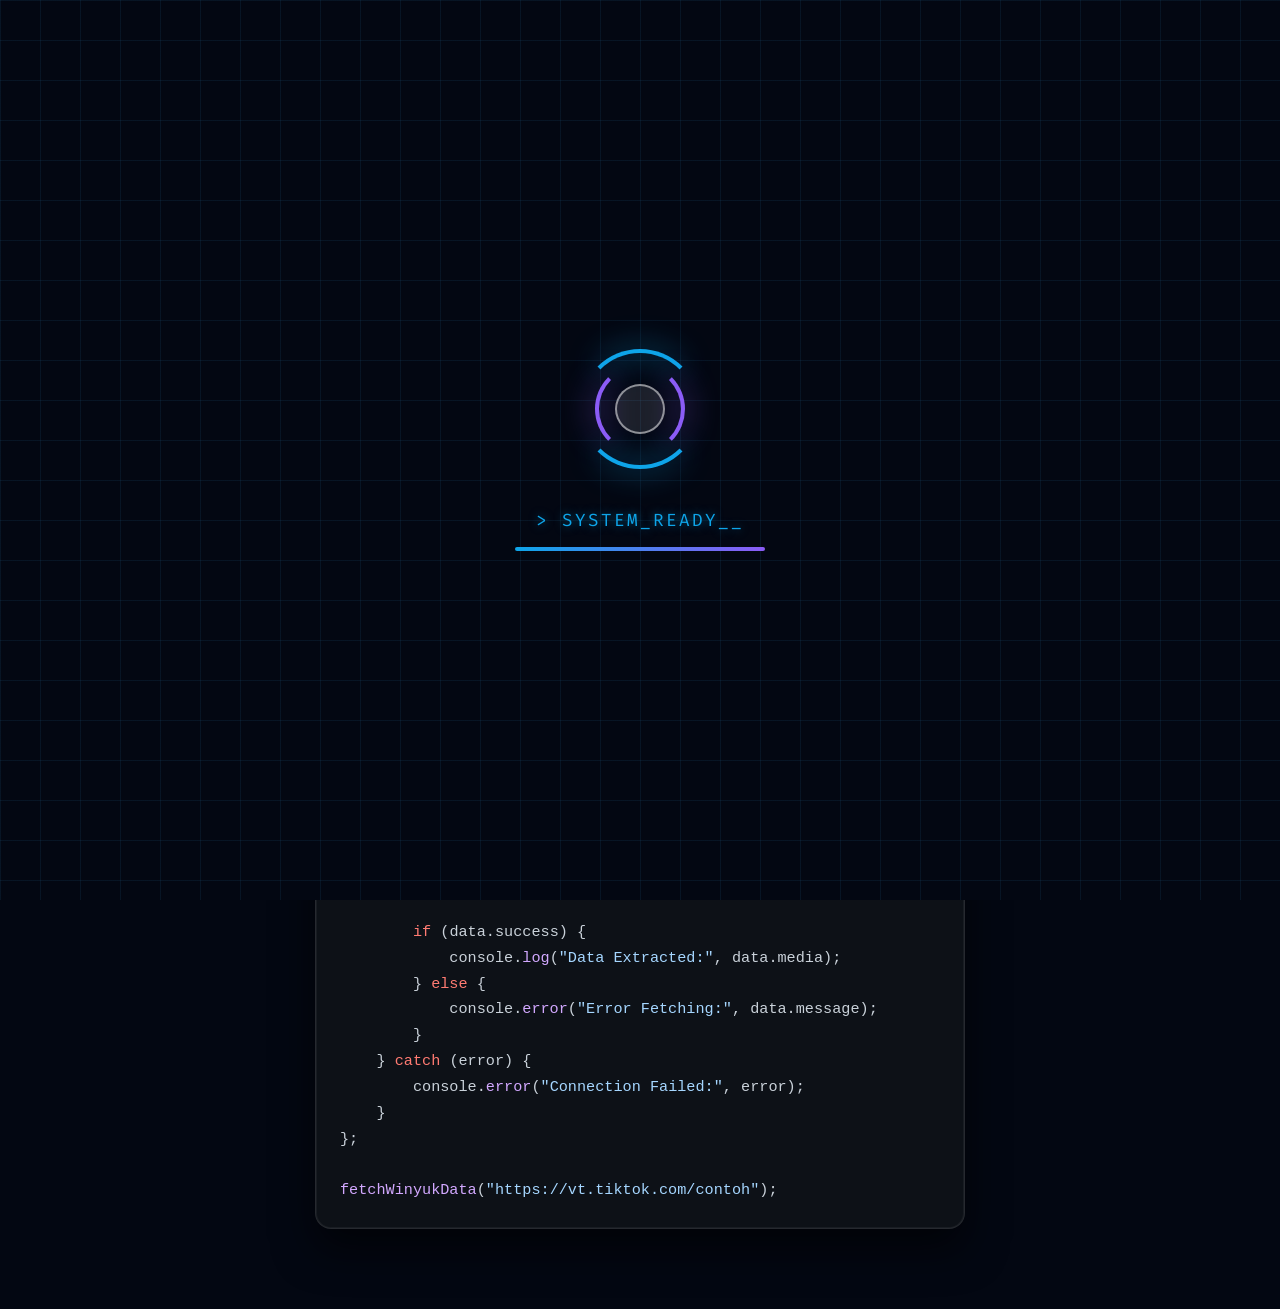
==== index.html @ 42b08f0a "Update index.html" ====
<!DOCTYPE html>
<html lang="id">
<head>
    <meta charset="UTF-8">
    <meta name="viewport" content="width=device-width, initial-scale=1.0">
    <title>WINYUK | Ultimate API Explorer</title>
    <link href="https://fonts.googleapis.com/css2?family=Fira+Code:wght@400;600&family=Plus+Jakarta+Sans:wght@300;400;600;800&display=swap" rel="stylesheet">
    <style>
        :root {
            --bg-base: #030712;
            --grid-color: rgba(56, 189, 248, 0.08);
            --card-bg: rgba(17, 24, 39, 0.7);
            --card-border: rgba(255, 255, 255, 0.1);
            --primary: #0ea5e9;
            --secondary: #8b5cf6;
            --tiktok: #ff0050;
            --discord: #5865F2;
            --text-main: #f8fafc;
            --text-muted: #94a3b8;
        }

        * { 
            margin: 0; 
            padding: 0; 
            box-sizing: border-box; 
        }

        body {
            background-color: var(--bg-base);
            color: var(--text-main);
            font-family: 'Plus Jakarta Sans', sans-serif;
            min-height: 100vh;
            display: flex;
            flex-direction: column;
            align-items: center;
            overflow-x: hidden;
            position: relative;
        }

        /* --- PRELOADER ANIMATION --- */
        #preloader {
            position: fixed;
            top: 0; left: 0; width: 100vw; height: 100vh;
            background-color: var(--bg-base);
            background-image: 
                linear-gradient(var(--grid-color) 1px, transparent 1px),
                linear-gradient(90deg, var(--grid-color) 1px, transparent 1px);
            background-size: 40px 40px;
            z-index: 9999;
            display: flex;
            flex-direction: column;
            justify-content: center;
            align-items: center;
            transition: opacity 0.6s cubic-bezier(0.16, 1, 0.3, 1), visibility 0.6s;
        }

        #preloader.fade-out { opacity: 0; visibility: hidden; }

        .loader-rings { position: relative; width: 120px; height: 120px; margin-bottom: 40px; }
        .loader-ring { position: absolute; border-radius: 50%; border: 4px solid transparent; }
        
        .loader-ring:nth-child(1) {
            inset: 0; border-top-color: var(--primary); border-bottom-color: var(--primary);
            animation: spinCore 2s linear infinite; filter: drop-shadow(0 0 15px var(--primary));
        }
        .loader-ring:nth-child(2) {
            inset: 15px; border-left-color: var(--secondary); border-right-color: var(--secondary);
            animation: spinCore 1.5s linear infinite reverse; filter: drop-shadow(0 0 15px var(--secondary));
        }
        .loader-ring:nth-child(3) {
            inset: 35px; background: rgba(255, 255, 255, 0.1); border: 2px solid rgba(255, 255, 255, 0.5);
            animation: pulseGlow 2s ease-in-out infinite alternate;
        }

        .loader-text-container { display: flex; flex-direction: column; align-items: center; gap: 15px; }
        .loader-text {
            font-family: 'Fira Code', monospace; color: var(--primary); font-size: 1.1rem;
            letter-spacing: 2px; text-transform: uppercase; text-shadow: 0 0 10px rgba(14, 165, 233, 0.6);
        }
        .loader-text::after { content: '_'; animation: blinkCursor 0.8s infinite; }

        .loading-bar-container {
            width: 250px; height: 4px; background: rgba(255,255,255,0.05); border-radius: 2px;
            overflow: hidden; position: relative;
        }
        .loading-bar {
            height: 100%; width: 0%; background: linear-gradient(90deg, var(--primary), var(--secondary));
            box-shadow: 0 0 15px var(--primary); animation: loadProgress 2.5s cubic-bezier(0.4, 0, 0.2, 1) forwards;
        }

        @keyframes spinCore { 100% { transform: rotate(360deg); } }
        @keyframes blinkCursor { 0%, 100% { opacity: 1; } 50% { opacity: 0; } }
        @keyframes loadProgress { 0% { width: 0%; } 30% { width: 40%; } 60% { width: 70%; } 100% { width: 100%; } }

        /* --- BACKGROUND & HEADER --- */
        body::before {
            content: ''; position: fixed; top: 0; left: 0; width: 100vw; height: 100vh;
            background-image: linear-gradient(var(--grid-color) 1px, transparent 1px), linear-gradient(90deg, var(--grid-color) 1px, transparent 1px);
            background-size: 40px 40px; animation: gridMove 20s linear infinite; z-index: -2;
        }
        body::after {
            content: ''; position: fixed; top: 50%; left: 50%; width: 80vw; height: 80vh;
            transform: translate(-50%, -50%); background: radial-gradient(circle, rgba(14,165,233,0.15) 0%, rgba(139,92,246,0.05) 40%, transparent 70%);
            z-index: -1; pointer-events: none; animation: pulseGlow 8s ease-in-out infinite alternate;
        }

        header { 
            text-align: center; padding: 4rem 2rem 2rem; 
            animation: slideDownFade 1s cubic-bezier(0.16, 1, 0.3, 1) forwards; 
            animation-delay: 2.5s; opacity: 0; transform: translateY(-40px);
        }
        
        h1 {
            font-size: 3.5rem; font-weight: 800; text-transform: uppercase; letter-spacing: 2px;
            background: linear-gradient(45deg, #38bdf8, #818cf8, #c084fc); background-size: 200% auto;
            -webkit-background-clip: text; -webkit-text-fill-color: transparent; margin-bottom: 0.5rem;
            animation: shineText 5s linear infinite;
        }

        .subtitle { font-family: 'Fira Code', monospace; color: var(--primary); font-size: 0.9rem; letter-spacing: 1px; opacity: 0.8; }

        /* --- MAIN FORM CONTAINER --- */
        .wrapper {
            position: relative; width: 100%; max-width: 650px; margin-bottom: 4rem; opacity: 0;
            animation: revealElement 1s cubic-bezier(0.16, 1, 0.3, 1) forwards 2.7s, floatContainer 6s ease-in-out infinite 3.7s;
        }
        .wrapper::before {
            content: ''; position: absolute; inset: -2px;
            background: linear-gradient(45deg, var(--primary), var(--secondary), transparent, var(--primary));
            border-radius: 26px; z-index: -1; filter: blur(12px); opacity: 0.4; animation: borderSpin 6s linear infinite;
        }
        .container {
            background: var(--card-bg); border: 1px solid var(--card-border); border-radius: 24px; padding: 2.5rem;
            backdrop-filter: blur(20px); -webkit-backdrop-filter: blur(20px); box-shadow: inset 0 0 20px rgba(255,255,255,0.02);
        }

        /* --- TABS & INPUTS --- */
        .tabs { display: flex; gap: 1rem; margin-bottom: 2rem; background: rgba(0,0,0,0.4); padding: 0.5rem; border-radius: 16px; border: 1px solid rgba(255,255,255,0.05); }
        .tab-btn {
            flex: 1; padding: 0.8rem; border: none; background: transparent; color: var(--text-muted); font-weight: 600;
            border-radius: 12px; cursor: pointer; transition: all 0.4s cubic-bezier(0.16, 1, 0.3, 1); position: relative; overflow: hidden;
        }
        .tab-btn::before { content: ''; position: absolute; top: 0; left: 0; width: 100%; height: 100%; background: rgba(255,255,255,0.1); transform: translateY(100%); transition: transform 0.3s ease; z-index: 0; }
        .tab-btn:hover::before { transform: translateY(0); }
        .tab-btn span { position: relative; z-index: 1; }
        .tab-btn.active[data-target="tiktok"] { background: var(--tiktok); color: white; box-shadow: 0 0 20px rgba(255, 0, 80, 0.4); transform: scale(1.02); }
        .tab-btn.active[data-target="discord"] { background: var(--discord); color: white; box-shadow: 0 0 20px rgba(88, 101, 242, 0.4); transform: scale(1.02); }

        .input-group { position: relative; margin-bottom: 1.5rem; }
        input {
            width: 100%; padding: 1.2rem 1.5rem; background: rgba(0,0,0,0.5); border: 2px solid rgba(255,255,255,0.08);
            border-radius: 16px; color: white; font-size: 1rem; font-family: 'Fira Code', monospace; outline: none;
            transition: all 0.3s ease; box-shadow: inset 0 2px 5px rgba(0,0,0,0.5);
        }
        input:focus { border-color: var(--primary); background: rgba(0,0,0,0.7); box-shadow: 0 0 25px rgba(14, 165, 233, 0.2), inset 0 2px 5px rgba(0,0,0,0.5); }

        .btn-process {
            width: 100%; padding: 1.2rem; background: linear-gradient(135deg, var(--primary), var(--secondary)); color: white;
            border: none; border-radius: 16px; font-size: 1.1rem; font-weight: 800; text-transform: uppercase; letter-spacing: 1px;
            cursor: pointer; transition: all 0.4s ease; position: relative; overflow: hidden;
        }
        .btn-process::after {
            content: ''; position: absolute; top: -50%; left: -50%; width: 200%; height: 200%;
            background: linear-gradient(transparent, rgba(255,255,255,0.3), transparent); transform: rotate(45deg) translateY(-100%); transition: all 0.6s ease;
        }
        .btn-process:hover { transform: translateY(-3px); box-shadow: 0 15px 30px rgba(139, 92, 246, 0.4); }
        .btn-process:hover::after { transform: rotate(45deg) translateY(100%); }

        /* --- RESULTS --- */
        .result-box { margin-top: 2rem; padding: 1.5rem; border-radius: 16px; background: rgba(0,0,0,0.6); border: 1px solid var(--card-border); display: none; word-break: break-word; animation: scaleIn 0.5s cubic-bezier(0.16, 1, 0.3, 1); }
        .loader { display: none; width: 24px; height: 24px; border: 3px solid rgba(255,255,255,0.1); border-bottom-color: white; border-radius: 50%; margin: 0 auto; animation: rotation 0.8s linear infinite; }
        .media-grid { display: grid; grid-template-columns: repeat(auto-fit, minmax(130px, 1fr)); gap: 1rem; margin-top: 1.5rem; }
        .media-item { background: rgba(255,255,255,0.03); padding: 0.8rem; border-radius: 16px; text-align: center; border: 1px solid rgba(255,255,255,0.05); transition: transform 0.3s ease; animation: popIn 0.5s cubic-bezier(0.16, 1, 0.3, 1) backwards; }
        .media-item:hover { transform: scale(1.05); border-color: var(--primary); background: rgba(14, 165, 233, 0.05); }
        .media-item img, .media-item video { width: 100%; border-radius: 10px; margin-bottom: 1rem; aspect-ratio: 9/16; object-fit: cover; background: #000; box-shadow: 0 5px 15px rgba(0,0,0,0.5); }
        .btn-download { display: inline-block; width: 100%; padding: 0.7rem; background: rgba(255,255,255,0.1); color: var(--text-main); text-decoration: none; font-weight: 600; border-radius: 10px; font-size: 0.85rem; transition: all 0.3s; border: 1px solid transparent; }
        .btn-download:hover { background: var(--primary); color: #fff; box-shadow: 0 0 20px rgba(14, 165, 233, 0.4); border-color: var(--primary); }

        /* --- API INTEGRATION SHOWCASE SECTION --- */
        .integration-section {
            width: 100%; max-width: 650px; margin: 0 auto 5rem; opacity: 0; transform: translateY(40px);
            animation: slideUpFade 1s cubic-bezier(0.16, 1, 0.3, 1) forwards 3.2s; /* Muncul setelah form utama */
        }
        .integration-title {
            text-align: center; font-family: 'Fira Code', monospace; color: var(--text-muted); margin-bottom: 1.5rem;
            font-size: 1.1rem; text-transform: uppercase; letter-spacing: 2px;
        }
        .code-window {
            background: #0d1117; border: 1px solid var(--card-border); border-radius: 16px; overflow: hidden;
            box-shadow: 0 20px 40px rgba(0,0,0,0.6), inset 0 0 0 1px rgba(255,255,255,0.05); position: relative;
            transition: transform 0.4s, box-shadow 0.4s;
        }
        .code-window:hover {
            transform: translateY(-8px); box-shadow: 0 30px 60px rgba(14, 165, 233, 0.2), inset 0 0 0 1px var(--primary);
        }
        .code-header {
            background: #161b22; padding: 1rem 1.2rem; display: flex; align-items: center; justify-content: space-between; border-bottom: 1px solid var(--card-border);
        }
        .mac-dots { display: flex; gap: 8px; }
        .mac-dot { width: 12px; height: 12px; border-radius: 50%; }
        .dot-red { background: #ff5f56; box-shadow: 0 0 10px rgba(255, 95, 86, 0.5); }
        .dot-yellow { background: #ffbd2e; box-shadow: 0 0 10px rgba(255, 189, 46, 0.5); }
        .dot-green { background: #27c93f; box-shadow: 0 0 10px rgba(39, 201, 63, 0.5); }
        .code-title { font-family: 'Fira Code', monospace; color: var(--text-muted); font-size: 0.9rem; }
        
        .btn-copy {
            background: rgba(255,255,255,0.05); border: 1px solid rgba(255,255,255,0.1); color: var(--text-main);
            padding: 0.4rem 1rem; border-radius: 8px; cursor: pointer; font-family: 'Fira Code', monospace; font-size: 0.8rem;
            transition: all 0.3s;
        }
        .btn-copy:hover { background: var(--primary); border-color: var(--primary); box-shadow: 0 0 15px var(--primary); color: white; }
        
        .code-content {
            padding: 1.5rem; overflow-x: auto; font-family: 'Fira Code', monospace; font-size: 0.95rem; line-height: 1.7; color: #c9d1d9;
        }
        
        /* Custom Syntax Highlighting */
        .sy-kw { color: #ff7b72; } /* Keyword: const, await, try, catch */
        .sy-fn { color: #d2a8ff; } /* Function: fetch, json, log */
        .sy-st { color: #a5d6ff; } /* String */
        .sy-cm { color: #8b949e; font-style: italic; } /* Comment */

        /* Animations */
        @keyframes gridMove { 0% { transform: translateY(0); } 100% { transform: translateY(40px); } }
        @keyframes pulseGlow { 0% { opacity: 0.6; transform: translate(-50%, -50%) scale(1); } 100% { opacity: 1; transform: translate(-50%, -50%) scale(1.1); } }
        @keyframes slideDownFade { to { opacity: 1; transform: translateY(0); } }
        @keyframes revealElement { to { opacity: 1; transform: translateY(0); } }
        @keyframes slideUpFade { to { opacity: 1; transform: translateY(0); } }
        @keyframes shineText { to { background-position: 200% center; } }
        @keyframes floatContainer { 0%, 100% { transform: translateY(0); } 50% { transform: translateY(-10px); } }
        @keyframes borderSpin { 100% { filter: hue-rotate(360deg) blur(12px); } }
        @keyframes scaleIn { from { opacity: 0; transform: scale(0.95) translateY(10px); } to { opacity: 1; transform: scale(1) translateY(0); } }
        @keyframes popIn { from { opacity: 0; transform: scale(0.8); } to { opacity: 1; transform: scale(1); } }
        @keyframes rotation { 0% { transform: rotate(0deg); } 100% { transform: rotate(360deg); } }

    </style>
</head>
<body>

    <div id="preloader">
        <div class="loader-rings">
            <div class="loader-ring"></div>
            <div class="loader-ring"></div>
            <div class="loader-ring"></div>
        </div>
        <div class="loader-text-container">
            <div class="loader-text" id="loader-text-val">> INITIALIZING_SYSTEM</div>
            <div class="loading-bar-container">
                <div class="loading-bar"></div>
            </div>
        </div>
    </div>

    <header>
        <h1>WINYUK API</h1>
        <p class="subtitle">&lt; SYSTEM_ONLINE / PREMIUM_EXTRACTOR &gt;</p>
    </header>

    <div class="wrapper">
        <div class="container">
            <div class="tabs">
                <button class="tab-btn active" data-target="tiktok" onclick="switchTab('tiktok')"><span>TikTok</span></button>
                <button class="tab-btn" data-target="discord" onclick="switchTab('discord')"><span>Discord</span></button>
            </div>

            <div class="input-group">
                <input type="text" id="urlInput" placeholder="> Input TikTok URL here_" autocomplete="off">
            </div>

            <button class="btn-process" id="processBtn" onclick="processDownload()">
                <span id="btnText">Execute Payload</span>
                <div class="loader" id="loader"></div>
            </button>

            <div class="result-box" id="resultBox"></div>
        </div>
    </div>

    <div class="integration-section">
        <h2 class="integration-title">&gt; API_INTEGRATION_DOCS</h2>
        <div class="code-window">
            <div class="code-header">
                <div class="mac-dots">
                    <div class="mac-dot dot-red"></div>
                    <div class="mac-dot dot-yellow"></div>
                    <div class="mac-dot dot-green"></div>
                </div>
                <div class="code-title">integrate.js</div>
                <button class="btn-copy" onclick="copyCode(this)">COPY_CODE</button>
            </div>
            <div class="code-content">
<pre><code id="apiCode"><span class="sy-cm">// Menghubungkan WINYUK API dengan Fetch</span>
<span class="sy-kw">const</span> <span class="sy-fn">fetchWinyukData</span> = <span class="sy-kw">async</span> (targetUrl) => {
    <span class="sy-kw">try</span> {
        <span class="sy-kw">const</span> apiUrl = <span class="sy-st">`https://winapi-red.vercel.app/api/tiktok?url=${encodeURIComponent(targetUrl)}`</span>;
        
        <span class="sy-kw">const</span> response = <span class="sy-kw">await</span> <span class="sy-fn">fetch</span>(apiUrl);
        <span class="sy-kw">const</span> data = <span class="sy-kw">await</span> response.<span class="sy-fn">json</span>();

        <span class="sy-kw">if</span> (data.success) {
            console.<span class="sy-fn">log</span>(<span class="sy-st">"Data Extracted:"</span>, data.media);
        } <span class="sy-kw">else</span> {
            console.<span class="sy-fn">error</span>(<span class="sy-st">"Error Fetching:"</span>, data.message);
        }
    } <span class="sy-kw">catch</span> (error) {
        console.<span class="sy-fn">error</span>(<span class="sy-st">"Connection Failed:"</span>, error);
    }
};

<span class="sy-fn">fetchWinyukData</span>(<span class="sy-st">"https://vt.tiktok.com/contoh"</span>);</code></pre>
            </div>
        </div>
    </div>

    <script>
        // Logika Preloader Coder
        window.addEventListener('DOMContentLoaded', () => {
            const preloader = document.getElementById('preloader');
            const loaderText = document.getElementById('loader-text-val');
            
            const messages = [
                "> INITIALIZING_SYSTEM...",
                "> BYPASSING_SECURITY...",
                "> ESTABLISHING_CONNECTION...",
                "> API_ENDPOINT_REACHED...",
                "> SYSTEM_READY_"
            ];

            let msgIndex = 0;
            const msgInterval = setInterval(() => {
                msgIndex++;
                if(msgIndex < messages.length) {
                    loaderText.innerText = messages[msgIndex];
                }
            }, 500);

            setTimeout(() => {
                clearInterval(msgInterval);
                preloader.classList.add('fade-out');
                setTimeout(() => { preloader.style.display = 'none'; }, 600);
            }, 2800); 
        });

        // Logika Copy Code
        function copyCode(btn) {
            const rawCode = `// Menghubungkan WINYUK API dengan Fetch
const fetchWinyukData = async (targetUrl) => {
    try {
        // Ganti dengan domain Vercel Anda
        const apiUrl = \`/api/tiktok?url=\${encodeURIComponent(targetUrl)}\`;
        
        const response = await fetch(apiUrl);
        const data = await response.json();

        if (data.success) {
            console.log("Data Extracted:", data.media);
        } else {
            console.error("Error Fetching:", data.message);
        }
    } catch (error) {
        console.error("Connection Failed:", error);
    }
};

fetchWinyukData("https://vt.tiktok.com/contoh");`;
            
            navigator.clipboard.writeText(rawCode).then(() => {
                const originalText = btn.innerText;
                btn.innerText = "COPIED!";
                btn.style.background = "#27c93f";
                btn.style.color = "#000";
                btn.style.borderColor = "#27c93f";
                btn.style.boxShadow = "0 0 15px rgba(39, 201, 63, 0.6)";
                
                setTimeout(() => {
                    btn.innerText = originalText;
                    btn.style.background = "rgba(255,255,255,0.05)";
                    btn.style.color = "var(--text-main)";
                    btn.style.borderColor = "rgba(255,255,255,0.1)";
                    btn.style.boxShadow = "none";
                }, 2000);
            });
        }

        // Logika Tab dan Fetch Data
        let currentMode = 'tiktok';

        function switchTab(mode) {
            currentMode = mode;
            document.querySelectorAll('.tab-btn').forEach(btn => btn.classList.remove('active'));
            document.querySelector(`.tab-btn[data-target="${mode}"]`).classList.add('active');
            
            const input = document.getElementById('urlInput');
            input.placeholder = mode === 'tiktok' ? '> Input TikTok URL here_' : '> Input Discord Attachment URL_';
            input.value = '';
            
            document.getElementById('resultBox').style.display = 'none';
            document.getElementById('resultBox').innerHTML = '';
        }

        async function processDownload() {
            const urlInput = document.getElementById('urlInput').value;
            const btnText = document.getElementById('btnText');
            const loader = document.getElementById('loader');
            const resultBox = document.getElementById('resultBox');

            if (!urlInput) {
                alert('Tautan tidak boleh kosong. Harap masukkan URL yang valid.');
                return;
            }

            btnText.style.display = 'none';
            loader.style.display = 'block';
            resultBox.style.display = 'none';

            try {
                const response = await fetch(`/api/${currentMode}?url=${encodeURIComponent(urlInput)}`);
                const data = await response.json();

                resultBox.style.display = 'block';
                
                if (data.success) {
                    let mediaHTML = '';
                    
                    if (data.type === 'image' || data.type === 'video') {
                        mediaHTML = `<div class="media-grid">`;
                        data.media.forEach((link, index) => {
                            const animDelay = index * 0.1; 
                            mediaHTML += `
                                <div class="media-item" style="animation-delay: ${animDelay}s">
                                    ${data.type === 'image' 
                                        ? `<img src="${link}" alt="Extracted Media">` 
                                        : `<video src="${link}" controls></video>`}
                                    <a href="${link}" target="_blank" class="btn-download">Download</a>
                                </div>
                            `;
                        });
                        mediaHTML += `</div>`;
                    } 
                    else if (data.type === 'file') {
                        mediaHTML = `
                            <div class="media-item" style="margin-top: 1rem; padding: 2rem;">
                                <a href="${data.media[0]}" target="_blank" class="btn-download" style="padding: 1rem; font-size: 1.1rem;">[ ACCES FILE ]</a>
                            </div>
                        `;
                    }

                    resultBox.innerHTML = `
                        <div style="border-bottom: 1px solid var(--card-border); padding-bottom: 1rem; margin-bottom: 1rem;">
                            <h3 style="color: #38bdf8; font-family: 'Fira Code', monospace; margin-bottom: 8px;">STATUS: 200 OK</h3>
                            ${data.author ? `<p style="color: var(--text-muted); font-size: 0.95rem;"><strong>User:</strong> @${data.author}</p>` : ''}
                            ${data.title ? `<p style="color: var(--text-muted); font-size: 0.85rem; margin-top: 5px; line-height: 1.5;">${data.title}</p>` : ''}
                        </div>
                        ${mediaHTML}
                    `;
                } else {
                    resultBox.innerHTML = `
                        <p style="color: #ff0050; font-family: 'Fira Code', monospace; font-weight: 600;">
                            > ERROR: ${data.message}
                        </p>`;
                }
            } catch (error) {
                resultBox.style.display = 'block';
                resultBox.innerHTML = `
                    <p style="color: #ff0050; font-family: 'Fira Code', monospace; font-weight: 600;">
                        > SYSTEM_FAILURE: Tidak dapat terhubung ke Vercel API.
                    </p>`;
            } finally {
                btnText.style.display = 'block';
                loader.style.display = 'none';
            }
        }
    </script>
</body>
</html>
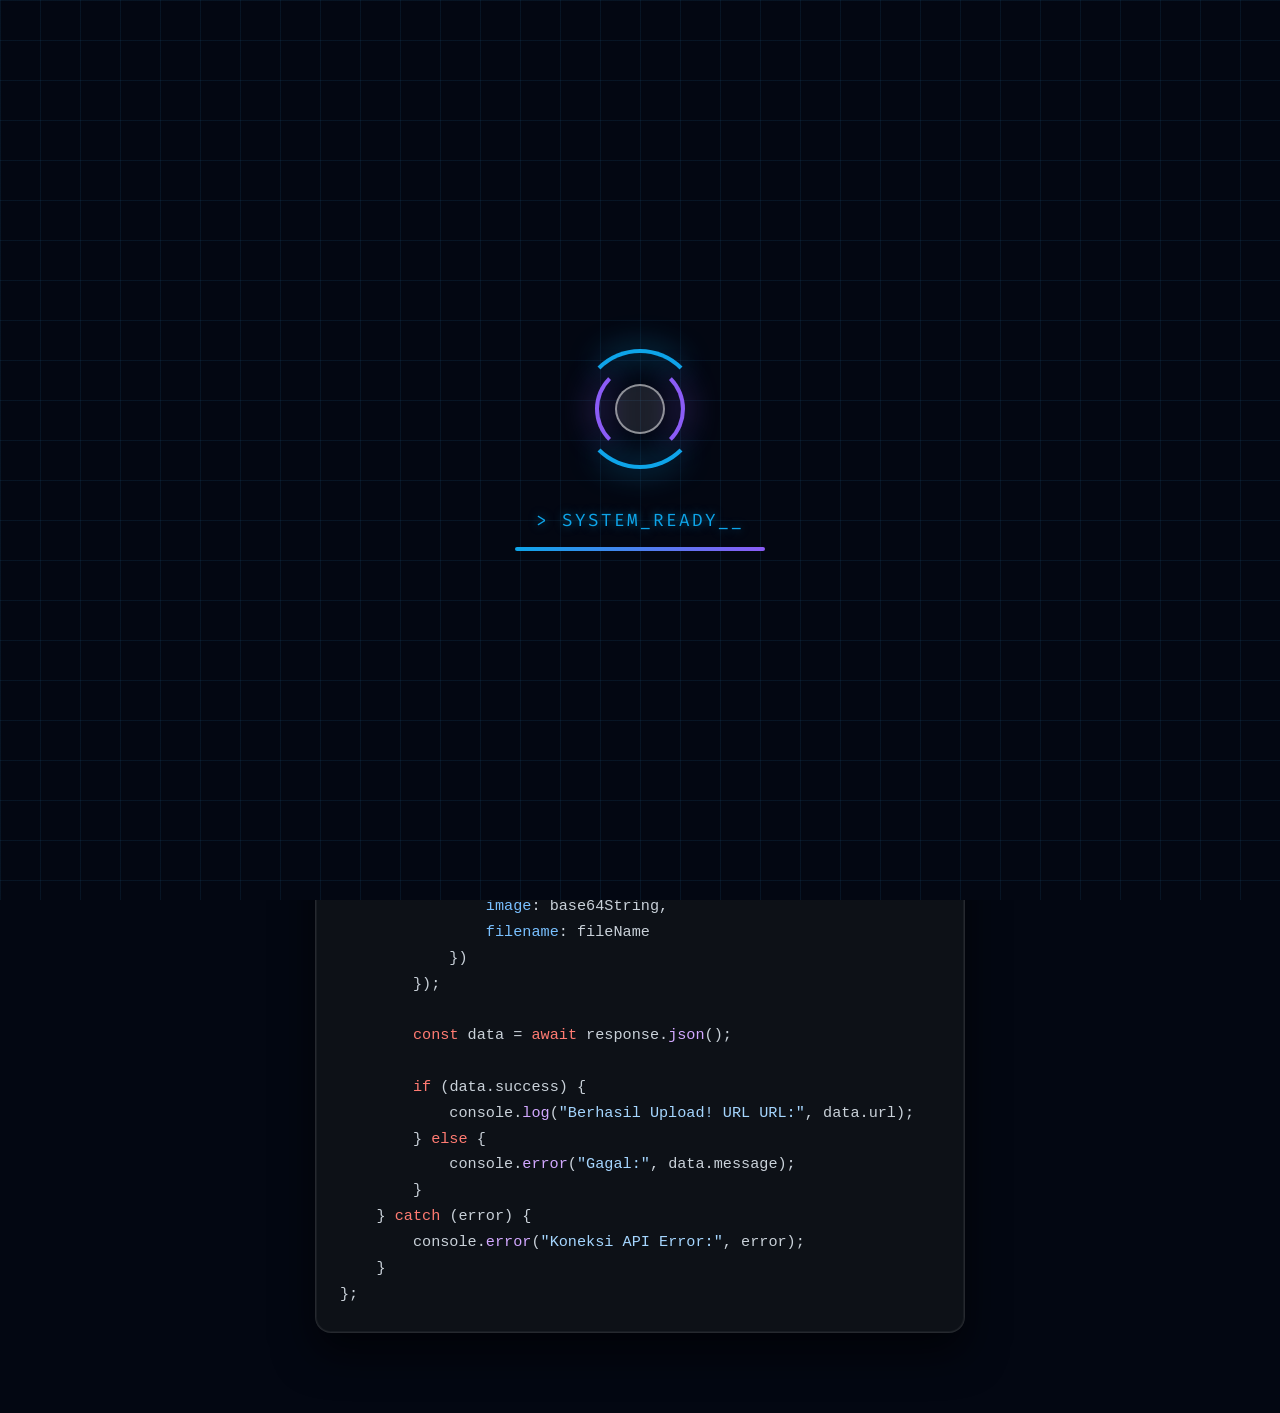
==== commit 11e396a2: "Update index.html" ====
--- a/index.html
+++ b/index.html
@@ -15,154 +15,76 @@
             --secondary: #8b5cf6;
             --tiktok: #ff0050;
             --discord: #5865F2;
+            --upload: #10b981; /* Hijau Neon */
             --text-main: #f8fafc;
             --text-muted: #94a3b8;
         }
 
-        * { 
-            margin: 0; 
-            padding: 0; 
-            box-sizing: border-box; 
-        }
+        * { margin: 0; padding: 0; box-sizing: border-box; }
 
         body {
-            background-color: var(--bg-base);
-            color: var(--text-main);
-            font-family: 'Plus Jakarta Sans', sans-serif;
-            min-height: 100vh;
-            display: flex;
-            flex-direction: column;
-            align-items: center;
-            overflow-x: hidden;
-            position: relative;
-        }
-
-        /* --- PRELOADER ANIMATION --- */
+            background-color: var(--bg-base); color: var(--text-main); font-family: 'Plus Jakarta Sans', sans-serif;
+            min-height: 100vh; display: flex; flex-direction: column; align-items: center; overflow-x: hidden; position: relative;
+        }
+
+        /* --- PRELOADER --- */
         #preloader {
-            position: fixed;
-            top: 0; left: 0; width: 100vw; height: 100vh;
-            background-color: var(--bg-base);
-            background-image: 
-                linear-gradient(var(--grid-color) 1px, transparent 1px),
-                linear-gradient(90deg, var(--grid-color) 1px, transparent 1px);
-            background-size: 40px 40px;
-            z-index: 9999;
-            display: flex;
-            flex-direction: column;
-            justify-content: center;
-            align-items: center;
+            position: fixed; top: 0; left: 0; width: 100vw; height: 100vh; background-color: var(--bg-base);
+            background-image: linear-gradient(var(--grid-color) 1px, transparent 1px), linear-gradient(90deg, var(--grid-color) 1px, transparent 1px);
+            background-size: 40px 40px; z-index: 9999; display: flex; flex-direction: column; justify-content: center; align-items: center;
             transition: opacity 0.6s cubic-bezier(0.16, 1, 0.3, 1), visibility 0.6s;
         }
-
         #preloader.fade-out { opacity: 0; visibility: hidden; }
 
         .loader-rings { position: relative; width: 120px; height: 120px; margin-bottom: 40px; }
         .loader-ring { position: absolute; border-radius: 50%; border: 4px solid transparent; }
-        
-        .loader-ring:nth-child(1) {
-            inset: 0; border-top-color: var(--primary); border-bottom-color: var(--primary);
-            animation: spinCore 2s linear infinite; filter: drop-shadow(0 0 15px var(--primary));
-        }
-        .loader-ring:nth-child(2) {
-            inset: 15px; border-left-color: var(--secondary); border-right-color: var(--secondary);
-            animation: spinCore 1.5s linear infinite reverse; filter: drop-shadow(0 0 15px var(--secondary));
-        }
-        .loader-ring:nth-child(3) {
-            inset: 35px; background: rgba(255, 255, 255, 0.1); border: 2px solid rgba(255, 255, 255, 0.5);
-            animation: pulseGlow 2s ease-in-out infinite alternate;
-        }
+        .loader-ring:nth-child(1) { inset: 0; border-top-color: var(--primary); border-bottom-color: var(--primary); animation: spinCore 2s linear infinite; filter: drop-shadow(0 0 15px var(--primary)); }
+        .loader-ring:nth-child(2) { inset: 15px; border-left-color: var(--secondary); border-right-color: var(--secondary); animation: spinCore 1.5s linear infinite reverse; filter: drop-shadow(0 0 15px var(--secondary)); }
+        .loader-ring:nth-child(3) { inset: 35px; background: rgba(255, 255, 255, 0.1); border: 2px solid rgba(255, 255, 255, 0.5); animation: pulseGlow 2s ease-in-out infinite alternate; }
 
         .loader-text-container { display: flex; flex-direction: column; align-items: center; gap: 15px; }
-        .loader-text {
-            font-family: 'Fira Code', monospace; color: var(--primary); font-size: 1.1rem;
-            letter-spacing: 2px; text-transform: uppercase; text-shadow: 0 0 10px rgba(14, 165, 233, 0.6);
-        }
+        .loader-text { font-family: 'Fira Code', monospace; color: var(--primary); font-size: 1.1rem; letter-spacing: 2px; text-transform: uppercase; text-shadow: 0 0 10px rgba(14, 165, 233, 0.6); }
         .loader-text::after { content: '_'; animation: blinkCursor 0.8s infinite; }
-
-        .loading-bar-container {
-            width: 250px; height: 4px; background: rgba(255,255,255,0.05); border-radius: 2px;
-            overflow: hidden; position: relative;
-        }
-        .loading-bar {
-            height: 100%; width: 0%; background: linear-gradient(90deg, var(--primary), var(--secondary));
-            box-shadow: 0 0 15px var(--primary); animation: loadProgress 2.5s cubic-bezier(0.4, 0, 0.2, 1) forwards;
-        }
-
-        @keyframes spinCore { 100% { transform: rotate(360deg); } }
-        @keyframes blinkCursor { 0%, 100% { opacity: 1; } 50% { opacity: 0; } }
-        @keyframes loadProgress { 0% { width: 0%; } 30% { width: 40%; } 60% { width: 70%; } 100% { width: 100%; } }
+        .loading-bar-container { width: 250px; height: 4px; background: rgba(255,255,255,0.05); border-radius: 2px; overflow: hidden; position: relative; }
+        .loading-bar { height: 100%; width: 0%; background: linear-gradient(90deg, var(--primary), var(--secondary)); box-shadow: 0 0 15px var(--primary); animation: loadProgress 2.5s cubic-bezier(0.4, 0, 0.2, 1) forwards; }
 
         /* --- BACKGROUND & HEADER --- */
-        body::before {
-            content: ''; position: fixed; top: 0; left: 0; width: 100vw; height: 100vh;
-            background-image: linear-gradient(var(--grid-color) 1px, transparent 1px), linear-gradient(90deg, var(--grid-color) 1px, transparent 1px);
-            background-size: 40px 40px; animation: gridMove 20s linear infinite; z-index: -2;
-        }
-        body::after {
-            content: ''; position: fixed; top: 50%; left: 50%; width: 80vw; height: 80vh;
-            transform: translate(-50%, -50%); background: radial-gradient(circle, rgba(14,165,233,0.15) 0%, rgba(139,92,246,0.05) 40%, transparent 70%);
-            z-index: -1; pointer-events: none; animation: pulseGlow 8s ease-in-out infinite alternate;
-        }
-
-        header { 
-            text-align: center; padding: 4rem 2rem 2rem; 
-            animation: slideDownFade 1s cubic-bezier(0.16, 1, 0.3, 1) forwards; 
-            animation-delay: 2.5s; opacity: 0; transform: translateY(-40px);
-        }
-        
-        h1 {
-            font-size: 3.5rem; font-weight: 800; text-transform: uppercase; letter-spacing: 2px;
-            background: linear-gradient(45deg, #38bdf8, #818cf8, #c084fc); background-size: 200% auto;
-            -webkit-background-clip: text; -webkit-text-fill-color: transparent; margin-bottom: 0.5rem;
-            animation: shineText 5s linear infinite;
-        }
-
+        body::before { content: ''; position: fixed; top: 0; left: 0; width: 100vw; height: 100vh; background-image: linear-gradient(var(--grid-color) 1px, transparent 1px), linear-gradient(90deg, var(--grid-color) 1px, transparent 1px); background-size: 40px 40px; animation: gridMove 20s linear infinite; z-index: -2; }
+        body::after { content: ''; position: fixed; top: 50%; left: 50%; width: 80vw; height: 80vh; transform: translate(-50%, -50%); background: radial-gradient(circle, rgba(14,165,233,0.15) 0%, rgba(139,92,246,0.05) 40%, transparent 70%); z-index: -1; pointer-events: none; animation: pulseGlow 8s ease-in-out infinite alternate; }
+
+        header { text-align: center; padding: 4rem 2rem 2rem; animation: slideDownFade 1s cubic-bezier(0.16, 1, 0.3, 1) forwards; animation-delay: 2.5s; opacity: 0; transform: translateY(-40px); }
+        h1 { font-size: 3.5rem; font-weight: 800; text-transform: uppercase; letter-spacing: 2px; background: linear-gradient(45deg, #38bdf8, #818cf8, #c084fc); background-size: 200% auto; -webkit-background-clip: text; -webkit-text-fill-color: transparent; margin-bottom: 0.5rem; animation: shineText 5s linear infinite; }
         .subtitle { font-family: 'Fira Code', monospace; color: var(--primary); font-size: 0.9rem; letter-spacing: 1px; opacity: 0.8; }
 
         /* --- MAIN FORM CONTAINER --- */
-        .wrapper {
-            position: relative; width: 100%; max-width: 650px; margin-bottom: 4rem; opacity: 0;
-            animation: revealElement 1s cubic-bezier(0.16, 1, 0.3, 1) forwards 2.7s, floatContainer 6s ease-in-out infinite 3.7s;
-        }
-        .wrapper::before {
-            content: ''; position: absolute; inset: -2px;
-            background: linear-gradient(45deg, var(--primary), var(--secondary), transparent, var(--primary));
-            border-radius: 26px; z-index: -1; filter: blur(12px); opacity: 0.4; animation: borderSpin 6s linear infinite;
-        }
-        .container {
-            background: var(--card-bg); border: 1px solid var(--card-border); border-radius: 24px; padding: 2.5rem;
-            backdrop-filter: blur(20px); -webkit-backdrop-filter: blur(20px); box-shadow: inset 0 0 20px rgba(255,255,255,0.02);
-        }
-
-        /* --- TABS & INPUTS --- */
-        .tabs { display: flex; gap: 1rem; margin-bottom: 2rem; background: rgba(0,0,0,0.4); padding: 0.5rem; border-radius: 16px; border: 1px solid rgba(255,255,255,0.05); }
-        .tab-btn {
-            flex: 1; padding: 0.8rem; border: none; background: transparent; color: var(--text-muted); font-weight: 600;
-            border-radius: 12px; cursor: pointer; transition: all 0.4s cubic-bezier(0.16, 1, 0.3, 1); position: relative; overflow: hidden;
-        }
+        .wrapper { position: relative; width: 100%; max-width: 650px; margin-bottom: 4rem; opacity: 0; animation: revealElement 1s cubic-bezier(0.16, 1, 0.3, 1) forwards 2.7s, floatContainer 6s ease-in-out infinite 3.7s; }
+        .wrapper::before { content: ''; position: absolute; inset: -2px; background: linear-gradient(45deg, var(--primary), var(--secondary), transparent, var(--primary)); border-radius: 26px; z-index: -1; filter: blur(12px); opacity: 0.4; animation: borderSpin 6s linear infinite; }
+        .container { background: var(--card-bg); border: 1px solid var(--card-border); border-radius: 24px; padding: 2.5rem; backdrop-filter: blur(20px); -webkit-backdrop-filter: blur(20px); box-shadow: inset 0 0 20px rgba(255,255,255,0.02); }
+
+        /* --- TABS --- */
+        .tabs { display: flex; gap: 0.8rem; margin-bottom: 2rem; background: rgba(0,0,0,0.4); padding: 0.5rem; border-radius: 16px; border: 1px solid rgba(255,255,255,0.05); }
+        .tab-btn { flex: 1; padding: 0.8rem; border: none; background: transparent; color: var(--text-muted); font-weight: 600; border-radius: 12px; cursor: pointer; transition: all 0.4s cubic-bezier(0.16, 1, 0.3, 1); position: relative; overflow: hidden; }
         .tab-btn::before { content: ''; position: absolute; top: 0; left: 0; width: 100%; height: 100%; background: rgba(255,255,255,0.1); transform: translateY(100%); transition: transform 0.3s ease; z-index: 0; }
         .tab-btn:hover::before { transform: translateY(0); }
         .tab-btn span { position: relative; z-index: 1; }
         .tab-btn.active[data-target="tiktok"] { background: var(--tiktok); color: white; box-shadow: 0 0 20px rgba(255, 0, 80, 0.4); transform: scale(1.02); }
         .tab-btn.active[data-target="discord"] { background: var(--discord); color: white; box-shadow: 0 0 20px rgba(88, 101, 242, 0.4); transform: scale(1.02); }
-
-        .input-group { position: relative; margin-bottom: 1.5rem; }
-        input {
-            width: 100%; padding: 1.2rem 1.5rem; background: rgba(0,0,0,0.5); border: 2px solid rgba(255,255,255,0.08);
-            border-radius: 16px; color: white; font-size: 1rem; font-family: 'Fira Code', monospace; outline: none;
-            transition: all 0.3s ease; box-shadow: inset 0 2px 5px rgba(0,0,0,0.5);
-        }
-        input:focus { border-color: var(--primary); background: rgba(0,0,0,0.7); box-shadow: 0 0 25px rgba(14, 165, 233, 0.2), inset 0 2px 5px rgba(0,0,0,0.5); }
-
-        .btn-process {
-            width: 100%; padding: 1.2rem; background: linear-gradient(135deg, var(--primary), var(--secondary)); color: white;
-            border: none; border-radius: 16px; font-size: 1.1rem; font-weight: 800; text-transform: uppercase; letter-spacing: 1px;
-            cursor: pointer; transition: all 0.4s ease; position: relative; overflow: hidden;
-        }
-        .btn-process::after {
-            content: ''; position: absolute; top: -50%; left: -50%; width: 200%; height: 200%;
-            background: linear-gradient(transparent, rgba(255,255,255,0.3), transparent); transform: rotate(45deg) translateY(-100%); transition: all 0.6s ease;
-        }
+        .tab-btn.active[data-target="upload"] { background: var(--upload); color: white; box-shadow: 0 0 20px rgba(16, 185, 129, 0.4); transform: scale(1.02); }
+
+        /* --- INPUTS & FILE UPLOAD --- */
+        .input-group { position: relative; margin-bottom: 1.5rem; transition: all 0.3s ease; }
+        input[type="text"] { width: 100%; padding: 1.2rem 1.5rem; background: rgba(0,0,0,0.5); border: 2px solid rgba(255,255,255,0.08); border-radius: 16px; color: white; font-size: 1rem; font-family: 'Fira Code', monospace; outline: none; transition: all 0.3s ease; box-shadow: inset 0 2px 5px rgba(0,0,0,0.5); }
+        input[type="text"]:focus { border-color: var(--primary); background: rgba(0,0,0,0.7); box-shadow: 0 0 25px rgba(14, 165, 233, 0.2), inset 0 2px 5px rgba(0,0,0,0.5); }
+
+        .file-upload-wrapper { width: 100%; padding: 2.5rem 2rem; border: 2px dashed rgba(255,255,255,0.2); border-radius: 16px; text-align: center; cursor: pointer; transition: all 0.3s ease; background: rgba(0,0,0,0.3); position: relative; overflow: hidden; display: none; margin-bottom: 1.5rem; }
+        .file-upload-wrapper:hover { border-color: var(--upload); background: rgba(16, 185, 129, 0.1); box-shadow: 0 0 25px rgba(16, 185, 129, 0.2); }
+        .file-upload-wrapper input[type="file"] { position: absolute; top: 0; left: 0; width: 100%; height: 100%; opacity: 0; cursor: pointer; z-index: 2; }
+        .file-icon { font-size: 2.5rem; margin-bottom: 10px; color: var(--upload); }
+        .file-text { font-family: 'Fira Code', monospace; color: var(--text-muted); font-size: 0.95rem; }
+        .file-text span { color: var(--upload); font-weight: 600; text-decoration: underline; }
+
+        .btn-process { width: 100%; padding: 1.2rem; background: linear-gradient(135deg, var(--primary), var(--secondary)); color: white; border: none; border-radius: 16px; font-size: 1.1rem; font-weight: 800; text-transform: uppercase; letter-spacing: 1px; cursor: pointer; transition: all 0.4s ease; position: relative; overflow: hidden; }
+        .btn-process::after { content: ''; position: absolute; top: -50%; left: -50%; width: 200%; height: 200%; background: linear-gradient(transparent, rgba(255,255,255,0.3), transparent); transform: rotate(45deg) translateY(-100%); transition: all 0.6s ease; }
         .btn-process:hover { transform: translateY(-3px); box-shadow: 0 15px 30px rgba(139, 92, 246, 0.4); }
         .btn-process:hover::after { transform: rotate(45deg) translateY(100%); }
 
@@ -175,27 +97,19 @@
         .media-item img, .media-item video { width: 100%; border-radius: 10px; margin-bottom: 1rem; aspect-ratio: 9/16; object-fit: cover; background: #000; box-shadow: 0 5px 15px rgba(0,0,0,0.5); }
         .btn-download { display: inline-block; width: 100%; padding: 0.7rem; background: rgba(255,255,255,0.1); color: var(--text-main); text-decoration: none; font-weight: 600; border-radius: 10px; font-size: 0.85rem; transition: all 0.3s; border: 1px solid transparent; }
         .btn-download:hover { background: var(--primary); color: #fff; box-shadow: 0 0 20px rgba(14, 165, 233, 0.4); border-color: var(--primary); }
-
-        /* --- API INTEGRATION SHOWCASE SECTION --- */
-        .integration-section {
-            width: 100%; max-width: 650px; margin: 0 auto 5rem; opacity: 0; transform: translateY(40px);
-            animation: slideUpFade 1s cubic-bezier(0.16, 1, 0.3, 1) forwards 3.2s; /* Muncul setelah form utama */
-        }
-        .integration-title {
-            text-align: center; font-family: 'Fira Code', monospace; color: var(--text-muted); margin-bottom: 1.5rem;
-            font-size: 1.1rem; text-transform: uppercase; letter-spacing: 2px;
-        }
-        .code-window {
-            background: #0d1117; border: 1px solid var(--card-border); border-radius: 16px; overflow: hidden;
-            box-shadow: 0 20px 40px rgba(0,0,0,0.6), inset 0 0 0 1px rgba(255,255,255,0.05); position: relative;
-            transition: transform 0.4s, box-shadow 0.4s;
-        }
-        .code-window:hover {
-            transform: translateY(-8px); box-shadow: 0 30px 60px rgba(14, 165, 233, 0.2), inset 0 0 0 1px var(--primary);
-        }
-        .code-header {
-            background: #161b22; padding: 1rem 1.2rem; display: flex; align-items: center; justify-content: space-between; border-bottom: 1px solid var(--card-border);
-        }
+        
+        /* URL Result (For Uploads) */
+        .url-result { display: flex; align-items: center; justify-content: space-between; background: rgba(0,0,0,0.5); padding: 1rem; border-radius: 12px; border: 1px solid rgba(255,255,255,0.1); margin-top: 1rem; }
+        .url-text { font-family: 'Fira Code', monospace; color: var(--upload); overflow: hidden; text-overflow: ellipsis; white-space: nowrap; margin-right: 10px; }
+        .btn-copy-url { background: var(--upload); color: #000; border: none; padding: 0.5rem 1rem; border-radius: 8px; font-weight: 700; cursor: pointer; font-family: 'Fira Code', monospace; transition: 0.3s; }
+        .btn-copy-url:hover { box-shadow: 0 0 15px var(--upload); }
+
+        /* --- API INTEGRATION SHOWCASE --- */
+        .integration-section { width: 100%; max-width: 650px; margin: 0 auto 5rem; opacity: 0; transform: translateY(40px); animation: slideUpFade 1s cubic-bezier(0.16, 1, 0.3, 1) forwards 3.2s; }
+        .integration-title { text-align: center; font-family: 'Fira Code', monospace; color: var(--text-muted); margin-bottom: 1.5rem; font-size: 1.1rem; text-transform: uppercase; letter-spacing: 2px; }
+        .code-window { background: #0d1117; border: 1px solid var(--card-border); border-radius: 16px; overflow: hidden; box-shadow: 0 20px 40px rgba(0,0,0,0.6), inset 0 0 0 1px rgba(255,255,255,0.05); transition: transform 0.4s, box-shadow 0.4s; }
+        .code-window:hover { transform: translateY(-8px); box-shadow: 0 30px 60px rgba(16, 185, 129, 0.2), inset 0 0 0 1px var(--upload); }
+        .code-header { background: #161b22; padding: 1rem 1.2rem; display: flex; align-items: center; justify-content: space-between; border-bottom: 1px solid var(--card-border); }
         .mac-dots { display: flex; gap: 8px; }
         .mac-dot { width: 12px; height: 12px; border-radius: 50%; }
         .dot-red { background: #ff5f56; box-shadow: 0 0 10px rgba(255, 95, 86, 0.5); }
@@ -203,24 +117,17 @@
         .dot-green { background: #27c93f; box-shadow: 0 0 10px rgba(39, 201, 63, 0.5); }
         .code-title { font-family: 'Fira Code', monospace; color: var(--text-muted); font-size: 0.9rem; }
         
-        .btn-copy {
-            background: rgba(255,255,255,0.05); border: 1px solid rgba(255,255,255,0.1); color: var(--text-main);
-            padding: 0.4rem 1rem; border-radius: 8px; cursor: pointer; font-family: 'Fira Code', monospace; font-size: 0.8rem;
-            transition: all 0.3s;
-        }
-        .btn-copy:hover { background: var(--primary); border-color: var(--primary); box-shadow: 0 0 15px var(--primary); color: white; }
+        .btn-copy { background: rgba(255,255,255,0.05); border: 1px solid rgba(255,255,255,0.1); color: var(--text-main); padding: 0.4rem 1rem; border-radius: 8px; cursor: pointer; font-family: 'Fira Code', monospace; font-size: 0.8rem; transition: all 0.3s; }
+        .btn-copy:hover { background: var(--upload); border-color: var(--upload); box-shadow: 0 0 15px var(--upload); color: #000; font-weight: 700; }
         
-        .code-content {
-            padding: 1.5rem; overflow-x: auto; font-family: 'Fira Code', monospace; font-size: 0.95rem; line-height: 1.7; color: #c9d1d9;
-        }
+        .code-content { padding: 1.5rem; overflow-x: auto; font-family: 'Fira Code', monospace; font-size: 0.95rem; line-height: 1.7; color: #c9d1d9; }
         
-        /* Custom Syntax Highlighting */
-        .sy-kw { color: #ff7b72; } /* Keyword: const, await, try, catch */
-        .sy-fn { color: #d2a8ff; } /* Function: fetch, json, log */
-        .sy-st { color: #a5d6ff; } /* String */
-        .sy-cm { color: #8b949e; font-style: italic; } /* Comment */
-
-        /* Animations */
+        .sy-kw { color: #ff7b72; } .sy-fn { color: #d2a8ff; } .sy-st { color: #a5d6ff; } .sy-cm { color: #8b949e; font-style: italic; } .sy-obj { color: #79c0ff; }
+
+        /* Animations Keyframes */
+        @keyframes spinCore { 100% { transform: rotate(360deg); } }
+        @keyframes blinkCursor { 0%, 100% { opacity: 1; } 50% { opacity: 0; } }
+        @keyframes loadProgress { 0% { width: 0%; } 30% { width: 40%; } 60% { width: 70%; } 100% { width: 100%; } }
         @keyframes gridMove { 0% { transform: translateY(0); } 100% { transform: translateY(40px); } }
         @keyframes pulseGlow { 0% { opacity: 0.6; transform: translate(-50%, -50%) scale(1); } 100% { opacity: 1; transform: translate(-50%, -50%) scale(1.1); } }
         @keyframes slideDownFade { to { opacity: 1; transform: translateY(0); } }
@@ -261,13 +168,20 @@
             <div class="tabs">
                 <button class="tab-btn active" data-target="tiktok" onclick="switchTab('tiktok')"><span>TikTok</span></button>
                 <button class="tab-btn" data-target="discord" onclick="switchTab('discord')"><span>Discord</span></button>
-            </div>
-
-            <div class="input-group">
+                <button class="tab-btn" data-target="upload" onclick="switchTab('upload')"><span>Upload Foto</span></button>
+            </div>
+
+            <div class="input-group" id="urlInputContainer">
                 <input type="text" id="urlInput" placeholder="> Input TikTok URL here_" autocomplete="off">
             </div>
 
-            <button class="btn-process" id="processBtn" onclick="processDownload()">
+            <div class="file-upload-wrapper" id="fileUploadContainer">
+                <input type="file" id="fileInput" accept="image/png, image/jpeg, image/jpg, image/gif" onchange="displayFileName()">
+                <div class="file-icon">📸</div>
+                <div class="file-text" id="fileText">> DROP_IMAGE_HERE OR <span>BROWSE</span>_</div>
+            </div>
+
+            <button class="btn-process" id="processBtn" onclick="processData()">
                 <span id="btnText">Execute Payload</span>
                 <div class="loader" id="loader"></div>
             </button>
@@ -277,7 +191,7 @@
     </div>
 
     <div class="integration-section">
-        <h2 class="integration-title">&gt; API_INTEGRATION_DOCS</h2>
+        <h2 class="integration-title">&gt; API_INTEGRATION_DOCS (UPLOAD)</h2>
         <div class="code-window">
             <div class="code-header">
                 <div class="mac-dots">
@@ -285,104 +199,55 @@
                     <div class="mac-dot dot-yellow"></div>
                     <div class="mac-dot dot-green"></div>
                 </div>
-                <div class="code-title">integrate.js</div>
+                <div class="code-title">uploadToWinyuk.js</div>
                 <button class="btn-copy" onclick="copyCode(this)">COPY_CODE</button>
             </div>
             <div class="code-content">
-<pre><code id="apiCode"><span class="sy-cm">// Menghubungkan WINYUK API dengan Fetch</span>
-<span class="sy-kw">const</span> <span class="sy-fn">fetchWinyukData</span> = <span class="sy-kw">async</span> (targetUrl) => {
+<pre><code id="apiCode"><span class="sy-cm">// Contoh menghubungkan proyek e-commerce Anda ke WINYUK Upload API</span>
+<span class="sy-kw">const</span> <span class="sy-fn">uploadFoto</span> = <span class="sy-kw">async</span> (base64String, fileName) => {
     <span class="sy-kw">try</span> {
-        <span class="sy-kw">const</span> apiUrl = <span class="sy-st">`https://winapi-red.vercel.app/api/tiktok?url=${encodeURIComponent(targetUrl)}`</span>;
-        
-        <span class="sy-kw">const</span> response = <span class="sy-kw">await</span> <span class="sy-fn">fetch</span>(apiUrl);
+        <span class="sy-kw">const</span> response = <span class="sy-kw">await</span> <span class="sy-fn">fetch</span>(<span class="sy-st">'https://your-vercel-domain.com/api/upload'</span>, {
+            <span class="sy-obj">method</span>: <span class="sy-st">'POST'</span>,
+            <span class="sy-obj">headers</span>: { <span class="sy-st">'Content-Type'</span>: <span class="sy-st">'application/json'</span> },
+            <span class="sy-obj">body</span>: JSON.<span class="sy-fn">stringify</span>({
+                <span class="sy-obj">image</span>: base64String,
+                <span class="sy-obj">filename</span>: fileName
+            })
+        });
+
         <span class="sy-kw">const</span> data = <span class="sy-kw">await</span> response.<span class="sy-fn">json</span>();
 
         <span class="sy-kw">if</span> (data.success) {
-            console.<span class="sy-fn">log</span>(<span class="sy-st">"Data Extracted:"</span>, data.media);
+            console.<span class="sy-fn">log</span>(<span class="sy-st">"Berhasil Upload! URL URL:"</span>, data.url);
         } <span class="sy-kw">else</span> {
-            console.<span class="sy-fn">error</span>(<span class="sy-st">"Error Fetching:"</span>, data.message);
+            console.<span class="sy-fn">error</span>(<span class="sy-st">"Gagal:"</span>, data.message);
         }
     } <span class="sy-kw">catch</span> (error) {
-        console.<span class="sy-fn">error</span>(<span class="sy-st">"Connection Failed:"</span>, error);
+        console.<span class="sy-fn">error</span>(<span class="sy-st">"Koneksi API Error:"</span>, error);
     }
-};
-
-<span class="sy-fn">fetchWinyukData</span>(<span class="sy-st">"https://vt.tiktok.com/contoh"</span>);</code></pre>
+};</code></pre>
             </div>
         </div>
     </div>
 
     <script>
-        // Logika Preloader Coder
+        // --- LOGIKA PRELOADER ---
         window.addEventListener('DOMContentLoaded', () => {
             const preloader = document.getElementById('preloader');
             const loaderText = document.getElementById('loader-text-val');
-            
-            const messages = [
-                "> INITIALIZING_SYSTEM...",
-                "> BYPASSING_SECURITY...",
-                "> ESTABLISHING_CONNECTION...",
-                "> API_ENDPOINT_REACHED...",
-                "> SYSTEM_READY_"
-            ];
-
+            const messages = [ "> INITIALIZING_SYSTEM...", "> BYPASSING_SECURITY...", "> ESTABLISHING_CONNECTION...", "> SYSTEM_READY_" ];
             let msgIndex = 0;
             const msgInterval = setInterval(() => {
                 msgIndex++;
-                if(msgIndex < messages.length) {
-                    loaderText.innerText = messages[msgIndex];
-                }
-            }, 500);
-
+                if(msgIndex < messages.length) loaderText.innerText = messages[msgIndex];
+            }, 600);
             setTimeout(() => {
-                clearInterval(msgInterval);
-                preloader.classList.add('fade-out');
+                clearInterval(msgInterval); preloader.classList.add('fade-out');
                 setTimeout(() => { preloader.style.display = 'none'; }, 600);
-            }, 2800); 
+            }, 2600); 
         });
 
-        // Logika Copy Code
-        function copyCode(btn) {
-            const rawCode = `// Menghubungkan WINYUK API dengan Fetch
-const fetchWinyukData = async (targetUrl) => {
-    try {
-        // Ganti dengan domain Vercel Anda
-        const apiUrl = \`/api/tiktok?url=\${encodeURIComponent(targetUrl)}\`;
-        
-        const response = await fetch(apiUrl);
-        const data = await response.json();
-
-        if (data.success) {
-            console.log("Data Extracted:", data.media);
-        } else {
-            console.error("Error Fetching:", data.message);
-        }
-    } catch (error) {
-        console.error("Connection Failed:", error);
-    }
-};
-
-fetchWinyukData("https://vt.tiktok.com/contoh");`;
-            
-            navigator.clipboard.writeText(rawCode).then(() => {
-                const originalText = btn.innerText;
-                btn.innerText = "COPIED!";
-                btn.style.background = "#27c93f";
-                btn.style.color = "#000";
-                btn.style.borderColor = "#27c93f";
-                btn.style.boxShadow = "0 0 15px rgba(39, 201, 63, 0.6)";
-                
-                setTimeout(() => {
-                    btn.innerText = originalText;
-                    btn.style.background = "rgba(255,255,255,0.05)";
-                    btn.style.color = "var(--text-main)";
-                    btn.style.borderColor = "rgba(255,255,255,0.1)";
-                    btn.style.boxShadow = "none";
-                }, 2000);
-            });
-        }
-
-        // Logika Tab dan Fetch Data
+        // --- LOGIKA TAB UI ---
         let currentMode = 'tiktok';
 
         function switchTab(mode) {
@@ -390,28 +255,58 @@
             document.querySelectorAll('.tab-btn').forEach(btn => btn.classList.remove('active'));
             document.querySelector(`.tab-btn[data-target="${mode}"]`).classList.add('active');
             
-            const input = document.getElementById('urlInput');
-            input.placeholder = mode === 'tiktok' ? '> Input TikTok URL here_' : '> Input Discord Attachment URL_';
-            input.value = '';
+            const urlContainer = document.getElementById('urlInputContainer');
+            const fileContainer = document.getElementById('fileUploadContainer');
+            const urlInput = document.getElementById('urlInput');
+            const processBtn = document.getElementById('processBtn');
             
             document.getElementById('resultBox').style.display = 'none';
-            document.getElementById('resultBox').innerHTML = '';
-        }
-
+
+            if (mode === 'upload') {
+                urlContainer.style.display = 'none';
+                fileContainer.style.display = 'block';
+                processBtn.style.background = 'linear-gradient(135deg, #10b981, #047857)'; // Hijau Neon
+                document.getElementById('btnText').innerText = 'GENERATE URL';
+            } else {
+                urlContainer.style.display = 'block';
+                fileContainer.style.display = 'none';
+                urlInput.placeholder = mode === 'tiktok' ? '> Input TikTok URL here_' : '> Input Discord Attachment URL_';
+                urlInput.value = '';
+                processBtn.style.background = 'linear-gradient(135deg, var(--primary), var(--secondary))';
+                document.getElementById('btnText').innerText = 'EXECUTE PAYLOAD';
+                
+                document.getElementById('fileInput').value = '';
+                document.getElementById('fileText').innerHTML = '> DROP_IMAGE_HERE OR <span>BROWSE</span>_';
+            }
+        }
+
+        function displayFileName() {
+            const fileInput = document.getElementById('fileInput');
+            const fileText = document.getElementById('fileText');
+            if (fileInput.files.length > 0) {
+                fileText.innerHTML = `<span style="color:var(--upload);">> FILE_SELECTED:</span> ${fileInput.files[0].name}`;
+            }
+        }
+
+        // --- ROUTER PROSES DATA ---
+        async function processData() {
+            if (currentMode === 'upload') {
+                await processImageUpload();
+            } else {
+                await processDownload();
+            }
+        }
+
+        // --- LOGIKA TIKTOK & DISCORD ---
         async function processDownload() {
             const urlInput = document.getElementById('urlInput').value;
             const btnText = document.getElementById('btnText');
             const loader = document.getElementById('loader');
             const resultBox = document.getElementById('resultBox');
 
-            if (!urlInput) {
-                alert('Tautan tidak boleh kosong. Harap masukkan URL yang valid.');
-                return;
-            }
-
-            btnText.style.display = 'none';
-            loader.style.display = 'block';
-            resultBox.style.display = 'none';
+            if (!urlInput) return alert('Tautan tidak boleh kosong. Harap masukkan URL yang valid.');
+
+            btnText.style.display = 'none'; loader.style.display = 'block'; resultBox.style.display = 'none';
 
             try {
                 const response = await fetch(`/api/${currentMode}?url=${encodeURIComponent(urlInput)}`);
@@ -421,28 +316,18 @@
                 
                 if (data.success) {
                     let mediaHTML = '';
-                    
                     if (data.type === 'image' || data.type === 'video') {
                         mediaHTML = `<div class="media-grid">`;
                         data.media.forEach((link, index) => {
-                            const animDelay = index * 0.1; 
                             mediaHTML += `
-                                <div class="media-item" style="animation-delay: ${animDelay}s">
-                                    ${data.type === 'image' 
-                                        ? `<img src="${link}" alt="Extracted Media">` 
-                                        : `<video src="${link}" controls></video>`}
+                                <div class="media-item" style="animation-delay: ${index * 0.1}s">
+                                    ${data.type === 'image' ? `<img src="${link}">` : `<video src="${link}" controls></video>`}
                                     <a href="${link}" target="_blank" class="btn-download">Download</a>
-                                </div>
-                            `;
+                                </div>`;
                         });
                         mediaHTML += `</div>`;
-                    } 
-                    else if (data.type === 'file') {
-                        mediaHTML = `
-                            <div class="media-item" style="margin-top: 1rem; padding: 2rem;">
-                                <a href="${data.media[0]}" target="_blank" class="btn-download" style="padding: 1rem; font-size: 1.1rem;">[ ACCES FILE ]</a>
-                            </div>
-                        `;
+                    } else if (data.type === 'file') {
+                        mediaHTML = `<div class="media-item" style="margin-top: 1rem; padding: 2rem;"><a href="${data.media[0]}" target="_blank" class="btn-download" style="padding: 1rem; font-size: 1.1rem;">[ ACCES FILE ]</a></div>`;
                     }
 
                     resultBox.innerHTML = `
@@ -450,25 +335,107 @@
                             <h3 style="color: #38bdf8; font-family: 'Fira Code', monospace; margin-bottom: 8px;">STATUS: 200 OK</h3>
                             ${data.author ? `<p style="color: var(--text-muted); font-size: 0.95rem;"><strong>User:</strong> @${data.author}</p>` : ''}
                             ${data.title ? `<p style="color: var(--text-muted); font-size: 0.85rem; margin-top: 5px; line-height: 1.5;">${data.title}</p>` : ''}
-                        </div>
-                        ${mediaHTML}
-                    `;
+                        </div>${mediaHTML}`;
                 } else {
-                    resultBox.innerHTML = `
-                        <p style="color: #ff0050; font-family: 'Fira Code', monospace; font-weight: 600;">
-                            > ERROR: ${data.message}
-                        </p>`;
+                    resultBox.innerHTML = `<p style="color: #ff0050; font-family: 'Fira Code', monospace; font-weight: 600;">> ERROR: ${data.message}</p>`;
                 }
             } catch (error) {
                 resultBox.style.display = 'block';
-                resultBox.innerHTML = `
-                    <p style="color: #ff0050; font-family: 'Fira Code', monospace; font-weight: 600;">
-                        > SYSTEM_FAILURE: Tidak dapat terhubung ke Vercel API.
-                    </p>`;
+                resultBox.innerHTML = `<p style="color: #ff0050; font-family: 'Fira Code', monospace; font-weight: 600;">> SYSTEM_FAILURE: Vercel API offline.</p>`;
             } finally {
-                btnText.style.display = 'block';
-                loader.style.display = 'none';
+                btnText.style.display = 'block'; loader.style.display = 'none';
             }
+        }
+
+        // --- LOGIKA UPLOAD FOTO KE API VERCEL (BASE64) ---
+        async function processImageUpload() {
+            const fileInput = document.getElementById('fileInput');
+            const btnText = document.getElementById('btnText');
+            const loader = document.getElementById('loader');
+            const resultBox = document.getElementById('resultBox');
+
+            if (fileInput.files.length === 0) return alert('Pilih gambar terlebih dahulu!');
+
+            const file = fileInput.files[0];
+            const reader = new FileReader();
+
+            reader.onloadend = async () => {
+                const base64Image = reader.result;
+                btnText.style.display = 'none'; loader.style.display = 'block'; resultBox.style.display = 'none';
+
+                try {
+                    const response = await fetch('/api/upload', {
+                        method: 'POST',
+                        headers: { 'Content-Type': 'application/json' },
+                        body: JSON.stringify({ image: base64Image, filename: file.name })
+                    });
+                    
+                    const data = await response.json();
+                    resultBox.style.display = 'block';
+
+                    if (data.success) {
+                        resultBox.innerHTML = `
+                            <div style="border-bottom: 1px solid var(--card-border); padding-bottom: 1rem;">
+                                <h3 style="color: var(--upload); font-family: 'Fira Code', monospace; margin-bottom: 8px;">STATUS: 200 API_SUCCESS</h3>
+                                <p style="color: var(--text-muted); font-size: 0.85rem; line-height: 1.5;">API berhasil menerjemahkan gambar menjadi URL permanen.</p>
+                            </div>
+                            <img src="${data.url}" style="width:100%; border-radius:12px; margin-top:1.5rem; max-height:250px; object-fit:cover; border:2px solid rgba(255,255,255,0.1);">
+                            <div class="url-result">
+                                <span class="url-text" id="generatedUrl">${data.url}</span>
+                                <button class="btn-copy-url" onclick="copyUrl()">COPY_URL</button>
+                            </div>`;
+                    } else {
+                        resultBox.innerHTML = `<p style="color: #ff0050; font-family: 'Fira Code', monospace;">> ERROR: ${data.message}</p>`;
+                    }
+                } catch (error) {
+                    resultBox.style.display = 'block';
+                    resultBox.innerHTML = `<p style="color: #ff0050; font-family: 'Fira Code', monospace;">> SYSTEM_FAILURE: API Endpoint offline.</p>`;
+                } finally {
+                    btnText.style.display = 'block'; loader.style.display = 'none';
+                }
+            };
+            reader.readAsDataURL(file);
+        }
+
+        // --- UTILITIES COPY ---
+        function copyUrl() {
+            const urlText = document.getElementById('generatedUrl').innerText;
+            navigator.clipboard.writeText(urlText).then(() => {
+                const btn = document.querySelector('.btn-copy-url');
+                btn.innerText = 'COPIED!'; btn.style.background = '#fff';
+                setTimeout(() => { btn.innerText = 'COPY_URL'; btn.style.background = 'var(--upload)'; }, 2000);
+            });
+        }
+
+        function copyCode(btn) {
+            const rawCode = `// Contoh menghubungkan proyek Anda ke WINYUK Upload API
+const uploadFoto = async (base64String, fileName) => {
+    try {
+        const response = await fetch('https://your-vercel-domain.com/api/upload', {
+            method: 'POST',
+            headers: { 'Content-Type': 'application/json' },
+            body: JSON.stringify({
+                image: base64String,
+                filename: fileName
+            })
+        });
+
+        const data = await response.json();
+
+        if (data.success) {
+            console.log("Berhasil Upload! URL:", data.url);
+        } else {
+            console.error("Gagal:", data.message);
+        }
+    } catch (error) {
+        console.error("Koneksi API Error:", error);
+    }
+};`;
+            navigator.clipboard.writeText(rawCode).then(() => {
+                const originalText = btn.innerText;
+                btn.innerText = "COPIED!"; btn.style.background = "var(--upload)"; btn.style.color = "#000"; btn.style.borderColor = "var(--upload)";
+                setTimeout(() => { btn.innerText = originalText; btn.style.background = "rgba(255,255,255,0.05)"; btn.style.color = "var(--text-main)"; btn.style.borderColor = "rgba(255,255,255,0.1)"; }, 2000);
+            });
         }
     </script>
 </body>
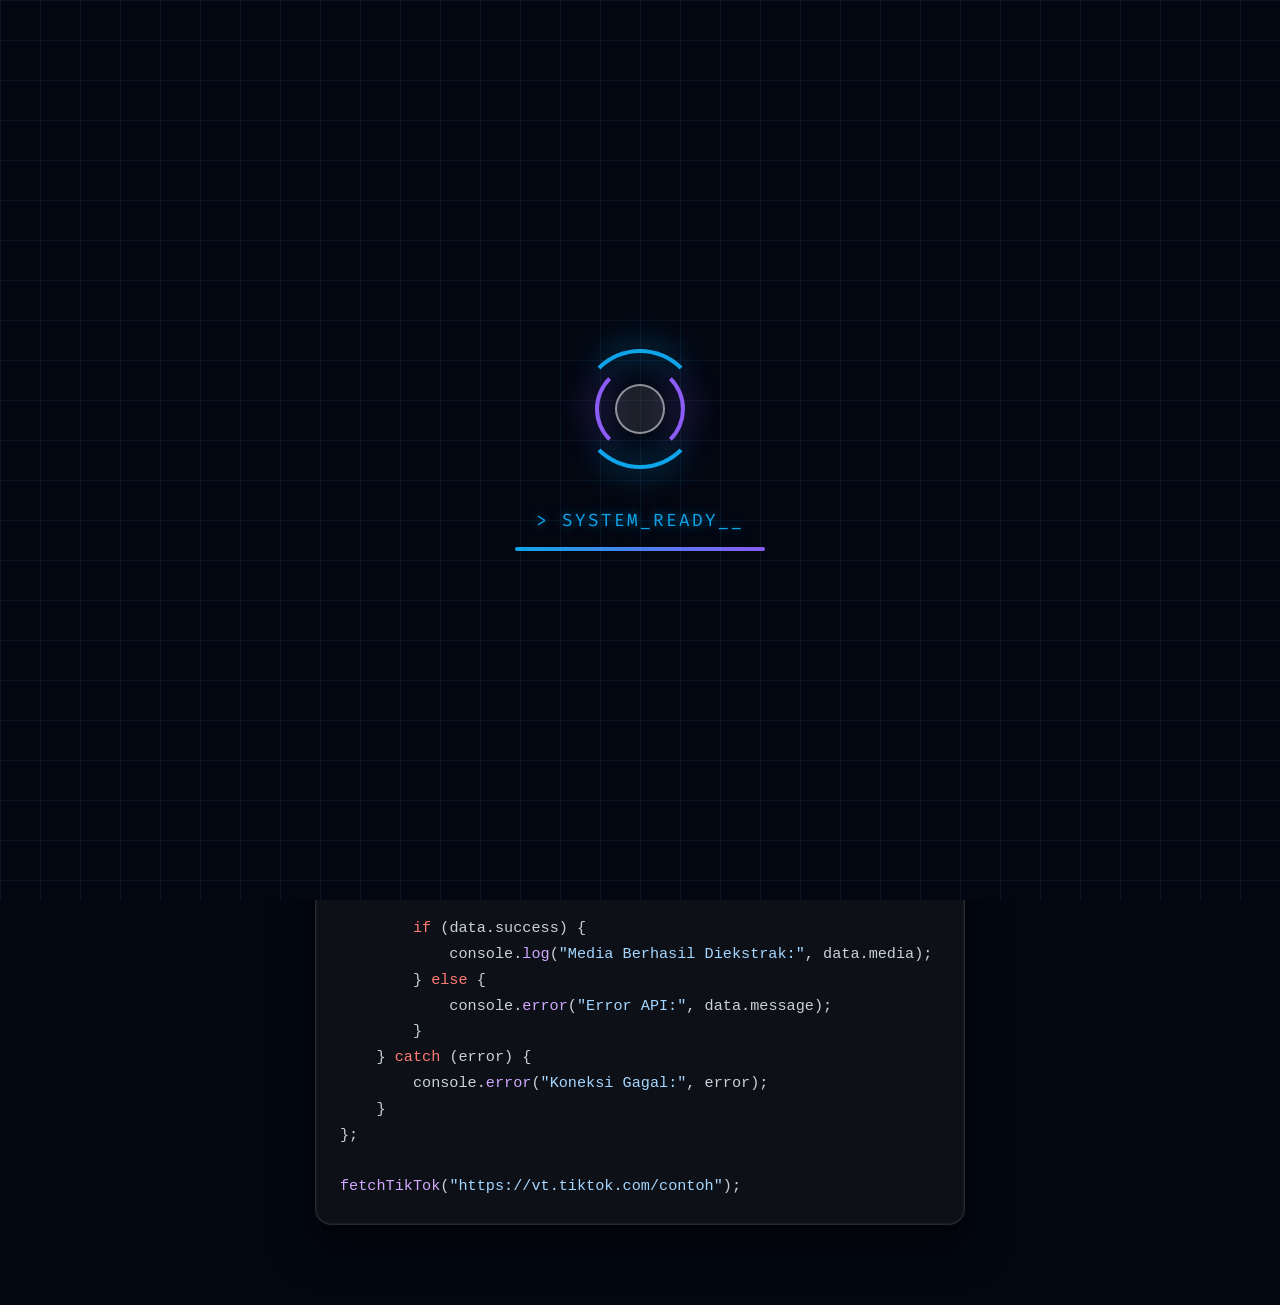
==== commit 0c833054: "Update index.html" ====
--- a/index.html
+++ b/index.html
@@ -15,7 +15,7 @@
             --secondary: #8b5cf6;
             --tiktok: #ff0050;
             --discord: #5865F2;
-            --upload: #10b981; /* Hijau Neon */
+            --upload: #10b981;
             --text-main: #f8fafc;
             --text-muted: #94a3b8;
         }
@@ -47,6 +47,10 @@
         .loader-text::after { content: '_'; animation: blinkCursor 0.8s infinite; }
         .loading-bar-container { width: 250px; height: 4px; background: rgba(255,255,255,0.05); border-radius: 2px; overflow: hidden; position: relative; }
         .loading-bar { height: 100%; width: 0%; background: linear-gradient(90deg, var(--primary), var(--secondary)); box-shadow: 0 0 15px var(--primary); animation: loadProgress 2.5s cubic-bezier(0.4, 0, 0.2, 1) forwards; }
+
+        @keyframes spinCore { 100% { transform: rotate(360deg); } }
+        @keyframes blinkCursor { 0%, 100% { opacity: 1; } 50% { opacity: 0; } }
+        @keyframes loadProgress { 0% { width: 0%; } 30% { width: 40%; } 60% { width: 70%; } 100% { width: 100%; } }
 
         /* --- BACKGROUND & HEADER --- */
         body::before { content: ''; position: fixed; top: 0; left: 0; width: 100vw; height: 100vh; background-image: linear-gradient(var(--grid-color) 1px, transparent 1px), linear-gradient(90deg, var(--grid-color) 1px, transparent 1px); background-size: 40px 40px; animation: gridMove 20s linear infinite; z-index: -2; }
@@ -98,7 +102,6 @@
         .btn-download { display: inline-block; width: 100%; padding: 0.7rem; background: rgba(255,255,255,0.1); color: var(--text-main); text-decoration: none; font-weight: 600; border-radius: 10px; font-size: 0.85rem; transition: all 0.3s; border: 1px solid transparent; }
         .btn-download:hover { background: var(--primary); color: #fff; box-shadow: 0 0 20px rgba(14, 165, 233, 0.4); border-color: var(--primary); }
         
-        /* URL Result (For Uploads) */
         .url-result { display: flex; align-items: center; justify-content: space-between; background: rgba(0,0,0,0.5); padding: 1rem; border-radius: 12px; border: 1px solid rgba(255,255,255,0.1); margin-top: 1rem; }
         .url-text { font-family: 'Fira Code', monospace; color: var(--upload); overflow: hidden; text-overflow: ellipsis; white-space: nowrap; margin-right: 10px; }
         .btn-copy-url { background: var(--upload); color: #000; border: none; padding: 0.5rem 1rem; border-radius: 8px; font-weight: 700; cursor: pointer; font-family: 'Fira Code', monospace; transition: 0.3s; }
@@ -106,25 +109,34 @@
 
         /* --- API INTEGRATION SHOWCASE --- */
         .integration-section { width: 100%; max-width: 650px; margin: 0 auto 5rem; opacity: 0; transform: translateY(40px); animation: slideUpFade 1s cubic-bezier(0.16, 1, 0.3, 1) forwards 3.2s; }
-        .integration-title { text-align: center; font-family: 'Fira Code', monospace; color: var(--text-muted); margin-bottom: 1.5rem; font-size: 1.1rem; text-transform: uppercase; letter-spacing: 2px; }
+        .integration-title { text-align: center; font-family: 'Fira Code', monospace; color: var(--text-muted); margin-bottom: 1rem; font-size: 1.1rem; text-transform: uppercase; letter-spacing: 2px; }
+        
+        /* Docs Tabs */
+        .docs-tabs { display: flex; justify-content: center; gap: 0.5rem; margin-bottom: 1.5rem; }
+        .doc-tab-btn { background: rgba(255,255,255,0.05); border: 1px solid rgba(255,255,255,0.1); color: var(--text-muted); padding: 0.4rem 1.2rem; border-radius: 8px; font-family: 'Fira Code', monospace; font-size: 0.85rem; cursor: pointer; transition: all 0.3s; }
+        .doc-tab-btn:hover { color: white; border-color: rgba(255,255,255,0.3); background: rgba(255,255,255,0.1); }
+        .doc-tab-btn.active { background: rgba(255,255,255,0.1); color: var(--primary); border-color: var(--primary); box-shadow: 0 0 10px rgba(14, 165, 233, 0.2); }
+        .doc-tab-btn.active[data-doc="tiktok"] { color: var(--tiktok); border-color: var(--tiktok); box-shadow: 0 0 10px rgba(255, 0, 80, 0.2); }
+        .doc-tab-btn.active[data-doc="upload"] { color: var(--upload); border-color: var(--upload); box-shadow: 0 0 10px rgba(16, 185, 129, 0.2); }
+
         .code-window { background: #0d1117; border: 1px solid var(--card-border); border-radius: 16px; overflow: hidden; box-shadow: 0 20px 40px rgba(0,0,0,0.6), inset 0 0 0 1px rgba(255,255,255,0.05); transition: transform 0.4s, box-shadow 0.4s; }
-        .code-window:hover { transform: translateY(-8px); box-shadow: 0 30px 60px rgba(16, 185, 129, 0.2), inset 0 0 0 1px var(--upload); }
+        .code-window:hover { transform: translateY(-8px); box-shadow: 0 30px 60px rgba(14, 165, 233, 0.2), inset 0 0 0 1px var(--primary); }
         .code-header { background: #161b22; padding: 1rem 1.2rem; display: flex; align-items: center; justify-content: space-between; border-bottom: 1px solid var(--card-border); }
         .mac-dots { display: flex; gap: 8px; }
         .mac-dot { width: 12px; height: 12px; border-radius: 50%; }
         .dot-red { background: #ff5f56; box-shadow: 0 0 10px rgba(255, 95, 86, 0.5); }
         .dot-yellow { background: #ffbd2e; box-shadow: 0 0 10px rgba(255, 189, 46, 0.5); }
         .dot-green { background: #27c93f; box-shadow: 0 0 10px rgba(39, 201, 63, 0.5); }
-        .code-title { font-family: 'Fira Code', monospace; color: var(--text-muted); font-size: 0.9rem; }
+        .code-title { font-family: 'Fira Code', monospace; color: var(--text-muted); font-size: 0.9rem; transition: color 0.3s; }
         
         .btn-copy { background: rgba(255,255,255,0.05); border: 1px solid rgba(255,255,255,0.1); color: var(--text-main); padding: 0.4rem 1rem; border-radius: 8px; cursor: pointer; font-family: 'Fira Code', monospace; font-size: 0.8rem; transition: all 0.3s; }
-        .btn-copy:hover { background: var(--upload); border-color: var(--upload); box-shadow: 0 0 15px var(--upload); color: #000; font-weight: 700; }
+        .btn-copy:hover { background: var(--primary); border-color: var(--primary); box-shadow: 0 0 15px var(--primary); color: #000; font-weight: 700; }
         
         .code-content { padding: 1.5rem; overflow-x: auto; font-family: 'Fira Code', monospace; font-size: 0.95rem; line-height: 1.7; color: #c9d1d9; }
         
         .sy-kw { color: #ff7b72; } .sy-fn { color: #d2a8ff; } .sy-st { color: #a5d6ff; } .sy-cm { color: #8b949e; font-style: italic; } .sy-obj { color: #79c0ff; }
 
-        /* Animations Keyframes */
+        /* Animations */
         @keyframes spinCore { 100% { transform: rotate(360deg); } }
         @keyframes blinkCursor { 0%, 100% { opacity: 1; } 50% { opacity: 0; } }
         @keyframes loadProgress { 0% { width: 0%; } 30% { width: 40%; } 60% { width: 70%; } 100% { width: 100%; } }
@@ -191,22 +203,115 @@
     </div>
 
     <div class="integration-section">
-        <h2 class="integration-title">&gt; API_INTEGRATION_DOCS (UPLOAD)</h2>
-        <div class="code-window">
+        <h2 class="integration-title">&gt; API_INTEGRATION_DOCS</h2>
+        
+        <div class="docs-tabs">
+            <button class="doc-tab-btn active" data-doc="tiktok" onclick="switchDoc('tiktok')">TikTok</button>
+            <button class="doc-tab-btn" data-doc="discord" onclick="switchDoc('discord')">Discord</button>
+            <button class="doc-tab-btn" data-doc="upload" onclick="switchDoc('upload')">Upload API</button>
+        </div>
+
+        <div class="code-window" id="codeWindowBox">
             <div class="code-header">
                 <div class="mac-dots">
                     <div class="mac-dot dot-red"></div>
                     <div class="mac-dot dot-yellow"></div>
                     <div class="mac-dot dot-green"></div>
                 </div>
-                <div class="code-title">uploadToWinyuk.js</div>
-                <button class="btn-copy" onclick="copyCode(this)">COPY_CODE</button>
+                <div class="code-title" id="docCodeTitle">fetchTikTok.js</div>
+                <button class="btn-copy" id="btnCopyCode" onclick="copyCode(this)">COPY_CODE</button>
             </div>
-            <div class="code-content">
-<pre><code id="apiCode"><span class="sy-cm">// Contoh menghubungkan proyek e-commerce Anda ke WINYUK Upload API</span>
-<span class="sy-kw">const</span> <span class="sy-fn">uploadFoto</span> = <span class="sy-kw">async</span> (base64String, fileName) => {
+            <div class="code-content" id="docCodeContent">
+                </div>
+        </div>
+    </div>
+
+    <script>
+        // --- DATA DOKUMENTASI API ---
+        const docsData = {
+            tiktok: {
+                title: "fetchTikTok.js",
+                color: "var(--tiktok)",
+                code: `<span class="sy-cm">// Fetch Data TikTok via WINYUK API</span>
+<span class="sy-kw">const</span> <span class="sy-fn">fetchTikTok</span> = <span class="sy-kw">async</span> (targetUrl) => {
     <span class="sy-kw">try</span> {
-        <span class="sy-kw">const</span> response = <span class="sy-kw">await</span> <span class="sy-fn">fetch</span>(<span class="sy-st">'https://your-vercel-domain.com/api/upload'</span>, {
+        <span class="sy-kw">const</span> response = <span class="sy-kw">await</span> <span class="sy-fn">fetch</span>(<span class="sy-st">\`https://winapi-red.vercel.app/api/tiktok?url=\${encodeURIComponent(targetUrl)}\`</span>);
+        <span class="sy-kw">const</span> data = <span class="sy-kw">await</span> response.<span class="sy-fn">json</span>();
+
+        <span class="sy-kw">if</span> (data.success) {
+            console.<span class="sy-fn">log</span>(<span class="sy-st">"Media Berhasil Diekstrak:"</span>, data.media);
+        } <span class="sy-kw">else</span> {
+            console.<span class="sy-fn">error</span>(<span class="sy-st">"Error API:"</span>, data.message);
+        }
+    } <span class="sy-kw">catch</span> (error) {
+        console.<span class="sy-fn">error</span>(<span class="sy-st">"Koneksi Gagal:"</span>, error);
+    }
+};
+
+<span class="sy-fn">fetchTikTok</span>(<span class="sy-st">"https://vt.tiktok.com/contoh"</span>);`,
+                rawCode: `// Fetch Data TikTok via WINYUK API
+const fetchTikTok = async (targetUrl) => {
+    try {
+        const response = await fetch(\`https://winapi-red.vercel.app/api/tiktok?url=\${encodeURIComponent(targetUrl)}\`);
+        const data = await response.json();
+
+        if (data.success) {
+            console.log("Media Berhasil Diekstrak:", data.media);
+        } else {
+            console.error("Error API:", data.message);
+        }
+    } catch (error) {
+        console.error("Koneksi Gagal:", error);
+    }
+};
+
+fetchTikTok("https://vt.tiktok.com/contoh");`
+            },
+            discord: {
+                title: "fetchDiscord.js",
+                color: "var(--primary)",
+                code: `<span class="sy-cm">// Fetch Lampiran Discord via WINYUK API</span>
+<span class="sy-kw">const</span> <span class="sy-fn">fetchDiscord</span> = <span class="sy-kw">async</span> (discordUrl) => {
+    <span class="sy-kw">try</span> {
+        <span class="sy-kw">const</span> response = <span class="sy-kw">await</span> <span class="sy-fn">fetch</span>(<span class="sy-st">\`https://winapi-red.vercel.app/api/discord?url=\${encodeURIComponent(discordUrl)}\`</span>);
+        <span class="sy-kw">const</span> data = <span class="sy-kw">await</span> response.<span class="sy-fn">json</span>();
+
+        <span class="sy-kw">if</span> (data.success) {
+            console.<span class="sy-fn">log</span>(<span class="sy-st">"Akses File Didapat:"</span>, data.media[0]);
+        } <span class="sy-kw">else</span> {
+            console.<span class="sy-fn">error</span>(<span class="sy-st">"Error Akses:"</span>, data.message);
+        }
+    } <span class="sy-kw">catch</span> (error) {
+        console.<span class="sy-fn">error</span>(<span class="sy-st">"Koneksi Gagal:"</span>, error);
+    }
+};
+
+<span class="sy-fn">fetchDiscord</span>(<span class="sy-st">"https://cdn.discordapp.com/attachments/..."</span>);`,
+                rawCode: `// Fetch Lampiran Discord via WINYUK API
+const fetchDiscord = async (discordUrl) => {
+    try {
+        const response = await fetch(\`https://winapi-red.vercel.app/api/discord?url=\${encodeURIComponent(discordUrl)}\`);
+        const data = await response.json();
+
+        if (data.success) {
+            console.log("Akses File Didapat:", data.media[0]);
+        } else {
+            console.error("Error Akses:", data.message);
+        }
+    } catch (error) {
+        console.error("Koneksi Gagal:", error);
+    }
+};
+
+fetchDiscord("https://cdn.discordapp.com/attachments/...");`
+            },
+            upload: {
+                title: "uploadImage.js",
+                color: "var(--upload)",
+                code: `<span class="sy-cm">// Upload Foto Base64 via WINYUK API</span>
+<span class="sy-kw">const</span> <span class="sy-fn">uploadToWinyuk</span> = <span class="sy-kw">async</span> (base64String, fileName) => {
+    <span class="sy-kw">try</span> {
+        <span class="sy-kw">const</span> response = <span class="sy-kw">await</span> <span class="sy-fn">fetch</span>(<span class="sy-st">'https://winapi-red.vercel.app/api/upload'</span>, {
             <span class="sy-obj">method</span>: <span class="sy-st">'POST'</span>,
             <span class="sy-obj">headers</span>: { <span class="sy-st">'Content-Type'</span>: <span class="sy-st">'application/json'</span> },
             <span class="sy-obj">body</span>: JSON.<span class="sy-fn">stringify</span>({
@@ -218,19 +323,99 @@
         <span class="sy-kw">const</span> data = <span class="sy-kw">await</span> response.<span class="sy-fn">json</span>();
 
         <span class="sy-kw">if</span> (data.success) {
-            console.<span class="sy-fn">log</span>(<span class="sy-st">"Berhasil Upload! URL URL:"</span>, data.url);
+            console.<span class="sy-fn">log</span>(<span class="sy-st">"URL Live Anda:"</span>, data.url);
         } <span class="sy-kw">else</span> {
             console.<span class="sy-fn">error</span>(<span class="sy-st">"Gagal:"</span>, data.message);
         }
     } <span class="sy-kw">catch</span> (error) {
-        console.<span class="sy-fn">error</span>(<span class="sy-st">"Koneksi API Error:"</span>, error);
+        console.<span class="sy-fn">error</span>(<span class="sy-st">"API Error:"</span>, error);
     }
-};</code></pre>
-            </div>
-        </div>
-    </div>
-
-    <script>
+};`,
+                rawCode: `// Upload Foto Base64 via WINYUK API
+const uploadToWinyuk = async (base64String, fileName) => {
+    try {
+        const response = await fetch('https://winapi-red.vercel.app/api/upload', {
+            method: 'POST',
+            headers: { 'Content-Type': 'application/json' },
+            body: JSON.stringify({
+                image: base64String,
+                filename: fileName
+            })
+        });
+
+        const data = await response.json();
+
+        if (data.success) {
+            console.log("URL Live Anda:", data.url);
+        } else {
+            console.error("Gagal:", data.message);
+        }
+    } catch (error) {
+        console.error("API Error:", error);
+    }
+};`
+            }
+        };
+
+        let currentDocMode = 'tiktok'; // Default docs
+
+        // --- INIT: Set Default Docs ---
+        document.getElementById('docCodeContent').innerHTML = `<pre><code>${docsData.tiktok.code}</code></pre>`;
+
+        // --- FUNGSI GANTI DOKUMENTASI ---
+        function switchDoc(mode) {
+            currentDocMode = mode;
+            
+            // Ubah class active di tombol tab docs
+            document.querySelectorAll('.doc-tab-btn').forEach(btn => btn.classList.remove('active'));
+            document.querySelector(`.doc-tab-btn[data-doc="${mode}"]`).classList.add('active');
+
+            // Update Window UI (Judul & Konten)
+            const docTitle = document.getElementById('docCodeTitle');
+            const docContent = document.getElementById('docCodeContent');
+            const codeBox = document.getElementById('codeWindowBox');
+            const copyBtn = document.getElementById('btnCopyCode');
+            
+            docTitle.innerText = docsData[mode].title;
+            docTitle.style.color = docsData[mode].color;
+            docContent.innerHTML = `<pre><code>${docsData[mode].code}</code></pre>`;
+            
+            // Animasi hover effect window berubah warna sesuai layanan
+            codeBox.style.boxShadow = `0 20px 40px rgba(0,0,0,0.6), inset 0 0 0 1px rgba(255,255,255,0.05)`;
+            codeBox.onmouseover = () => { codeBox.style.boxShadow = `0 30px 60px ${docsData[mode].color.replace(')', ', 0.2)').replace('var(--', 'rgba(')}, inset 0 0 0 1px ${docsData[mode].color}`; }
+            codeBox.onmouseout = () => { codeBox.style.boxShadow = `0 20px 40px rgba(0,0,0,0.6), inset 0 0 0 1px rgba(255,255,255,0.05)`; }
+            
+            // Reset Tombol Copy styling
+            copyBtn.style.background = "rgba(255,255,255,0.05)";
+            copyBtn.style.color = "var(--text-main)";
+            copyBtn.style.borderColor = "rgba(255,255,255,0.1)";
+            copyBtn.innerText = "COPY_CODE";
+        }
+
+        // --- FUNGSI COPY CODE DINAMIS ---
+        function copyCode(btn) {
+            const rawCode = docsData[currentDocMode].rawCode;
+            const themeColor = docsData[currentDocMode].color;
+
+            navigator.clipboard.writeText(rawCode).then(() => {
+                const originalText = "COPY_CODE";
+                btn.innerText = "COPIED!";
+                btn.style.background = themeColor;
+                btn.style.color = "#000";
+                btn.style.borderColor = themeColor;
+                btn.style.boxShadow = `0 0 15px ${themeColor}`;
+                
+                setTimeout(() => {
+                    btn.innerText = originalText;
+                    btn.style.background = "rgba(255,255,255,0.05)";
+                    btn.style.color = "var(--text-main)";
+                    btn.style.borderColor = "rgba(255,255,255,0.1)";
+                    btn.style.boxShadow = "none";
+                }, 2000);
+            });
+        }
+
+
         // --- LOGIKA PRELOADER ---
         window.addEventListener('DOMContentLoaded', () => {
             const preloader = document.getElementById('preloader');
@@ -247,13 +432,13 @@
             }, 2600); 
         });
 
-        // --- LOGIKA TAB UI ---
+        // --- LOGIKA TAB FORM UTAMA ---
         let currentMode = 'tiktok';
 
         function switchTab(mode) {
             currentMode = mode;
-            document.querySelectorAll('.tab-btn').forEach(btn => btn.classList.remove('active'));
-            document.querySelector(`.tab-btn[data-target="${mode}"]`).classList.add('active');
+            document.querySelectorAll('.tabs .tab-btn').forEach(btn => btn.classList.remove('active'));
+            document.querySelector(`.tabs .tab-btn[data-target="${mode}"]`).classList.add('active');
             
             const urlContainer = document.getElementById('urlInputContainer');
             const fileContainer = document.getElementById('fileUploadContainer');
@@ -263,13 +448,11 @@
             document.getElementById('resultBox').style.display = 'none';
 
             if (mode === 'upload') {
-                urlContainer.style.display = 'none';
-                fileContainer.style.display = 'block';
+                urlContainer.style.display = 'none'; fileContainer.style.display = 'block';
                 processBtn.style.background = 'linear-gradient(135deg, #10b981, #047857)'; // Hijau Neon
                 document.getElementById('btnText').innerText = 'GENERATE URL';
             } else {
-                urlContainer.style.display = 'block';
-                fileContainer.style.display = 'none';
+                urlContainer.style.display = 'block'; fileContainer.style.display = 'none';
                 urlInput.placeholder = mode === 'tiktok' ? '> Input TikTok URL here_' : '> Input Discord Attachment URL_';
                 urlInput.value = '';
                 processBtn.style.background = 'linear-gradient(135deg, var(--primary), var(--secondary))';
@@ -290,11 +473,8 @@
 
         // --- ROUTER PROSES DATA ---
         async function processData() {
-            if (currentMode === 'upload') {
-                await processImageUpload();
-            } else {
-                await processDownload();
-            }
+            if (currentMode === 'upload') await processImageUpload();
+            else await processDownload();
         }
 
         // --- LOGIKA TIKTOK & DISCORD ---
@@ -311,7 +491,6 @@
             try {
                 const response = await fetch(`/api/${currentMode}?url=${encodeURIComponent(urlInput)}`);
                 const data = await response.json();
-
                 resultBox.style.display = 'block';
                 
                 if (data.success) {
@@ -340,11 +519,8 @@
                     resultBox.innerHTML = `<p style="color: #ff0050; font-family: 'Fira Code', monospace; font-weight: 600;">> ERROR: ${data.message}</p>`;
                 }
             } catch (error) {
-                resultBox.style.display = 'block';
-                resultBox.innerHTML = `<p style="color: #ff0050; font-family: 'Fira Code', monospace; font-weight: 600;">> SYSTEM_FAILURE: Vercel API offline.</p>`;
-            } finally {
-                btnText.style.display = 'block'; loader.style.display = 'none';
-            }
+                resultBox.style.display = 'block'; resultBox.innerHTML = `<p style="color: #ff0050; font-family: 'Fira Code', monospace; font-weight: 600;">> SYSTEM_FAILURE: Vercel API offline.</p>`;
+            } finally { btnText.style.display = 'block'; loader.style.display = 'none'; }
         }
 
         // --- LOGIKA UPLOAD FOTO KE API VERCEL (BASE64) ---
@@ -388,16 +564,13 @@
                         resultBox.innerHTML = `<p style="color: #ff0050; font-family: 'Fira Code', monospace;">> ERROR: ${data.message}</p>`;
                     }
                 } catch (error) {
-                    resultBox.style.display = 'block';
-                    resultBox.innerHTML = `<p style="color: #ff0050; font-family: 'Fira Code', monospace;">> SYSTEM_FAILURE: API Endpoint offline.</p>`;
-                } finally {
-                    btnText.style.display = 'block'; loader.style.display = 'none';
-                }
+                    resultBox.style.display = 'block'; resultBox.innerHTML = `<p style="color: #ff0050; font-family: 'Fira Code', monospace;">> SYSTEM_FAILURE: API Endpoint offline.</p>`;
+                } finally { btnText.style.display = 'block'; loader.style.display = 'none'; }
             };
             reader.readAsDataURL(file);
         }
 
-        // --- UTILITIES COPY ---
+        // --- UTILITIES COPY URL HASIL UPLOAD ---
         function copyUrl() {
             const urlText = document.getElementById('generatedUrl').innerText;
             navigator.clipboard.writeText(urlText).then(() => {
@@ -406,37 +579,6 @@
                 setTimeout(() => { btn.innerText = 'COPY_URL'; btn.style.background = 'var(--upload)'; }, 2000);
             });
         }
-
-        function copyCode(btn) {
-            const rawCode = `// Contoh menghubungkan proyek Anda ke WINYUK Upload API
-const uploadFoto = async (base64String, fileName) => {
-    try {
-        const response = await fetch('https://your-vercel-domain.com/api/upload', {
-            method: 'POST',
-            headers: { 'Content-Type': 'application/json' },
-            body: JSON.stringify({
-                image: base64String,
-                filename: fileName
-            })
-        });
-
-        const data = await response.json();
-
-        if (data.success) {
-            console.log("Berhasil Upload! URL:", data.url);
-        } else {
-            console.error("Gagal:", data.message);
-        }
-    } catch (error) {
-        console.error("Koneksi API Error:", error);
-    }
-};`;
-            navigator.clipboard.writeText(rawCode).then(() => {
-                const originalText = btn.innerText;
-                btn.innerText = "COPIED!"; btn.style.background = "var(--upload)"; btn.style.color = "#000"; btn.style.borderColor = "var(--upload)";
-                setTimeout(() => { btn.innerText = originalText; btn.style.background = "rgba(255,255,255,0.05)"; btn.style.color = "var(--text-main)"; btn.style.borderColor = "rgba(255,255,255,0.1)"; }, 2000);
-            });
-        }
     </script>
 </body>
 </html>
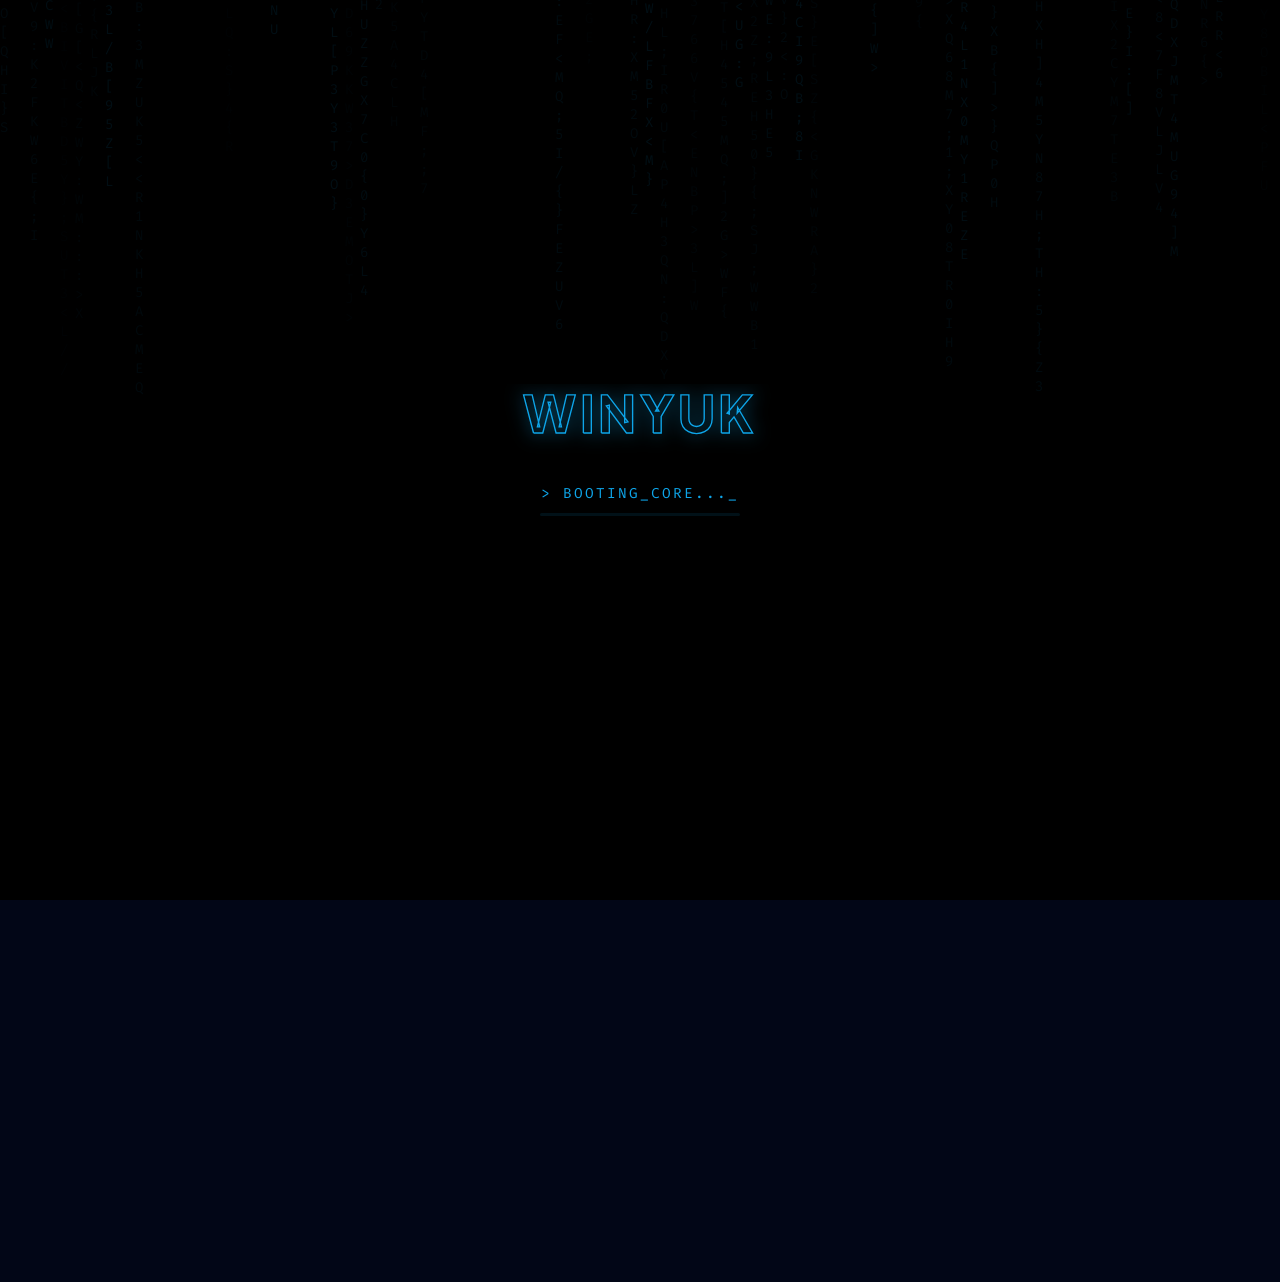
==== commit a4daf707: "Update index.html" ====
--- a/index.html
+++ b/index.html
@@ -7,16 +7,16 @@
     <link href="https://fonts.googleapis.com/css2?family=Fira+Code:wght@400;600&family=Plus+Jakarta+Sans:wght@300;400;600;800&display=swap" rel="stylesheet">
     <style>
         :root {
-            --bg-base: #030712;
-            --grid-color: rgba(56, 189, 248, 0.08);
-            --card-bg: rgba(17, 24, 39, 0.7);
-            --card-border: rgba(255, 255, 255, 0.1);
-            --primary: #0ea5e9;
-            --secondary: #8b5cf6;
+            --bg-base: #020617; /* Sedikit lebih gelap */
+            --grid-color: rgba(14, 165, 233, 0.05);
+            --card-bg: rgba(15, 23, 42, 0.7); /* Slate darker */
+            --card-border: rgba(255, 255, 255, 0.06);
+            --primary: #0ea5e9; /* Sky blue neon */
+            --secondary: #a855f7; /* Purple neon */
             --tiktok: #ff0050;
             --discord: #5865F2;
-            --upload: #10b981;
-            --text-main: #f8fafc;
+            --upload: #22c55e; /* Green neon */
+            --text-main: #f1f5f9;
             --text-muted: #94a3b8;
         }
 
@@ -27,61 +27,106 @@
             min-height: 100vh; display: flex; flex-direction: column; align-items: center; overflow-x: hidden; position: relative;
         }
 
-        /* --- PRELOADER --- */
+        /* =========================================
+           --- CYBER MATRIX PRELOADER (NEW & COOL) ---
+           ========================================= */
         #preloader {
-            position: fixed; top: 0; left: 0; width: 100vw; height: 100vh; background-color: var(--bg-base);
-            background-image: linear-gradient(var(--grid-color) 1px, transparent 1px), linear-gradient(90deg, var(--grid-color) 1px, transparent 1px);
-            background-size: 40px 40px; z-index: 9999; display: flex; flex-direction: column; justify-content: center; align-items: center;
-            transition: opacity 0.6s cubic-bezier(0.16, 1, 0.3, 1), visibility 0.6s;
+            position: fixed; top: 0; left: 0; width: 100vw; height: 100vh;
+            background-color: #000; /* Hitam pekat saat loading */
+            z-index: 9999; display: flex; flex-direction: column; justify-content: center; align-items: center;
+            transition: opacity 0.8s cubic-bezier(0.16, 1, 0.3, 1), visibility 0.8s;
+            overflow: hidden;
         }
         #preloader.fade-out { opacity: 0; visibility: hidden; }
 
-        .loader-rings { position: relative; width: 120px; height: 120px; margin-bottom: 40px; }
-        .loader-ring { position: absolute; border-radius: 50%; border: 4px solid transparent; }
-        .loader-ring:nth-child(1) { inset: 0; border-top-color: var(--primary); border-bottom-color: var(--primary); animation: spinCore 2s linear infinite; filter: drop-shadow(0 0 15px var(--primary)); }
-        .loader-ring:nth-child(2) { inset: 15px; border-left-color: var(--secondary); border-right-color: var(--secondary); animation: spinCore 1.5s linear infinite reverse; filter: drop-shadow(0 0 15px var(--secondary)); }
-        .loader-ring:nth-child(3) { inset: 35px; background: rgba(255, 255, 255, 0.1); border: 2px solid rgba(255, 255, 255, 0.5); animation: pulseGlow 2s ease-in-out infinite alternate; }
-
-        .loader-text-container { display: flex; flex-direction: column; align-items: center; gap: 15px; }
-        .loader-text { font-family: 'Fira Code', monospace; color: var(--primary); font-size: 1.1rem; letter-spacing: 2px; text-transform: uppercase; text-shadow: 0 0 10px rgba(14, 165, 233, 0.6); }
-        .loader-text::after { content: '_'; animation: blinkCursor 0.8s infinite; }
-        .loading-bar-container { width: 250px; height: 4px; background: rgba(255,255,255,0.05); border-radius: 2px; overflow: hidden; position: relative; }
-        .loading-bar { height: 100%; width: 0%; background: linear-gradient(90deg, var(--primary), var(--secondary)); box-shadow: 0 0 15px var(--primary); animation: loadProgress 2.5s cubic-bezier(0.4, 0, 0.2, 1) forwards; }
-
-        @keyframes spinCore { 100% { transform: rotate(360deg); } }
+        /* Hujan Kode Digital (Background) */
+        #matrix-rain {
+            position: absolute; top: 0; left: 0; width: 100%; height: 100%;
+            font-family: 'Fira Code', monospace; font-size: 14px;
+            color: var(--primary); opacity: 0.15;
+            overflow: hidden; pointer-events: none;
+        }
+
+        .preloader-content {
+            position: relative; z-index: 2; text-align: center;
+            display: flex; flex-direction: column; align-items: center; gap: 30px;
+        }
+
+        /* Efek Regen Teks WINYUK (SVG Path Animation) */
+        .svg-text-regen {
+            width: 320px; height: 70px;
+        }
+        
+        .svg-text-regen text {
+            font-family: 'Plus Jakarta Sans', sans-serif;
+            font-weight: 800; font-size: 56px; text-transform: uppercase;
+            letter-spacing: 4px;
+            fill: none; stroke: var(--primary);
+            stroke-width: 1.5;
+            stroke-dasharray: 600; stroke-dashoffset: 600;
+            animation: textRegenEffect 3s ease-in-out forwards, textGlowEffect 1.5s ease-in-out infinite alternate 2.5s;
+            filter: drop-shadow(0 0 10px var(--primary));
+        }
+
+        .loader-info {
+            font-family: 'Fira Code', monospace; font-size: 0.9rem;
+            color: var(--primary); text-transform: uppercase; letter-spacing: 2px;
+            display: flex; flex-direction: column; align-items: center; gap: 10px;
+        }
+
+        .loader-terminal::after { content: '_'; animation: blinkCursor 0.8s infinite; }
+
+        .loading-bar-scanner {
+            width: 200px; height: 3px; background: rgba(14, 165, 233, 0.1);
+            border-radius: 2px; overflow: hidden; position: relative;
+        }
+        .loading-bar-scanner::after {
+            content: ''; position: absolute; top: 0; left: -100%; width: 100%; height: 100%;
+            background: linear-gradient(90deg, transparent, var(--primary), transparent);
+            animation: barScan 1.2s cubic-bezier(0.4, 0, 0.2, 1) infinite;
+            filter: drop-shadow(0 0 5px var(--primary));
+        }
+
+        @keyframes textRegenEffect { to { stroke-dashoffset: 0; } }
+        @keyframes textGlowEffect {
+            0% { fill: rgba(14, 165, 233, 0); stroke: var(--primary); }
+            100% { fill: var(--primary); stroke: rgba(14, 165, 233, 0); filter: drop-shadow(0 0 20px var(--primary)); }
+        }
         @keyframes blinkCursor { 0%, 100% { opacity: 1; } 50% { opacity: 0; } }
-        @keyframes loadProgress { 0% { width: 0%; } 30% { width: 40%; } 60% { width: 70%; } 100% { width: 100%; } }
+        @keyframes barScan { to { left: 100%; } }
 
         /* --- BACKGROUND & HEADER --- */
-        body::before { content: ''; position: fixed; top: 0; left: 0; width: 100vw; height: 100vh; background-image: linear-gradient(var(--grid-color) 1px, transparent 1px), linear-gradient(90deg, var(--grid-color) 1px, transparent 1px); background-size: 40px 40px; animation: gridMove 20s linear infinite; z-index: -2; }
-        body::after { content: ''; position: fixed; top: 50%; left: 50%; width: 80vw; height: 80vh; transform: translate(-50%, -50%); background: radial-gradient(circle, rgba(14,165,233,0.15) 0%, rgba(139,92,246,0.05) 40%, transparent 70%); z-index: -1; pointer-events: none; animation: pulseGlow 8s ease-in-out infinite alternate; }
-
-        header { text-align: center; padding: 4rem 2rem 2rem; animation: slideDownFade 1s cubic-bezier(0.16, 1, 0.3, 1) forwards; animation-delay: 2.5s; opacity: 0; transform: translateY(-40px); }
+        body::before { content: ''; position: fixed; top: 0; left: 0; width: 100vw; height: 100vh; background-image: linear-gradient(var(--grid-color) 1px, transparent 1px), linear-gradient(90deg, var(--grid-color) 1px, transparent 1px); background-size: 50px 50px; animation: gridMove 30s linear infinite; z-index: -2; opacity: 0.5; }
+        body::after { content: ''; position: fixed; top: 50%; left: 50%; width: 90vw; height: 90vh; transform: translate(-50%, -50%); background: radial-gradient(circle, rgba(14,165,233,0.12) 0%, rgba(168,85,247,0.04) 40%, transparent 75%); z-index: -1; pointer-events: none; animation: pulseGlow 10s ease-in-out infinite alternate; }
+
+        header { text-align: center; padding: 4rem 2rem 2rem; animation: slideDownFade 1s cubic-bezier(0.16, 1, 0.3, 1) forwards; animation-delay: 3.5s; opacity: 0; transform: translateY(-40px); }
         h1 { font-size: 3.5rem; font-weight: 800; text-transform: uppercase; letter-spacing: 2px; background: linear-gradient(45deg, #38bdf8, #818cf8, #c084fc); background-size: 200% auto; -webkit-background-clip: text; -webkit-text-fill-color: transparent; margin-bottom: 0.5rem; animation: shineText 5s linear infinite; }
         .subtitle { font-family: 'Fira Code', monospace; color: var(--primary); font-size: 0.9rem; letter-spacing: 1px; opacity: 0.8; }
 
         /* --- MAIN FORM CONTAINER --- */
-        .wrapper { position: relative; width: 100%; max-width: 650px; margin-bottom: 4rem; opacity: 0; animation: revealElement 1s cubic-bezier(0.16, 1, 0.3, 1) forwards 2.7s, floatContainer 6s ease-in-out infinite 3.7s; }
+        .wrapper { position: relative; width: 100%; max-width: 650px; margin-bottom: 4rem; opacity: 0; animation: revealElement 1s cubic-bezier(0.16, 1, 0.3, 1) forwards 3.7s, floatContainer 6s ease-in-out infinite 4.7s; }
         .wrapper::before { content: ''; position: absolute; inset: -2px; background: linear-gradient(45deg, var(--primary), var(--secondary), transparent, var(--primary)); border-radius: 26px; z-index: -1; filter: blur(12px); opacity: 0.4; animation: borderSpin 6s linear infinite; }
-        .container { background: var(--card-bg); border: 1px solid var(--card-border); border-radius: 24px; padding: 2.5rem; backdrop-filter: blur(20px); -webkit-backdrop-filter: blur(20px); box-shadow: inset 0 0 20px rgba(255,255,255,0.02); }
+        .container { background: var(--card-bg); border: 1px solid var(--card-border); border-radius: 24px; padding: 2.5rem; backdrop-filter: blur(20px); -webkit-backdrop-filter: blur(20px); box-shadow: inset 0 0 20px rgba(255,255,255,0.01); }
 
         /* --- TABS --- */
-        .tabs { display: flex; gap: 0.8rem; margin-bottom: 2rem; background: rgba(0,0,0,0.4); padding: 0.5rem; border-radius: 16px; border: 1px solid rgba(255,255,255,0.05); }
+        .tabs { display: flex; gap: 0.8rem; margin-bottom: 2rem; background: rgba(0,0,0,0.4); padding: 0.5rem; border-radius: 16px; border: 1px solid rgba(255,255,255,0.04); }
         .tab-btn { flex: 1; padding: 0.8rem; border: none; background: transparent; color: var(--text-muted); font-weight: 600; border-radius: 12px; cursor: pointer; transition: all 0.4s cubic-bezier(0.16, 1, 0.3, 1); position: relative; overflow: hidden; }
         .tab-btn::before { content: ''; position: absolute; top: 0; left: 0; width: 100%; height: 100%; background: rgba(255,255,255,0.1); transform: translateY(100%); transition: transform 0.3s ease; z-index: 0; }
         .tab-btn:hover::before { transform: translateY(0); }
         .tab-btn span { position: relative; z-index: 1; }
+        
+        /* Removed HD Tab styling */
         .tab-btn.active[data-target="tiktok"] { background: var(--tiktok); color: white; box-shadow: 0 0 20px rgba(255, 0, 80, 0.4); transform: scale(1.02); }
         .tab-btn.active[data-target="discord"] { background: var(--discord); color: white; box-shadow: 0 0 20px rgba(88, 101, 242, 0.4); transform: scale(1.02); }
-        .tab-btn.active[data-target="upload"] { background: var(--upload); color: white; box-shadow: 0 0 20px rgba(16, 185, 129, 0.4); transform: scale(1.02); }
+        .tab-btn.active[data-target="upload"] { background: var(--upload); color: white; box-shadow: 0 0 20px rgba(34, 197, 94, 0.4); transform: scale(1.02); }
 
         /* --- INPUTS & FILE UPLOAD --- */
         .input-group { position: relative; margin-bottom: 1.5rem; transition: all 0.3s ease; }
         input[type="text"] { width: 100%; padding: 1.2rem 1.5rem; background: rgba(0,0,0,0.5); border: 2px solid rgba(255,255,255,0.08); border-radius: 16px; color: white; font-size: 1rem; font-family: 'Fira Code', monospace; outline: none; transition: all 0.3s ease; box-shadow: inset 0 2px 5px rgba(0,0,0,0.5); }
         input[type="text"]:focus { border-color: var(--primary); background: rgba(0,0,0,0.7); box-shadow: 0 0 25px rgba(14, 165, 233, 0.2), inset 0 2px 5px rgba(0,0,0,0.5); }
 
-        .file-upload-wrapper { width: 100%; padding: 2.5rem 2rem; border: 2px dashed rgba(255,255,255,0.2); border-radius: 16px; text-align: center; cursor: pointer; transition: all 0.3s ease; background: rgba(0,0,0,0.3); position: relative; overflow: hidden; display: none; margin-bottom: 1.5rem; }
-        .file-upload-wrapper:hover { border-color: var(--upload); background: rgba(16, 185, 129, 0.1); box-shadow: 0 0 25px rgba(16, 185, 129, 0.2); }
+        .file-upload-wrapper { width: 100%; padding: 2.5rem 2rem; border: 2px dashed rgba(255,255,255,0.15); border-radius: 16px; text-align: center; cursor: pointer; transition: all 0.3s ease; background: rgba(0,0,0,0.3); position: relative; overflow: hidden; display: none; margin-bottom: 1.5rem; }
+        .file-upload-wrapper:hover { border-color: var(--upload); background: rgba(34, 197, 94, 0.05); box-shadow: 0 0 20px rgba(34, 197, 94, 0.1); }
         .file-upload-wrapper input[type="file"] { position: absolute; top: 0; left: 0; width: 100%; height: 100%; opacity: 0; cursor: pointer; z-index: 2; }
         .file-icon { font-size: 2.5rem; margin-bottom: 10px; color: var(--upload); }
         .file-text { font-family: 'Fira Code', monospace; color: var(--text-muted); font-size: 0.95rem; }
@@ -89,63 +134,59 @@
 
         .btn-process { width: 100%; padding: 1.2rem; background: linear-gradient(135deg, var(--primary), var(--secondary)); color: white; border: none; border-radius: 16px; font-size: 1.1rem; font-weight: 800; text-transform: uppercase; letter-spacing: 1px; cursor: pointer; transition: all 0.4s ease; position: relative; overflow: hidden; }
         .btn-process::after { content: ''; position: absolute; top: -50%; left: -50%; width: 200%; height: 200%; background: linear-gradient(transparent, rgba(255,255,255,0.3), transparent); transform: rotate(45deg) translateY(-100%); transition: all 0.6s ease; }
-        .btn-process:hover { transform: translateY(-3px); box-shadow: 0 15px 30px rgba(139, 92, 246, 0.4); }
+        .btn-process:hover { transform: translateY(-3px); box-shadow: 0 15px 30px rgba(168, 85, 247, 0.3); }
         .btn-process:hover::after { transform: rotate(45deg) translateY(100%); }
 
         /* --- RESULTS --- */
         .result-box { margin-top: 2rem; padding: 1.5rem; border-radius: 16px; background: rgba(0,0,0,0.6); border: 1px solid var(--card-border); display: none; word-break: break-word; animation: scaleIn 0.5s cubic-bezier(0.16, 1, 0.3, 1); }
         .loader { display: none; width: 24px; height: 24px; border: 3px solid rgba(255,255,255,0.1); border-bottom-color: white; border-radius: 50%; margin: 0 auto; animation: rotation 0.8s linear infinite; }
         .media-grid { display: grid; grid-template-columns: repeat(auto-fit, minmax(130px, 1fr)); gap: 1rem; margin-top: 1.5rem; }
-        .media-item { background: rgba(255,255,255,0.03); padding: 0.8rem; border-radius: 16px; text-align: center; border: 1px solid rgba(255,255,255,0.05); transition: transform 0.3s ease; animation: popIn 0.5s cubic-bezier(0.16, 1, 0.3, 1) backwards; }
+        .media-item { background: rgba(255,255,255,0.02); padding: 0.8rem; border-radius: 16px; text-align: center; border: 1px solid rgba(255,255,255,0.05); transition: transform 0.3s ease; animation: popIn 0.5s cubic-bezier(0.16, 1, 0.3, 1) backwards; }
         .media-item:hover { transform: scale(1.05); border-color: var(--primary); background: rgba(14, 165, 233, 0.05); }
         .media-item img, .media-item video { width: 100%; border-radius: 10px; margin-bottom: 1rem; aspect-ratio: 9/16; object-fit: cover; background: #000; box-shadow: 0 5px 15px rgba(0,0,0,0.5); }
-        .btn-download { display: inline-block; width: 100%; padding: 0.7rem; background: rgba(255,255,255,0.1); color: var(--text-main); text-decoration: none; font-weight: 600; border-radius: 10px; font-size: 0.85rem; transition: all 0.3s; border: 1px solid transparent; }
+        .btn-download { display: inline-block; width: 100%; padding: 0.7rem; background: rgba(255,255,255,0.08); color: var(--text-main); text-decoration: none; font-weight: 600; border-radius: 10px; font-size: 0.85rem; transition: all 0.3s; border: 1px solid transparent; }
         .btn-download:hover { background: var(--primary); color: #fff; box-shadow: 0 0 20px rgba(14, 165, 233, 0.4); border-color: var(--primary); }
         
         .url-result { display: flex; align-items: center; justify-content: space-between; background: rgba(0,0,0,0.5); padding: 1rem; border-radius: 12px; border: 1px solid rgba(255,255,255,0.1); margin-top: 1rem; }
-        .url-text { font-family: 'Fira Code', monospace; color: var(--upload); overflow: hidden; text-overflow: ellipsis; white-space: nowrap; margin-right: 10px; }
-        .btn-copy-url { background: var(--upload); color: #000; border: none; padding: 0.5rem 1rem; border-radius: 8px; font-weight: 700; cursor: pointer; font-family: 'Fira Code', monospace; transition: 0.3s; }
-        .btn-copy-url:hover { box-shadow: 0 0 15px var(--upload); }
+        .url-text { font-family: 'Fira Code', monospace; color: var(--text-main); overflow: hidden; text-overflow: ellipsis; white-space: nowrap; margin-right: 10px; }
+        .btn-copy-url { background: rgba(255,255,255,0.1); color: white; border: 1px solid rgba(255,255,255,0.2); padding: 0.5rem 1rem; border-radius: 8px; font-weight: 700; cursor: pointer; font-family: 'Fira Code', monospace; transition: 0.3s; }
+        .btn-copy-url:hover { background: white; color: black; box-shadow: 0 0 15px rgba(255,255,255,0.5); }
 
         /* --- API INTEGRATION SHOWCASE --- */
-        .integration-section { width: 100%; max-width: 650px; margin: 0 auto 5rem; opacity: 0; transform: translateY(40px); animation: slideUpFade 1s cubic-bezier(0.16, 1, 0.3, 1) forwards 3.2s; }
+        .integration-section { width: 100%; max-width: 650px; margin: 0 auto 5rem; opacity: 0; transform: translateY(40px); animation: slideUpFade 1s cubic-bezier(0.16, 1, 0.3, 1) forwards 4.2s; }
         .integration-title { text-align: center; font-family: 'Fira Code', monospace; color: var(--text-muted); margin-bottom: 1rem; font-size: 1.1rem; text-transform: uppercase; letter-spacing: 2px; }
         
         /* Docs Tabs */
-        .docs-tabs { display: flex; justify-content: center; gap: 0.5rem; margin-bottom: 1.5rem; }
-        .doc-tab-btn { background: rgba(255,255,255,0.05); border: 1px solid rgba(255,255,255,0.1); color: var(--text-muted); padding: 0.4rem 1.2rem; border-radius: 8px; font-family: 'Fira Code', monospace; font-size: 0.85rem; cursor: pointer; transition: all 0.3s; }
-        .doc-tab-btn:hover { color: white; border-color: rgba(255,255,255,0.3); background: rgba(255,255,255,0.1); }
-        .doc-tab-btn.active { background: rgba(255,255,255,0.1); color: var(--primary); border-color: var(--primary); box-shadow: 0 0 10px rgba(14, 165, 233, 0.2); }
-        .doc-tab-btn.active[data-doc="tiktok"] { color: var(--tiktok); border-color: var(--tiktok); box-shadow: 0 0 10px rgba(255, 0, 80, 0.2); }
-        .doc-tab-btn.active[data-doc="upload"] { color: var(--upload); border-color: var(--upload); box-shadow: 0 0 10px rgba(16, 185, 129, 0.2); }
-
-        .code-window { background: #0d1117; border: 1px solid var(--card-border); border-radius: 16px; overflow: hidden; box-shadow: 0 20px 40px rgba(0,0,0,0.6), inset 0 0 0 1px rgba(255,255,255,0.05); transition: transform 0.4s, box-shadow 0.4s; }
-        .code-window:hover { transform: translateY(-8px); box-shadow: 0 30px 60px rgba(14, 165, 233, 0.2), inset 0 0 0 1px var(--primary); }
-        .code-header { background: #161b22; padding: 1rem 1.2rem; display: flex; align-items: center; justify-content: space-between; border-bottom: 1px solid var(--card-border); }
+        .docs-tabs { display: flex; justify-content: center; flex-wrap: wrap; gap: 0.5rem; margin-bottom: 1.5rem; }
+        .doc-tab-btn { background: rgba(255,255,255,0.03); border: 1px solid rgba(255,255,255,0.05); color: var(--text-muted); padding: 0.4rem 1rem; border-radius: 8px; font-family: 'Fira Code', monospace; font-size: 0.85rem; cursor: pointer; transition: all 0.3s; }
+        .doc-tab-btn:hover { color: white; border-color: rgba(255,255,255,0.2); background: rgba(255,255,255,0.05); }
+        .doc-tab-btn.active { background: rgba(255,255,255,0.08); }
+        .doc-tab-btn.active[data-doc="tiktok"] { color: var(--tiktok); border-color: var(--tiktok); box-shadow: 0 0 10px rgba(255, 0, 80, 0.1); }
+        .doc-tab-btn.active[data-doc="discord"] { color: var(--discord); border-color: var(--discord); box-shadow: 0 0 10px rgba(88, 101, 242, 0.1); }
+        .doc-tab-btn.active[data-doc="upload"] { color: var(--upload); border-color: var(--upload); box-shadow: 0 0 10px rgba(34, 197, 94, 0.1); }
+
+        .code-window { background: #080c14; border: 1px solid var(--card-border); border-radius: 16px; overflow: hidden; box-shadow: 0 20px 40px rgba(0,0,0,0.5), inset 0 0 0 1px rgba(255,255,255,0.02); transition: transform 0.4s, box-shadow 0.4s; }
+        .code-window:hover { transform: translateY(-8px); box-shadow: 0 30px 60px rgba(14, 165, 233, 0.15), inset 0 0 0 1px var(--primary); }
+        .code-header { background: #0f172a; padding: 1rem 1.2rem; display: flex; align-items: center; justify-content: space-between; border-bottom: 1px solid var(--card-border); }
         .mac-dots { display: flex; gap: 8px; }
         .mac-dot { width: 12px; height: 12px; border-radius: 50%; }
-        .dot-red { background: #ff5f56; box-shadow: 0 0 10px rgba(255, 95, 86, 0.5); }
-        .dot-yellow { background: #ffbd2e; box-shadow: 0 0 10px rgba(255, 189, 46, 0.5); }
-        .dot-green { background: #27c93f; box-shadow: 0 0 10px rgba(39, 201, 63, 0.5); }
+        .dot-red { background: #ef4444; }
+        .dot-yellow { background: #f59e0b; }
+        .dot-green { background: #22c55e; }
         .code-title { font-family: 'Fira Code', monospace; color: var(--text-muted); font-size: 0.9rem; transition: color 0.3s; }
         
-        .btn-copy { background: rgba(255,255,255,0.05); border: 1px solid rgba(255,255,255,0.1); color: var(--text-main); padding: 0.4rem 1rem; border-radius: 8px; cursor: pointer; font-family: 'Fira Code', monospace; font-size: 0.8rem; transition: all 0.3s; }
-        .btn-copy:hover { background: var(--primary); border-color: var(--primary); box-shadow: 0 0 15px var(--primary); color: #000; font-weight: 700; }
-        
-        .code-content { padding: 1.5rem; overflow-x: auto; font-family: 'Fira Code', monospace; font-size: 0.95rem; line-height: 1.7; color: #c9d1d9; }
-        
+        .btn-copy { background: rgba(255,255,255,0.04); border: 1px solid rgba(255,255,255,0.08); color: var(--text-main); padding: 0.4rem 1rem; border-radius: 8px; cursor: pointer; font-family: 'Fira Code', monospace; font-size: 0.8rem; transition: all 0.3s; }
+        .btn-copy:hover { font-weight: 700; color: #000 !important; background: var(--primary); border-color: var(--primary); box-shadow: 0 0 15px var(--primary); }
+        
+        .code-content { padding: 1.5rem; overflow-x: auto; font-family: 'Fira Code', monospace; font-size: 0.9rem; line-height: 1.7; color: #cbd5e1; }
         .sy-kw { color: #ff7b72; } .sy-fn { color: #d2a8ff; } .sy-st { color: #a5d6ff; } .sy-cm { color: #8b949e; font-style: italic; } .sy-obj { color: #79c0ff; }
 
-        /* Animations */
-        @keyframes spinCore { 100% { transform: rotate(360deg); } }
-        @keyframes blinkCursor { 0%, 100% { opacity: 1; } 50% { opacity: 0; } }
-        @keyframes loadProgress { 0% { width: 0%; } 30% { width: 40%; } 60% { width: 70%; } 100% { width: 100%; } }
-        @keyframes gridMove { 0% { transform: translateY(0); } 100% { transform: translateY(40px); } }
-        @keyframes pulseGlow { 0% { opacity: 0.6; transform: translate(-50%, -50%) scale(1); } 100% { opacity: 1; transform: translate(-50%, -50%) scale(1.1); } }
+        /* Animations Keyframes */
+        @keyframes shineText { to { background-position: 200% center; } }
         @keyframes slideDownFade { to { opacity: 1; transform: translateY(0); } }
         @keyframes revealElement { to { opacity: 1; transform: translateY(0); } }
-        @keyframes slideUpFade { to { opacity: 1; transform: translateY(0); } }
-        @keyframes shineText { to { background-position: 200% center; } }
+        @keyframes gridMove { 0% { transform: translateY(0); } 100% { transform: translateY(50px); } }
+        @keyframes pulseGlow { 0% { opacity: 0.8; transform: translate(-50%, -50%) scale(1); } 100% { opacity: 1; transform: translate(-50%, -50%) scale(1.05); } }
         @keyframes floatContainer { 0%, 100% { transform: translateY(0); } 50% { transform: translateY(-10px); } }
         @keyframes borderSpin { 100% { filter: hue-rotate(360deg) blur(12px); } }
         @keyframes scaleIn { from { opacity: 0; transform: scale(0.95) translateY(10px); } to { opacity: 1; transform: scale(1) translateY(0); } }
@@ -157,15 +198,13 @@
 <body>
 
     <div id="preloader">
-        <div class="loader-rings">
-            <div class="loader-ring"></div>
-            <div class="loader-ring"></div>
-            <div class="loader-ring"></div>
-        </div>
-        <div class="loader-text-container">
-            <div class="loader-text" id="loader-text-val">> INITIALIZING_SYSTEM</div>
-            <div class="loading-bar-container">
-                <div class="loading-bar"></div>
+        <div id="matrix-rain"></div> <div class="preloader-content">
+            <svg class="svg-text-regen" viewBox="0 0 350 70">
+                <text x="50%" y="50%" text-anchor="middle" dominant-baseline="middle">WINYUK</text>
+            </svg>
+            <div class="loader-info">
+                <div class="loader-terminal" id="loader-text-val">> INITIALIZING_PAYLOAD...</div>
+                <div class="loading-bar-scanner"></div>
             </div>
         </div>
     </div>
@@ -181,16 +220,16 @@
                 <button class="tab-btn active" data-target="tiktok" onclick="switchTab('tiktok')"><span>TikTok</span></button>
                 <button class="tab-btn" data-target="discord" onclick="switchTab('discord')"><span>Discord</span></button>
                 <button class="tab-btn" data-target="upload" onclick="switchTab('upload')"><span>Upload Foto</span></button>
-            </div>
+                </div>
 
             <div class="input-group" id="urlInputContainer">
                 <input type="text" id="urlInput" placeholder="> Input TikTok URL here_" autocomplete="off">
             </div>
 
             <div class="file-upload-wrapper" id="fileUploadContainer">
-                <input type="file" id="fileInput" accept="image/png, image/jpeg, image/jpg, image/gif" onchange="displayFileName()">
-                <div class="file-icon">📸</div>
-                <div class="file-text" id="fileText">> DROP_IMAGE_HERE OR <span>BROWSE</span>_</div>
+                <input type="file" id="fileInput" accept="image/png, image/jpeg, image/jpg, image/webp" onchange="displayFileName()">
+                <div class="file-icon" id="fileIcon">📸</div>
+                <div class="file-text" id="fileText">> DROP_IMAGE_HERE OR <span id="fileSpan">BROWSE</span>_</div>
             </div>
 
             <button class="btn-process" id="processBtn" onclick="processData()">
@@ -209,7 +248,7 @@
             <button class="doc-tab-btn active" data-doc="tiktok" onclick="switchDoc('tiktok')">TikTok</button>
             <button class="doc-tab-btn" data-doc="discord" onclick="switchDoc('discord')">Discord</button>
             <button class="doc-tab-btn" data-doc="upload" onclick="switchDoc('upload')">Upload API</button>
-        </div>
+            </div>
 
         <div class="code-window" id="codeWindowBox">
             <div class="code-header">
@@ -230,147 +269,31 @@
         // --- DATA DOKUMENTASI API ---
         const docsData = {
             tiktok: {
-                title: "fetchTikTok.js",
-                color: "var(--tiktok)",
-                code: `<span class="sy-cm">// Fetch Data TikTok via WINYUK API</span>
-<span class="sy-kw">const</span> <span class="sy-fn">fetchTikTok</span> = <span class="sy-kw">async</span> (targetUrl) => {
-    <span class="sy-kw">try</span> {
-        <span class="sy-kw">const</span> response = <span class="sy-kw">await</span> <span class="sy-fn">fetch</span>(<span class="sy-st">\`https://winapi-red.vercel.app/api/tiktok?url=\${encodeURIComponent(targetUrl)}\`</span>);
-        <span class="sy-kw">const</span> data = <span class="sy-kw">await</span> response.<span class="sy-fn">json</span>();
-
-        <span class="sy-kw">if</span> (data.success) {
-            console.<span class="sy-fn">log</span>(<span class="sy-st">"Media Berhasil Diekstrak:"</span>, data.media);
-        } <span class="sy-kw">else</span> {
-            console.<span class="sy-fn">error</span>(<span class="sy-st">"Error API:"</span>, data.message);
-        }
-    } <span class="sy-kw">catch</span> (error) {
-        console.<span class="sy-fn">error</span>(<span class="sy-st">"Koneksi Gagal:"</span>, error);
-    }
-};
-
-<span class="sy-fn">fetchTikTok</span>(<span class="sy-st">"https://vt.tiktok.com/contoh"</span>);`,
-                rawCode: `// Fetch Data TikTok via WINYUK API
-const fetchTikTok = async (targetUrl) => {
-    try {
-        const response = await fetch(\`https://winapi-red.vercel.app/api/tiktok?url=\${encodeURIComponent(targetUrl)}\`);
-        const data = await response.json();
-
-        if (data.success) {
-            console.log("Media Berhasil Diekstrak:", data.media);
-        } else {
-            console.error("Error API:", data.message);
-        }
-    } catch (error) {
-        console.error("Koneksi Gagal:", error);
-    }
-};
-
-fetchTikTok("https://vt.tiktok.com/contoh");`
+                title: "fetchTikTok.js", color: "var(--tiktok)",
+                code: `<span class="sy-cm">// Fetch Data TikTok via WINYUK API</span>\n<span class="sy-kw">const</span> <span class="sy-fn">fetchTikTok</span> = <span class="sy-kw">async</span> (targetUrl) => {\n    <span class="sy-kw">try</span> {\n        <span class="sy-kw">const</span> response = <span class="sy-kw">await</span> <span class="sy-fn">fetch</span>(<span class="sy-st">\`/api/tiktok?url=\${encodeURIComponent(targetUrl)}\`</span>);\n        <span class="sy-kw">const</span> data = <span class="sy-kw">await</span> response.<span class="sy-fn">json</span>();\n\n        <span class="sy-kw">if</span> (data.success) {\n            console.<span class="sy-fn">log</span>(<span class="sy-st">"Media Berhasil Diekstrak:"</span>, data.media);\n        } <span class="sy-kw">else</span> {\n            console.<span class="sy-fn">error</span>(<span class="sy-st">"Error API:"</span>, data.message);\n        }\n    } <span class="sy-kw">catch</span> (error) {\n        console.<span class="sy-fn">error</span>(<span class="sy-st">"Koneksi Gagal:"</span>, error);\n    }\n};\n\n<span class="sy-fn">fetchTikTok</span>(<span class="sy-st">"https://vt.tiktok.com/contoh"</span>);`,
+                rawCode: `// Fetch Data TikTok via WINYUK API\nconst fetchTikTok = async (targetUrl) => {\n    try {\n        const response = await fetch(\`/api/tiktok?url=\${encodeURIComponent(targetUrl)}\`);\n        const data = await response.json();\n\n        if (data.success) {\n            console.log("Media Berhasil Diekstrak:", data.media);\n        } else {\n            console.error("Error API:", data.message);\n        }\n    } catch (error) {\n        console.error("Koneksi Gagal:", error);\n    }\n};\n\nfetchTikTok("https://vt.tiktok.com/contoh");`
             },
             discord: {
-                title: "fetchDiscord.js",
-                color: "var(--primary)",
-                code: `<span class="sy-cm">// Fetch Lampiran Discord via WINYUK API</span>
-<span class="sy-kw">const</span> <span class="sy-fn">fetchDiscord</span> = <span class="sy-kw">async</span> (discordUrl) => {
-    <span class="sy-kw">try</span> {
-        <span class="sy-kw">const</span> response = <span class="sy-kw">await</span> <span class="sy-fn">fetch</span>(<span class="sy-st">\`https://winapi-red.vercel.app/api/discord?url=\${encodeURIComponent(discordUrl)}\`</span>);
-        <span class="sy-kw">const</span> data = <span class="sy-kw">await</span> response.<span class="sy-fn">json</span>();
-
-        <span class="sy-kw">if</span> (data.success) {
-            console.<span class="sy-fn">log</span>(<span class="sy-st">"Akses File Didapat:"</span>, data.media[0]);
-        } <span class="sy-kw">else</span> {
-            console.<span class="sy-fn">error</span>(<span class="sy-st">"Error Akses:"</span>, data.message);
-        }
-    } <span class="sy-kw">catch</span> (error) {
-        console.<span class="sy-fn">error</span>(<span class="sy-st">"Koneksi Gagal:"</span>, error);
-    }
-};
-
-<span class="sy-fn">fetchDiscord</span>(<span class="sy-st">"https://cdn.discordapp.com/attachments/..."</span>);`,
-                rawCode: `// Fetch Lampiran Discord via WINYUK API
-const fetchDiscord = async (discordUrl) => {
-    try {
-        const response = await fetch(\`https://winapi-red.vercel.app/api/discord?url=\${encodeURIComponent(discordUrl)}\`);
-        const data = await response.json();
-
-        if (data.success) {
-            console.log("Akses File Didapat:", data.media[0]);
-        } else {
-            console.error("Error Akses:", data.message);
-        }
-    } catch (error) {
-        console.error("Koneksi Gagal:", error);
-    }
-};
-
-fetchDiscord("https://cdn.discordapp.com/attachments/...");`
+                title: "fetchDiscord.js", color: "var(--discord)",
+                code: `<span class="sy-cm">// Fetch Lampiran Discord via WINYUK API</span>\n<span class="sy-kw">const</span> <span class="sy-fn">fetchDiscord</span> = <span class="sy-kw">async</span> (discordUrl) => {\n    <span class="sy-kw">try</span> {\n        <span class="sy-kw">const</span> response = <span class="sy-kw">await</span> <span class="sy-fn">fetch</span>(<span class="sy-st">\`/api/discord?url=\${encodeURIComponent(discordUrl)}\`</span>);\n        <span class="sy-kw">const</span> data = <span class="sy-kw">await</span> response.<span class="sy-fn">json</span>();\n\n        <span class="sy-kw">if</span> (data.success) {\n            console.<span class="sy-fn">log</span>(<span class="sy-st">"Akses File Didapat:"</span>, data.media[0]);\n        } <span class="sy-kw">else</span> {\n            console.<span class="sy-fn">error</span>(<span class="sy-st">"Error Akses:"</span>, data.message);\n        }\n    } <span class="sy-kw">catch</span> (error) {\n        console.<span class="sy-fn">error</span>(<span class="sy-st">"Koneksi Gagal:"</span>, error);\n    }\n};\n\n<span class="sy-fn">fetchDiscord</span>(<span class="sy-st">"https://cdn.discordapp.com/attachments/..."</span>);`,
+                rawCode: `// Fetch Lampiran Discord via WINYUK API\nconst fetchDiscord = async (discordUrl) => {\n    try {\n        const response = await fetch(\`/api/discord?url=\${encodeURIComponent(discordUrl)}\`);\n        const data = await response.json();\n\n        if (data.success) {\n            console.log("Akses File Didapat:", data.media[0]);\n        } else {\n            console.error("Error Akses:", data.message);\n        }\n    } catch (error) {\n        console.error("Koneksi Gagal:", error);\n    }\n};\n\nfetchDiscord("https://cdn.discordapp.com/attachments/...");`
             },
             upload: {
-                title: "uploadImage.js",
-                color: "var(--upload)",
-                code: `<span class="sy-cm">// Upload Foto Base64 via WINYUK API</span>
-<span class="sy-kw">const</span> <span class="sy-fn">uploadToWinyuk</span> = <span class="sy-kw">async</span> (base64String, fileName) => {
-    <span class="sy-kw">try</span> {
-        <span class="sy-kw">const</span> response = <span class="sy-kw">await</span> <span class="sy-fn">fetch</span>(<span class="sy-st">'https://winapi-red.vercel.app/api/upload'</span>, {
-            <span class="sy-obj">method</span>: <span class="sy-st">'POST'</span>,
-            <span class="sy-obj">headers</span>: { <span class="sy-st">'Content-Type'</span>: <span class="sy-st">'application/json'</span> },
-            <span class="sy-obj">body</span>: JSON.<span class="sy-fn">stringify</span>({
-                <span class="sy-obj">image</span>: base64String,
-                <span class="sy-obj">filename</span>: fileName
-            })
-        });
-
-        <span class="sy-kw">const</span> data = <span class="sy-kw">await</span> response.<span class="sy-fn">json</span>();
-
-        <span class="sy-kw">if</span> (data.success) {
-            console.<span class="sy-fn">log</span>(<span class="sy-st">"URL Live Anda:"</span>, data.url);
-        } <span class="sy-kw">else</span> {
-            console.<span class="sy-fn">error</span>(<span class="sy-st">"Gagal:"</span>, data.message);
-        }
-    } <span class="sy-kw">catch</span> (error) {
-        console.<span class="sy-fn">error</span>(<span class="sy-st">"API Error:"</span>, error);
-    }
-};`,
-                rawCode: `// Upload Foto Base64 via WINYUK API
-const uploadToWinyuk = async (base64String, fileName) => {
-    try {
-        const response = await fetch('https://winapi-red.vercel.app/api/upload', {
-            method: 'POST',
-            headers: { 'Content-Type': 'application/json' },
-            body: JSON.stringify({
-                image: base64String,
-                filename: fileName
-            })
-        });
-
-        const data = await response.json();
-
-        if (data.success) {
-            console.log("URL Live Anda:", data.url);
-        } else {
-            console.error("Gagal:", data.message);
-        }
-    } catch (error) {
-        console.error("API Error:", error);
-    }
-};`
+                title: "uploadImage.js", color: "var(--upload)",
+                code: `<span class="sy-cm">// Upload Foto Base64 via WINYUK API</span>\n<span class="sy-kw">const</span> <span class="sy-fn">uploadToWinyuk</span> = <span class="sy-kw">async</span> (base64String) => {\n    <span class="sy-kw">try</span> {\n        <span class="sy-kw">const</span> response = <span class="sy-kw">await</span> <span class="sy-fn">fetch</span>(<span class="sy-st">'/api/upload'</span>, {\n            <span class="sy-obj">method</span>: <span class="sy-st">'POST'</span>,\n            <span class="sy-obj">headers</span>: { <span class="sy-st">'Content-Type'</span>: <span class="sy-st">'application/json'</span> },\n            <span class="sy-obj">body</span>: JSON.<span class="sy-fn">stringify</span>({ <span class="sy-obj">image</span>: base64String })\n        });\n\n        <span class="sy-kw">const</span> data = <span class="sy-kw">await</span> response.<span class="sy-fn">json</span>();\n        <span class="sy-kw">if</span> (data.success) console.<span class="sy-fn">log</span>(<span class="sy-st">"URL Live Anda:"</span>, data.url);\n        <span class="sy-kw">else</span> console.<span class="sy-fn">error</span>(<span class="sy-st">"Gagal:"</span>, data.message);\n    } <span class="sy-kw">catch</span> (error) {\n        console.<span class="sy-fn">error</span>(<span class="sy-st">"API Error:"</span>, error);\n    }\n};`,
+                rawCode: `// Upload Foto Base64 via WINYUK API\nconst uploadToWinyuk = async (base64String) => {\n    try {\n        const response = await fetch('/api/upload', {\n            method: 'POST',\n            headers: { 'Content-Type': 'application/json' },\n            body: JSON.stringify({ image: base64String })\n        });\n\n        const data = await response.json();\n        if (data.success) console.log("URL Live Anda:", data.url);\n        else console.error("Gagal:", data.message);\n    } catch (error) {\n        console.error("API Error:", error);\n    }\n};`
             }
+            // Removed HD Docs Data
         };
 
-        let currentDocMode = 'tiktok'; // Default docs
-
-        // --- INIT: Set Default Docs ---
+        let currentDocMode = 'tiktok'; 
         document.getElementById('docCodeContent').innerHTML = `<pre><code>${docsData.tiktok.code}</code></pre>`;
 
-        // --- FUNGSI GANTI DOKUMENTASI ---
         function switchDoc(mode) {
             currentDocMode = mode;
-            
-            // Ubah class active di tombol tab docs
             document.querySelectorAll('.doc-tab-btn').forEach(btn => btn.classList.remove('active'));
             document.querySelector(`.doc-tab-btn[data-doc="${mode}"]`).classList.add('active');
 
-            // Update Window UI (Judul & Konten)
             const docTitle = document.getElementById('docCodeTitle');
             const docContent = document.getElementById('docCodeContent');
             const codeBox = document.getElementById('codeWindowBox');
@@ -380,56 +303,90 @@
             docTitle.style.color = docsData[mode].color;
             docContent.innerHTML = `<pre><code>${docsData[mode].code}</code></pre>`;
             
-            // Animasi hover effect window berubah warna sesuai layanan
-            codeBox.style.boxShadow = `0 20px 40px rgba(0,0,0,0.6), inset 0 0 0 1px rgba(255,255,255,0.05)`;
-            codeBox.onmouseover = () => { codeBox.style.boxShadow = `0 30px 60px ${docsData[mode].color.replace(')', ', 0.2)').replace('var(--', 'rgba(')}, inset 0 0 0 1px ${docsData[mode].color}`; }
-            codeBox.onmouseout = () => { codeBox.style.boxShadow = `0 20px 40px rgba(0,0,0,0.6), inset 0 0 0 1px rgba(255,255,255,0.05)`; }
-            
-            // Reset Tombol Copy styling
-            copyBtn.style.background = "rgba(255,255,255,0.05)";
-            copyBtn.style.color = "var(--text-main)";
-            copyBtn.style.borderColor = "rgba(255,255,255,0.1)";
-            copyBtn.innerText = "COPY_CODE";
-        }
-
-        // --- FUNGSI COPY CODE DINAMIS ---
+            // Hover glow changes with layout
+            codeBox.style.boxShadow = `0 20px 40px rgba(0,0,0,0.5), inset 0 0 0 1px rgba(255,255,255,0.02)`;
+            codeBox.onmouseover = () => { codeBox.style.boxShadow = `0 30px 60px ${docsData[mode].color.replace(')', ', 0.15)').replace('var(--', 'rgba(')}, inset 0 0 0 1px ${docsData[mode].color}`; }
+            codeBox.onmouseout = () => { codeBox.style.boxShadow = `0 20px 40px rgba(0,0,0,0.5), inset 0 0 0 1px rgba(255,255,255,0.02)`; }
+            
+            // Reset Copy Button
+            copyBtn.style.background = "rgba(255,255,255,0.04)"; copyBtn.style.color = "var(--text-main)";
+            copyBtn.style.borderColor = "rgba(255,255,255,0.08)"; copyBtn.innerText = "COPY_CODE";
+        }
+
         function copyCode(btn) {
             const rawCode = docsData[currentDocMode].rawCode;
             const themeColor = docsData[currentDocMode].color;
 
             navigator.clipboard.writeText(rawCode).then(() => {
-                const originalText = "COPY_CODE";
-                btn.innerText = "COPIED!";
-                btn.style.background = themeColor;
-                btn.style.color = "#000";
-                btn.style.borderColor = themeColor;
-                btn.style.boxShadow = `0 0 15px ${themeColor}`;
-                
+                btn.innerText = "COPIED!"; btn.style.background = themeColor; btn.style.color = "#000";
+                btn.style.borderColor = themeColor; btn.style.boxShadow = `0 0 15px ${themeColor}`;
                 setTimeout(() => {
-                    btn.innerText = originalText;
-                    btn.style.background = "rgba(255,255,255,0.05)";
-                    btn.style.color = "var(--text-main)";
-                    btn.style.borderColor = "rgba(255,255,255,0.1)";
-                    btn.style.boxShadow = "none";
+                    btn.innerText = "COPY_CODE"; btn.style.background = "rgba(255,255,255,0.04)";
+                    btn.style.color = "var(--text-main)"; btn.style.borderColor = "rgba(255,255,255,0.08)"; btn.style.boxShadow = "none";
                 }, 2000);
             });
         }
 
-
-        // --- LOGIKA PRELOADER ---
+        // =========================================
+        // --- LOGIKA PRELOADER & MATRIX RAIN ---
+        // =========================================
         window.addEventListener('DOMContentLoaded', () => {
             const preloader = document.getElementById('preloader');
+            const matrixRain = document.getElementById('matrix-rain');
             const loaderText = document.getElementById('loader-text-val');
-            const messages = [ "> INITIALIZING_SYSTEM...", "> BYPASSING_SECURITY...", "> ESTABLISHING_CONNECTION...", "> SYSTEM_READY_" ];
+            
+            // Generate Matrix Rain
+            const characters = 'ABCDEFGHIJKLMNOPQRSTUVWXYZ0123456789<>/{}[];:';
+            const columns = Math.floor(window.innerWidth / 15);
+            
+            for (let i = 0; i < columns; i++) {
+                const drop = document.createElement('div');
+                drop.style.position = 'absolute';
+                drop.style.left = (i * 15) + 'px';
+                drop.style.top = Math.random() * -100 + '%';
+                drop.style.width = '15px';
+                drop.style.wordBreak = 'break-all';
+                drop.style.opacity = Math.random() * 0.5 + 0.1;
+                
+                // Random animation duration and delay for each drop
+                const duration = Math.random() * 3 + 2;
+                const delay = Math.random() * 2;
+                drop.style.animation = `matrixDrop ${duration}s linear infinite ${delay}s`;
+                
+                // Pre-fill with some characters
+                let dropChars = '';
+                for(let j=0; j<20; j++) dropChars += characters.charAt(Math.floor(Math.random() * characters.length)) + '<br>';
+                drop.innerHTML = dropChars;
+                
+                // Periodically update characters in the drop
+                setInterval(() => {
+                    drop.innerHTML = drop.innerHTML.split('<br>').map(char => {
+                        return Math.random() > 0.8 ? characters.charAt(Math.floor(Math.random() * characters.length)) : char;
+                    }).join('<br>');
+                }, 100);
+
+                matrixRain.appendChild(drop);
+            }
+
+            // Define matrixDrop animation dynamically
+            const style = document.createElement('style');
+            style.innerHTML = `@keyframes matrixDrop { to { transform: translateY(${window.innerHeight + 200}px); } }`;
+            document.head.appendChild(style);
+
+            // Loader Info Texts
+            const messages = [ "> INITIALIZING_PAYLOAD...", "> ESTABLISHING_PROTOCOLS...", "> DECRYPTING_SYSTEM...", "> BOOTING_CORE...", "> SYSTEM_ONLINE_" ];
             let msgIndex = 0;
-            const msgInterval = setInterval(() => {
-                msgIndex++;
-                if(msgIndex < messages.length) loaderText.innerText = messages[msgIndex];
-            }, 600);
-            setTimeout(() => {
-                clearInterval(msgInterval); preloader.classList.add('fade-out');
-                setTimeout(() => { preloader.style.display = 'none'; }, 600);
-            }, 2600); 
+            const msgInterval = setInterval(() => { 
+                msgIndex++; 
+                if(msgIndex < messages.length) loaderText.innerText = messages[msgIndex]; 
+            }, 700);
+
+            // Sembunyikan preloader (Agak lama biar efeknya berasa)
+            setTimeout(() => { 
+                clearInterval(msgInterval); 
+                preloader.classList.add('fade-out'); 
+                setTimeout(() => { preloader.style.display = 'none'; }, 800); 
+            }, 4000); 
         });
 
         // --- LOGIKA TAB FORM UTAMA ---
@@ -444,22 +401,25 @@
             const fileContainer = document.getElementById('fileUploadContainer');
             const urlInput = document.getElementById('urlInput');
             const processBtn = document.getElementById('processBtn');
+            const btnText = document.getElementById('btnText');
             
             document.getElementById('resultBox').style.display = 'none';
 
+            // Only Upload needs file container now
             if (mode === 'upload') {
                 urlContainer.style.display = 'none'; fileContainer.style.display = 'block';
-                processBtn.style.background = 'linear-gradient(135deg, #10b981, #047857)'; // Hijau Neon
-                document.getElementById('btnText').innerText = 'GENERATE URL';
+                processBtn.style.background = 'linear-gradient(135deg, #22c55e, #15803d)'; // Hijau Neon
+                btnText.innerText = 'GENERATE URL';
             } else {
                 urlContainer.style.display = 'block'; fileContainer.style.display = 'none';
                 urlInput.placeholder = mode === 'tiktok' ? '> Input TikTok URL here_' : '> Input Discord Attachment URL_';
                 urlInput.value = '';
                 processBtn.style.background = 'linear-gradient(135deg, var(--primary), var(--secondary))';
-                document.getElementById('btnText').innerText = 'EXECUTE PAYLOAD';
+                btnText.innerText = 'EXECUTE PAYLOAD';
                 
+                // Reset file input
                 document.getElementById('fileInput').value = '';
-                document.getElementById('fileText').innerHTML = '> DROP_IMAGE_HERE OR <span>BROWSE</span>_';
+                document.getElementById('fileText').innerHTML = '> DROP_IMAGE_HERE OR <span id="fileSpan">BROWSE</span>_';
             }
         }
 
@@ -473,7 +433,7 @@
 
         // --- ROUTER PROSES DATA ---
         async function processData() {
-            if (currentMode === 'upload') await processImageUpload();
+            if (currentMode === 'upload') await processImagePayload();
             else await processDownload();
         }
 
@@ -484,8 +444,7 @@
             const loader = document.getElementById('loader');
             const resultBox = document.getElementById('resultBox');
 
-            if (!urlInput) return alert('Tautan tidak boleh kosong. Harap masukkan URL yang valid.');
-
+            if (!urlInput) return alert('Tautan tidak boleh kosong.');
             btnText.style.display = 'none'; loader.style.display = 'block'; resultBox.style.display = 'none';
 
             try {
@@ -513,7 +472,6 @@
                         <div style="border-bottom: 1px solid var(--card-border); padding-bottom: 1rem; margin-bottom: 1rem;">
                             <h3 style="color: #38bdf8; font-family: 'Fira Code', monospace; margin-bottom: 8px;">STATUS: 200 OK</h3>
                             ${data.author ? `<p style="color: var(--text-muted); font-size: 0.95rem;"><strong>User:</strong> @${data.author}</p>` : ''}
-                            ${data.title ? `<p style="color: var(--text-muted); font-size: 0.85rem; margin-top: 5px; line-height: 1.5;">${data.title}</p>` : ''}
                         </div>${mediaHTML}`;
                 } else {
                     resultBox.innerHTML = `<p style="color: #ff0050; font-family: 'Fira Code', monospace; font-weight: 600;">> ERROR: ${data.message}</p>`;
@@ -523,8 +481,8 @@
             } finally { btnText.style.display = 'block'; loader.style.display = 'none'; }
         }
 
-        // --- LOGIKA UPLOAD FOTO KE API VERCEL (BASE64) ---
-        async function processImageUpload() {
+        // --- LOGIKA UPLOAD KE API VERCEL (BASE64) ---
+        async function processImagePayload() {
             const fileInput = document.getElementById('fileInput');
             const btnText = document.getElementById('btnText');
             const loader = document.getElementById('loader');
@@ -538,7 +496,7 @@
             reader.onloadend = async () => {
                 const base64Image = reader.result;
                 btnText.style.display = 'none'; loader.style.display = 'block'; resultBox.style.display = 'none';
-
+                
                 try {
                     const response = await fetch('/api/upload', {
                         method: 'POST',
@@ -553,9 +511,9 @@
                         resultBox.innerHTML = `
                             <div style="border-bottom: 1px solid var(--card-border); padding-bottom: 1rem;">
                                 <h3 style="color: var(--upload); font-family: 'Fira Code', monospace; margin-bottom: 8px;">STATUS: 200 API_SUCCESS</h3>
-                                <p style="color: var(--text-muted); font-size: 0.85rem; line-height: 1.5;">API berhasil menerjemahkan gambar menjadi URL permanen.</p>
+                                <p style="color: var(--text-muted); font-size: 0.85rem; line-height: 1.5;">Gambar berhasil di-hosting via Imgur (Anti-Blokir).</p>
                             </div>
-                            <img src="${data.url}" style="width:100%; border-radius:12px; margin-top:1.5rem; max-height:250px; object-fit:cover; border:2px solid rgba(255,255,255,0.1);">
+                            <img src="${data.url}" style="width:100%; border-radius:12px; margin-top:1.5rem; max-height:250px; object-fit:cover; border:2px solid rgba(255,255,255,0.08);">
                             <div class="url-result">
                                 <span class="url-text" id="generatedUrl">${data.url}</span>
                                 <button class="btn-copy-url" onclick="copyUrl()">COPY_URL</button>
@@ -570,13 +528,12 @@
             reader.readAsDataURL(file);
         }
 
-        // --- UTILITIES COPY URL HASIL UPLOAD ---
         function copyUrl() {
             const urlText = document.getElementById('generatedUrl').innerText;
             navigator.clipboard.writeText(urlText).then(() => {
                 const btn = document.querySelector('.btn-copy-url');
-                btn.innerText = 'COPIED!'; btn.style.background = '#fff';
-                setTimeout(() => { btn.innerText = 'COPY_URL'; btn.style.background = 'var(--upload)'; }, 2000);
+                btn.innerText = 'COPIED!'; btn.style.background = 'white'; btn.style.color = '#000';
+                setTimeout(() => { btn.innerText = 'COPY_URL'; btn.style.background = 'rgba(255,255,255,0.1)'; btn.style.color = 'white'; }, 2000);
             });
         }
     </script>
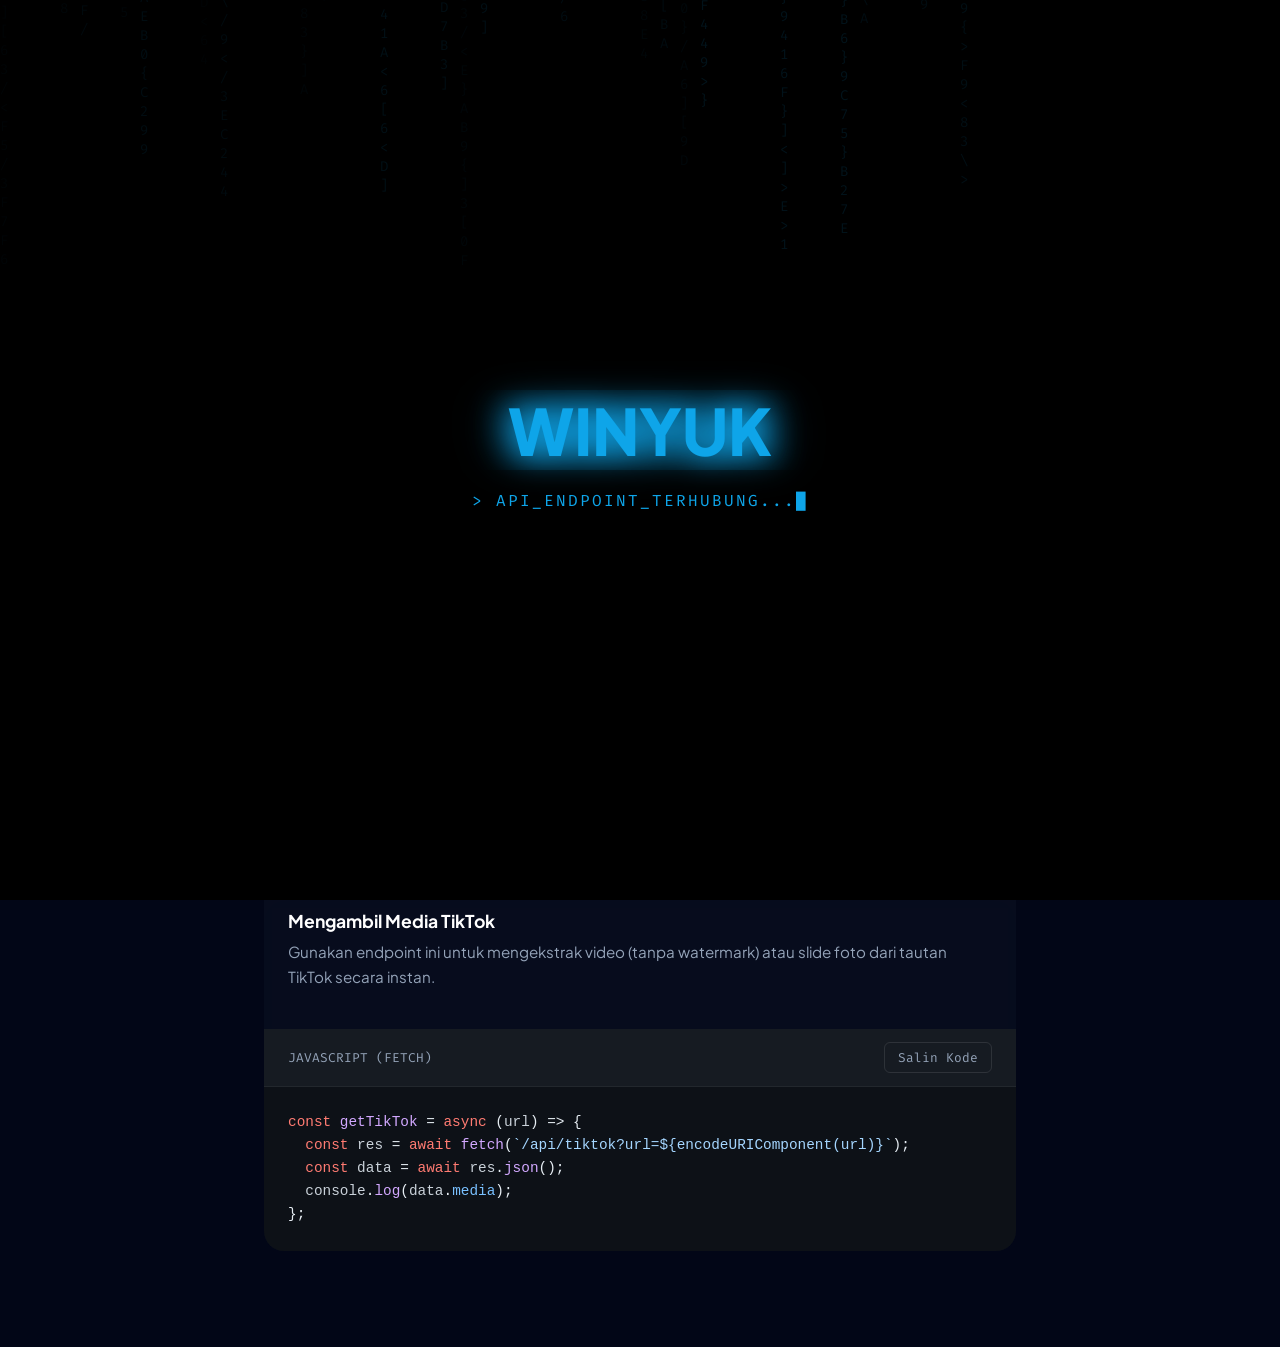
==== commit 9e786861: "Update index.html" ====
--- a/index.html
+++ b/index.html
@@ -4,236 +4,281 @@
     <meta charset="UTF-8">
     <meta name="viewport" content="width=device-width, initial-scale=1.0">
     <title>WINYUK | Ultimate API Explorer</title>
-    <link href="https://fonts.googleapis.com/css2?family=Fira+Code:wght@400;600&family=Plus+Jakarta+Sans:wght@300;400;600;800&display=swap" rel="stylesheet">
+    <link href="https://fonts.googleapis.com/css2?family=Fira+Code:wght@400;500;600&family=Plus+Jakarta+Sans:wght@300;400;600;800&display=swap" rel="stylesheet">
     <style>
         :root {
-            --bg-base: #020617; /* Sedikit lebih gelap */
-            --grid-color: rgba(14, 165, 233, 0.05);
-            --card-bg: rgba(15, 23, 42, 0.7); /* Slate darker */
-            --card-border: rgba(255, 255, 255, 0.06);
-            --primary: #0ea5e9; /* Sky blue neon */
-            --secondary: #a855f7; /* Purple neon */
+            --bg-base: #020617;
+            --bg-surface: rgba(15, 23, 42, 0.6);
+            --grid-color: rgba(56, 189, 248, 0.04);
+            --border-glow: rgba(56, 189, 248, 0.2);
+            --primary: #0ea5e9;
+            --secondary: #8b5cf6;
+            --accent: #f43f5e;
             --tiktok: #ff0050;
             --discord: #5865F2;
-            --upload: #22c55e; /* Green neon */
-            --text-main: #f1f5f9;
+            --upload: #10b981;
+            --text-main: #f8fafc;
             --text-muted: #94a3b8;
+            --badge-get: #0ea5e9;
+            --badge-post: #f59e0b;
         }
 
         * { margin: 0; padding: 0; box-sizing: border-box; }
 
         body {
-            background-color: var(--bg-base); color: var(--text-main); font-family: 'Plus Jakarta Sans', sans-serif;
-            min-height: 100vh; display: flex; flex-direction: column; align-items: center; overflow-x: hidden; position: relative;
-        }
+            background-color: var(--bg-base); color: var(--text-main);
+            font-family: 'Plus Jakarta Sans', sans-serif;
+            min-height: 100vh; display: flex; flex-direction: column; align-items: center;
+            overflow-x: hidden; position: relative; scroll-behavior: smooth;
+        }
+
+        /* --- BACKGROUND ANIMATION --- */
+        body::before {
+            content: ''; position: fixed; inset: 0;
+            background-image: 
+                linear-gradient(var(--grid-color) 1px, transparent 1px),
+                linear-gradient(90deg, var(--grid-color) 1px, transparent 1px);
+            background-size: 50px 50px; animation: panGrid 30s linear infinite; z-index: -2;
+        }
+        body::after {
+            content: ''; position: fixed; top: 0; left: 50%; width: 100vw; height: 100vh;
+            transform: translateX(-50%);
+            background: radial-gradient(circle at 50% 0%, rgba(14, 165, 233, 0.15), transparent 60%),
+                        radial-gradient(circle at 80% 80%, rgba(139, 92, 246, 0.1), transparent 50%);
+            z-index: -1; pointer-events: none;
+        }
+
+        /* --- CYBER PRELOADER --- */
+        #preloader {
+            position: fixed; inset: 0; background-color: #000; z-index: 9999;
+            display: flex; flex-direction: column; justify-content: center; align-items: center;
+            transition: opacity 0.8s ease, visibility 0.8s ease; overflow: hidden;
+        }
+        #preloader.fade-out { opacity: 0; visibility: hidden; }
+        #matrix-rain { position: absolute; inset: 0; font-family: 'Fira Code', monospace; font-size: 14px; color: var(--primary); opacity: 0.2; pointer-events: none; }
+        
+        .svg-text-regen { width: 350px; height: 80px; z-index: 2; filter: drop-shadow(0 0 15px var(--primary)); }
+        .svg-text-regen text {
+            font-family: 'Plus Jakarta Sans', sans-serif; font-weight: 800; font-size: 64px; text-transform: uppercase;
+            fill: none; stroke: var(--primary); stroke-width: 1.5; stroke-dasharray: 600; stroke-dashoffset: 600;
+            animation: drawText 2.5s ease-in-out forwards, fillText 1s ease-in-out 2.5s forwards;
+        }
+        .loader-terminal { font-family: 'Fira Code', monospace; color: var(--primary); font-size: 1rem; margin-top: 20px; letter-spacing: 2px; z-index: 2; }
+        .loader-terminal::after { content: '█'; animation: blink 1s infinite; }
+
+        /* --- HEADER --- */
+        header { text-align: center; padding: 5rem 2rem 2rem; animation: slideDown 1s cubic-bezier(0.16, 1, 0.3, 1) 3s forwards; opacity: 0; transform: translateY(-30px); }
+        h1 {
+            font-size: 4rem; font-weight: 800; letter-spacing: -1px; margin-bottom: 0.5rem;
+            background: linear-gradient(to right, #38bdf8, #818cf8, #e879f9, #38bdf8);
+            background-size: 200% auto; -webkit-background-clip: text; -webkit-text-fill-color: transparent;
+            animation: gradientShine 5s linear infinite;
+        }
+        .subtitle { font-family: 'Fira Code', monospace; color: var(--text-muted); font-size: 1rem; }
+        .subtitle span { color: var(--primary); }
+
+        /* --- MAIN GLASS CONTAINER --- */
+        .wrapper {
+            width: 100%; max-width: 700px; padding: 0 1.5rem; margin-bottom: 4rem;
+            opacity: 0; animation: fadeUp 1s cubic-bezier(0.16, 1, 0.3, 1) 3.2s forwards;
+        }
+        .container {
+            background: var(--bg-surface); backdrop-filter: blur(24px); -webkit-backdrop-filter: blur(24px);
+            border: 1px solid var(--card-border); border-radius: 24px; padding: 2.5rem;
+            box-shadow: 0 25px 50px -12px rgba(0, 0, 0, 0.5), inset 0 1px 1px rgba(255, 255, 255, 0.1);
+            position: relative; overflow: hidden; transition: transform 0.3s ease, box-shadow 0.3s ease;
+        }
+        .container:hover { transform: translateY(-5px); box-shadow: 0 30px 60px -12px rgba(14, 165, 233, 0.15), inset 0 1px 1px rgba(255, 255, 255, 0.1); }
+        .container::before {
+            content: ''; position: absolute; top: 0; left: 0; width: 100%; height: 2px;
+            background: linear-gradient(90deg, transparent, var(--primary), var(--secondary), transparent);
+            opacity: 0.5;
+        }
+
+        /* --- MODERN TABS --- */
+        .tabs { display: flex; gap: 0.5rem; margin-bottom: 2rem; background: rgba(0,0,0,0.3); padding: 0.4rem; border-radius: 16px; border: 1px solid rgba(255,255,255,0.05); }
+        .tab-btn {
+            flex: 1; padding: 0.8rem; border: none; background: transparent; color: var(--text-muted); font-weight: 600;
+            border-radius: 12px; cursor: pointer; transition: all 0.3s cubic-bezier(0.4, 0, 0.2, 1); font-size: 0.95rem;
+        }
+        .tab-btn:hover { color: var(--text-main); background: rgba(255,255,255,0.05); }
+        .tab-btn.active { background: rgba(255,255,255,0.1); color: var(--text-main); box-shadow: 0 4px 15px rgba(0,0,0,0.2); }
+        .tab-btn.active[data-target="tiktok"] { border-bottom: 2px solid var(--tiktok); }
+        .tab-btn.active[data-target="discord"] { border-bottom: 2px solid var(--discord); }
+        .tab-btn.active[data-target="upload"] { border-bottom: 2px solid var(--upload); }
+
+        /* --- INPUTS --- */
+        .input-group { margin-bottom: 1.5rem; }
+        input[type="text"] {
+            width: 100%; padding: 1.2rem 1.5rem; background: rgba(0,0,0,0.4); border: 1px solid rgba(255,255,255,0.1);
+            border-radius: 16px; color: white; font-size: 1rem; font-family: 'Fira Code', monospace;
+            transition: all 0.3s ease;
+        }
+        input[type="text"]:focus {
+            outline: none; border-color: var(--primary); background: rgba(0,0,0,0.6);
+            box-shadow: 0 0 0 4px rgba(14, 165, 233, 0.1);
+        }
+
+        /* --- DRAG & DROP ZONE --- */
+        .file-upload-wrapper {
+            width: 100%; padding: 3rem 2rem; border: 2px dashed rgba(255,255,255,0.15); border-radius: 16px;
+            text-align: center; cursor: pointer; transition: all 0.3s ease; background: rgba(0,0,0,0.2);
+            display: none; margin-bottom: 1.5rem; position: relative;
+        }
+        .file-upload-wrapper:hover { border-color: var(--upload); background: rgba(16, 185, 129, 0.05); }
+        .file-upload-wrapper input[type="file"] { position: absolute; inset: 0; opacity: 0; cursor: pointer; }
+        .file-icon { font-size: 3rem; margin-bottom: 1rem; transition: transform 0.3s; }
+        .file-upload-wrapper:hover .file-icon { transform: translateY(-5px); }
+        .file-text { font-family: 'Plus Jakarta Sans'; color: var(--text-muted); font-size: 1rem; font-weight: 500;}
+        .file-text span { color: var(--upload); font-weight: 800; }
+
+        /* --- ACTION BUTTON --- */
+        .btn-process {
+            width: 100%; padding: 1.2rem; background: var(--text-main); color: var(--bg-base);
+            border: none; border-radius: 16px; font-size: 1.1rem; font-weight: 800; text-transform: uppercase;
+            letter-spacing: 1px; cursor: pointer; transition: all 0.3s ease; display: flex; justify-content: center; align-items: center;
+        }
+        .btn-process:hover { transform: translateY(-2px); box-shadow: 0 10px 25px rgba(255,255,255,0.2); background: white; }
+        .btn-process:active { transform: translateY(1px); }
+        .loader { display: none; width: 24px; height: 24px; border: 3px solid rgba(0,0,0,0.1); border-bottom-color: #000; border-radius: 50%; animation: spin 0.8s linear infinite; }
+
+        /* --- RESULTS AREA --- */
+        .result-box {
+            margin-top: 2rem; padding: 1.5rem; border-radius: 16px; background: rgba(0,0,0,0.4);
+            border: 1px solid rgba(255,255,255,0.05); display: none; animation: popIn 0.4s cubic-bezier(0.16, 1, 0.3, 1);
+        }
+        .status-header { border-bottom: 1px solid rgba(255,255,255,0.1); padding-bottom: 1rem; margin-bottom: 1rem; }
+        .status-header h3 { color: var(--upload); font-family: 'Fira Code', monospace; font-size: 1.1rem; display: flex; align-items: center; gap: 8px;}
+        .status-header h3::before { content: ''; width: 8px; height: 8px; background: var(--upload); border-radius: 50%; box-shadow: 0 0 10px var(--upload); }
+        
+        .media-grid { display: grid; grid-template-columns: repeat(auto-fit, minmax(140px, 1fr)); gap: 1rem; }
+        .media-item { background: rgba(0,0,0,0.3); padding: 0.5rem; border-radius: 12px; border: 1px solid rgba(255,255,255,0.05); }
+        .media-item img, .media-item video { width: 100%; border-radius: 8px; aspect-ratio: 9/16; object-fit: cover; margin-bottom: 0.8rem; }
+        .btn-download { display: block; width: 100%; padding: 0.8rem; background: rgba(255,255,255,0.05); color: white; text-align: center; text-decoration: none; font-weight: 600; border-radius: 8px; font-size: 0.9rem; transition: 0.3s; }
+        .btn-download:hover { background: var(--primary); }
+
+        .url-result { display: flex; align-items: center; gap: 10px; background: rgba(0,0,0,0.5); padding: 0.8rem 1rem; border-radius: 12px; border: 1px solid rgba(255,255,255,0.1); margin-top: 1rem; }
+        .url-text { font-family: 'Fira Code', monospace; color: var(--text-main); font-size: 0.9rem; overflow: hidden; text-overflow: ellipsis; white-space: nowrap; flex: 1; }
+        .btn-copy-url { background: rgba(255,255,255,0.1); color: white; border: none; padding: 0.6rem 1.2rem; border-radius: 8px; font-weight: 600; cursor: pointer; transition: 0.3s; }
+        .btn-copy-url:hover { background: white; color: black; }
 
         /* =========================================
-           --- CYBER MATRIX PRELOADER (NEW & COOL) ---
+           --- API DOCUMENTATION SECTION (NEW) ---
            ========================================= */
-        #preloader {
-            position: fixed; top: 0; left: 0; width: 100vw; height: 100vh;
-            background-color: #000; /* Hitam pekat saat loading */
-            z-index: 9999; display: flex; flex-direction: column; justify-content: center; align-items: center;
-            transition: opacity 0.8s cubic-bezier(0.16, 1, 0.3, 1), visibility 0.8s;
-            overflow: hidden;
-        }
-        #preloader.fade-out { opacity: 0; visibility: hidden; }
-
-        /* Hujan Kode Digital (Background) */
-        #matrix-rain {
-            position: absolute; top: 0; left: 0; width: 100%; height: 100%;
-            font-family: 'Fira Code', monospace; font-size: 14px;
-            color: var(--primary); opacity: 0.15;
-            overflow: hidden; pointer-events: none;
-        }
-
-        .preloader-content {
-            position: relative; z-index: 2; text-align: center;
-            display: flex; flex-direction: column; align-items: center; gap: 30px;
-        }
-
-        /* Efek Regen Teks WINYUK (SVG Path Animation) */
-        .svg-text-regen {
-            width: 320px; height: 70px;
-        }
+        .api-docs-section {
+            width: 100%; max-width: 800px; padding: 0 1.5rem; margin: 2rem auto 6rem;
+            opacity: 0; animation: fadeUp 1s cubic-bezier(0.16, 1, 0.3, 1) 3.5s forwards;
+        }
+        .section-header { text-align: left; margin-bottom: 2rem; border-bottom: 1px solid var(--card-border); padding-bottom: 1rem;}
+        .section-header h2 { font-size: 2rem; font-weight: 800; color: white; margin-bottom: 0.5rem; }
+        .section-header p { color: var(--text-muted); font-size: 1rem; }
+
+        .docs-layout { display: flex; flex-direction: column; gap: 1.5rem; }
         
-        .svg-text-regen text {
-            font-family: 'Plus Jakarta Sans', sans-serif;
-            font-weight: 800; font-size: 56px; text-transform: uppercase;
-            letter-spacing: 4px;
-            fill: none; stroke: var(--primary);
-            stroke-width: 1.5;
-            stroke-dasharray: 600; stroke-dashoffset: 600;
-            animation: textRegenEffect 3s ease-in-out forwards, textGlowEffect 1.5s ease-in-out infinite alternate 2.5s;
-            filter: drop-shadow(0 0 10px var(--primary));
-        }
-
-        .loader-info {
-            font-family: 'Fira Code', monospace; font-size: 0.9rem;
-            color: var(--primary); text-transform: uppercase; letter-spacing: 2px;
-            display: flex; flex-direction: column; align-items: center; gap: 10px;
-        }
-
-        .loader-terminal::after { content: '_'; animation: blinkCursor 0.8s infinite; }
-
-        .loading-bar-scanner {
-            width: 200px; height: 3px; background: rgba(14, 165, 233, 0.1);
-            border-radius: 2px; overflow: hidden; position: relative;
-        }
-        .loading-bar-scanner::after {
-            content: ''; position: absolute; top: 0; left: -100%; width: 100%; height: 100%;
-            background: linear-gradient(90deg, transparent, var(--primary), transparent);
-            animation: barScan 1.2s cubic-bezier(0.4, 0, 0.2, 1) infinite;
-            filter: drop-shadow(0 0 5px var(--primary));
-        }
-
-        @keyframes textRegenEffect { to { stroke-dashoffset: 0; } }
-        @keyframes textGlowEffect {
-            0% { fill: rgba(14, 165, 233, 0); stroke: var(--primary); }
-            100% { fill: var(--primary); stroke: rgba(14, 165, 233, 0); filter: drop-shadow(0 0 20px var(--primary)); }
-        }
-        @keyframes blinkCursor { 0%, 100% { opacity: 1; } 50% { opacity: 0; } }
-        @keyframes barScan { to { left: 100%; } }
-
-        /* --- BACKGROUND & HEADER --- */
-        body::before { content: ''; position: fixed; top: 0; left: 0; width: 100vw; height: 100vh; background-image: linear-gradient(var(--grid-color) 1px, transparent 1px), linear-gradient(90deg, var(--grid-color) 1px, transparent 1px); background-size: 50px 50px; animation: gridMove 30s linear infinite; z-index: -2; opacity: 0.5; }
-        body::after { content: ''; position: fixed; top: 50%; left: 50%; width: 90vw; height: 90vh; transform: translate(-50%, -50%); background: radial-gradient(circle, rgba(14,165,233,0.12) 0%, rgba(168,85,247,0.04) 40%, transparent 75%); z-index: -1; pointer-events: none; animation: pulseGlow 10s ease-in-out infinite alternate; }
-
-        header { text-align: center; padding: 4rem 2rem 2rem; animation: slideDownFade 1s cubic-bezier(0.16, 1, 0.3, 1) forwards; animation-delay: 3.5s; opacity: 0; transform: translateY(-40px); }
-        h1 { font-size: 3.5rem; font-weight: 800; text-transform: uppercase; letter-spacing: 2px; background: linear-gradient(45deg, #38bdf8, #818cf8, #c084fc); background-size: 200% auto; -webkit-background-clip: text; -webkit-text-fill-color: transparent; margin-bottom: 0.5rem; animation: shineText 5s linear infinite; }
-        .subtitle { font-family: 'Fira Code', monospace; color: var(--primary); font-size: 0.9rem; letter-spacing: 1px; opacity: 0.8; }
-
-        /* --- MAIN FORM CONTAINER --- */
-        .wrapper { position: relative; width: 100%; max-width: 650px; margin-bottom: 4rem; opacity: 0; animation: revealElement 1s cubic-bezier(0.16, 1, 0.3, 1) forwards 3.7s, floatContainer 6s ease-in-out infinite 4.7s; }
-        .wrapper::before { content: ''; position: absolute; inset: -2px; background: linear-gradient(45deg, var(--primary), var(--secondary), transparent, var(--primary)); border-radius: 26px; z-index: -1; filter: blur(12px); opacity: 0.4; animation: borderSpin 6s linear infinite; }
-        .container { background: var(--card-bg); border: 1px solid var(--card-border); border-radius: 24px; padding: 2.5rem; backdrop-filter: blur(20px); -webkit-backdrop-filter: blur(20px); box-shadow: inset 0 0 20px rgba(255,255,255,0.01); }
-
-        /* --- TABS --- */
-        .tabs { display: flex; gap: 0.8rem; margin-bottom: 2rem; background: rgba(0,0,0,0.4); padding: 0.5rem; border-radius: 16px; border: 1px solid rgba(255,255,255,0.04); }
-        .tab-btn { flex: 1; padding: 0.8rem; border: none; background: transparent; color: var(--text-muted); font-weight: 600; border-radius: 12px; cursor: pointer; transition: all 0.4s cubic-bezier(0.16, 1, 0.3, 1); position: relative; overflow: hidden; }
-        .tab-btn::before { content: ''; position: absolute; top: 0; left: 0; width: 100%; height: 100%; background: rgba(255,255,255,0.1); transform: translateY(100%); transition: transform 0.3s ease; z-index: 0; }
-        .tab-btn:hover::before { transform: translateY(0); }
-        .tab-btn span { position: relative; z-index: 1; }
+        .docs-nav { display: flex; gap: 0.5rem; overflow-x: auto; padding-bottom: 0.5rem; }
+        .docs-nav::-webkit-scrollbar { height: 4px; }
+        .docs-nav::-webkit-scrollbar-thumb { background: rgba(255,255,255,0.1); border-radius: 4px; }
+        .doc-nav-btn {
+            background: rgba(255,255,255,0.03); border: 1px solid rgba(255,255,255,0.05); color: var(--text-muted);
+            padding: 0.6rem 1.2rem; border-radius: 20px; font-size: 0.9rem; font-weight: 600; cursor: pointer; transition: 0.3s; white-space: nowrap;
+        }
+        .doc-nav-btn:hover { background: rgba(255,255,255,0.08); color: white; }
+        .doc-nav-btn.active { background: white; color: black; border-color: white; }
+
+        .doc-card {
+            background: rgba(15, 23, 42, 0.4); border: 1px solid var(--card-border);
+            border-radius: 20px; overflow: hidden; backdrop-filter: blur(12px);
+        }
         
-        /* Removed HD Tab styling */
-        .tab-btn.active[data-target="tiktok"] { background: var(--tiktok); color: white; box-shadow: 0 0 20px rgba(255, 0, 80, 0.4); transform: scale(1.02); }
-        .tab-btn.active[data-target="discord"] { background: var(--discord); color: white; box-shadow: 0 0 20px rgba(88, 101, 242, 0.4); transform: scale(1.02); }
-        .tab-btn.active[data-target="upload"] { background: var(--upload); color: white; box-shadow: 0 0 20px rgba(34, 197, 94, 0.4); transform: scale(1.02); }
-
-        /* --- INPUTS & FILE UPLOAD --- */
-        .input-group { position: relative; margin-bottom: 1.5rem; transition: all 0.3s ease; }
-        input[type="text"] { width: 100%; padding: 1.2rem 1.5rem; background: rgba(0,0,0,0.5); border: 2px solid rgba(255,255,255,0.08); border-radius: 16px; color: white; font-size: 1rem; font-family: 'Fira Code', monospace; outline: none; transition: all 0.3s ease; box-shadow: inset 0 2px 5px rgba(0,0,0,0.5); }
-        input[type="text"]:focus { border-color: var(--primary); background: rgba(0,0,0,0.7); box-shadow: 0 0 25px rgba(14, 165, 233, 0.2), inset 0 2px 5px rgba(0,0,0,0.5); }
-
-        .file-upload-wrapper { width: 100%; padding: 2.5rem 2rem; border: 2px dashed rgba(255,255,255,0.15); border-radius: 16px; text-align: center; cursor: pointer; transition: all 0.3s ease; background: rgba(0,0,0,0.3); position: relative; overflow: hidden; display: none; margin-bottom: 1.5rem; }
-        .file-upload-wrapper:hover { border-color: var(--upload); background: rgba(34, 197, 94, 0.05); box-shadow: 0 0 20px rgba(34, 197, 94, 0.1); }
-        .file-upload-wrapper input[type="file"] { position: absolute; top: 0; left: 0; width: 100%; height: 100%; opacity: 0; cursor: pointer; z-index: 2; }
-        .file-icon { font-size: 2.5rem; margin-bottom: 10px; color: var(--upload); }
-        .file-text { font-family: 'Fira Code', monospace; color: var(--text-muted); font-size: 0.95rem; }
-        .file-text span { color: var(--upload); font-weight: 600; text-decoration: underline; }
-
-        .btn-process { width: 100%; padding: 1.2rem; background: linear-gradient(135deg, var(--primary), var(--secondary)); color: white; border: none; border-radius: 16px; font-size: 1.1rem; font-weight: 800; text-transform: uppercase; letter-spacing: 1px; cursor: pointer; transition: all 0.4s ease; position: relative; overflow: hidden; }
-        .btn-process::after { content: ''; position: absolute; top: -50%; left: -50%; width: 200%; height: 200%; background: linear-gradient(transparent, rgba(255,255,255,0.3), transparent); transform: rotate(45deg) translateY(-100%); transition: all 0.6s ease; }
-        .btn-process:hover { transform: translateY(-3px); box-shadow: 0 15px 30px rgba(168, 85, 247, 0.3); }
-        .btn-process:hover::after { transform: rotate(45deg) translateY(100%); }
-
-        /* --- RESULTS --- */
-        .result-box { margin-top: 2rem; padding: 1.5rem; border-radius: 16px; background: rgba(0,0,0,0.6); border: 1px solid var(--card-border); display: none; word-break: break-word; animation: scaleIn 0.5s cubic-bezier(0.16, 1, 0.3, 1); }
-        .loader { display: none; width: 24px; height: 24px; border: 3px solid rgba(255,255,255,0.1); border-bottom-color: white; border-radius: 50%; margin: 0 auto; animation: rotation 0.8s linear infinite; }
-        .media-grid { display: grid; grid-template-columns: repeat(auto-fit, minmax(130px, 1fr)); gap: 1rem; margin-top: 1.5rem; }
-        .media-item { background: rgba(255,255,255,0.02); padding: 0.8rem; border-radius: 16px; text-align: center; border: 1px solid rgba(255,255,255,0.05); transition: transform 0.3s ease; animation: popIn 0.5s cubic-bezier(0.16, 1, 0.3, 1) backwards; }
-        .media-item:hover { transform: scale(1.05); border-color: var(--primary); background: rgba(14, 165, 233, 0.05); }
-        .media-item img, .media-item video { width: 100%; border-radius: 10px; margin-bottom: 1rem; aspect-ratio: 9/16; object-fit: cover; background: #000; box-shadow: 0 5px 15px rgba(0,0,0,0.5); }
-        .btn-download { display: inline-block; width: 100%; padding: 0.7rem; background: rgba(255,255,255,0.08); color: var(--text-main); text-decoration: none; font-weight: 600; border-radius: 10px; font-size: 0.85rem; transition: all 0.3s; border: 1px solid transparent; }
-        .btn-download:hover { background: var(--primary); color: #fff; box-shadow: 0 0 20px rgba(14, 165, 233, 0.4); border-color: var(--primary); }
+        /* Endpoint Bar */
+        .endpoint-bar {
+            display: flex; align-items: center; gap: 1rem; padding: 1.2rem 1.5rem;
+            background: rgba(0,0,0,0.4); border-bottom: 1px solid var(--card-border);
+        }
+        .method-badge {
+            font-family: 'Fira Code', monospace; font-size: 0.85rem; font-weight: 800;
+            padding: 0.3rem 0.8rem; border-radius: 6px; letter-spacing: 1px;
+        }
+        .method-badge.get { background: rgba(14, 165, 233, 0.15); color: var(--badge-get); border: 1px solid rgba(14, 165, 233, 0.3); }
+        .method-badge.post { background: rgba(245, 158, 11, 0.15); color: var(--badge-post); border: 1px solid rgba(245, 158, 11, 0.3); }
+        .endpoint-url { font-family: 'Fira Code', monospace; color: var(--text-main); font-size: 1rem; word-break: break-all; }
+
+        /* Description & Params */
+        .doc-info { padding: 1.5rem; border-bottom: 1px solid var(--card-border); }
+        .doc-info h4 { color: white; font-size: 1.1rem; margin-bottom: 0.5rem; }
+        .doc-info p { color: var(--text-muted); font-size: 0.95rem; line-height: 1.6; margin-bottom: 1rem; }
         
-        .url-result { display: flex; align-items: center; justify-content: space-between; background: rgba(0,0,0,0.5); padding: 1rem; border-radius: 12px; border: 1px solid rgba(255,255,255,0.1); margin-top: 1rem; }
-        .url-text { font-family: 'Fira Code', monospace; color: var(--text-main); overflow: hidden; text-overflow: ellipsis; white-space: nowrap; margin-right: 10px; }
-        .btn-copy-url { background: rgba(255,255,255,0.1); color: white; border: 1px solid rgba(255,255,255,0.2); padding: 0.5rem 1rem; border-radius: 8px; font-weight: 700; cursor: pointer; font-family: 'Fira Code', monospace; transition: 0.3s; }
-        .btn-copy-url:hover { background: white; color: black; box-shadow: 0 0 15px rgba(255,255,255,0.5); }
-
-        /* --- API INTEGRATION SHOWCASE --- */
-        .integration-section { width: 100%; max-width: 650px; margin: 0 auto 5rem; opacity: 0; transform: translateY(40px); animation: slideUpFade 1s cubic-bezier(0.16, 1, 0.3, 1) forwards 4.2s; }
-        .integration-title { text-align: center; font-family: 'Fira Code', monospace; color: var(--text-muted); margin-bottom: 1rem; font-size: 1.1rem; text-transform: uppercase; letter-spacing: 2px; }
-        
-        /* Docs Tabs */
-        .docs-tabs { display: flex; justify-content: center; flex-wrap: wrap; gap: 0.5rem; margin-bottom: 1.5rem; }
-        .doc-tab-btn { background: rgba(255,255,255,0.03); border: 1px solid rgba(255,255,255,0.05); color: var(--text-muted); padding: 0.4rem 1rem; border-radius: 8px; font-family: 'Fira Code', monospace; font-size: 0.85rem; cursor: pointer; transition: all 0.3s; }
-        .doc-tab-btn:hover { color: white; border-color: rgba(255,255,255,0.2); background: rgba(255,255,255,0.05); }
-        .doc-tab-btn.active { background: rgba(255,255,255,0.08); }
-        .doc-tab-btn.active[data-doc="tiktok"] { color: var(--tiktok); border-color: var(--tiktok); box-shadow: 0 0 10px rgba(255, 0, 80, 0.1); }
-        .doc-tab-btn.active[data-doc="discord"] { color: var(--discord); border-color: var(--discord); box-shadow: 0 0 10px rgba(88, 101, 242, 0.1); }
-        .doc-tab-btn.active[data-doc="upload"] { color: var(--upload); border-color: var(--upload); box-shadow: 0 0 10px rgba(34, 197, 94, 0.1); }
-
-        .code-window { background: #080c14; border: 1px solid var(--card-border); border-radius: 16px; overflow: hidden; box-shadow: 0 20px 40px rgba(0,0,0,0.5), inset 0 0 0 1px rgba(255,255,255,0.02); transition: transform 0.4s, box-shadow 0.4s; }
-        .code-window:hover { transform: translateY(-8px); box-shadow: 0 30px 60px rgba(14, 165, 233, 0.15), inset 0 0 0 1px var(--primary); }
-        .code-header { background: #0f172a; padding: 1rem 1.2rem; display: flex; align-items: center; justify-content: space-between; border-bottom: 1px solid var(--card-border); }
-        .mac-dots { display: flex; gap: 8px; }
-        .mac-dot { width: 12px; height: 12px; border-radius: 50%; }
-        .dot-red { background: #ef4444; }
-        .dot-yellow { background: #f59e0b; }
-        .dot-green { background: #22c55e; }
-        .code-title { font-family: 'Fira Code', monospace; color: var(--text-muted); font-size: 0.9rem; transition: color 0.3s; }
-        
-        .btn-copy { background: rgba(255,255,255,0.04); border: 1px solid rgba(255,255,255,0.08); color: var(--text-main); padding: 0.4rem 1rem; border-radius: 8px; cursor: pointer; font-family: 'Fira Code', monospace; font-size: 0.8rem; transition: all 0.3s; }
-        .btn-copy:hover { font-weight: 700; color: #000 !important; background: var(--primary); border-color: var(--primary); box-shadow: 0 0 15px var(--primary); }
-        
-        .code-content { padding: 1.5rem; overflow-x: auto; font-family: 'Fira Code', monospace; font-size: 0.9rem; line-height: 1.7; color: #cbd5e1; }
-        .sy-kw { color: #ff7b72; } .sy-fn { color: #d2a8ff; } .sy-st { color: #a5d6ff; } .sy-cm { color: #8b949e; font-style: italic; } .sy-obj { color: #79c0ff; }
-
-        /* Animations Keyframes */
-        @keyframes shineText { to { background-position: 200% center; } }
-        @keyframes slideDownFade { to { opacity: 1; transform: translateY(0); } }
-        @keyframes revealElement { to { opacity: 1; transform: translateY(0); } }
-        @keyframes gridMove { 0% { transform: translateY(0); } 100% { transform: translateY(50px); } }
-        @keyframes pulseGlow { 0% { opacity: 0.8; transform: translate(-50%, -50%) scale(1); } 100% { opacity: 1; transform: translate(-50%, -50%) scale(1.05); } }
-        @keyframes floatContainer { 0%, 100% { transform: translateY(0); } 50% { transform: translateY(-10px); } }
-        @keyframes borderSpin { 100% { filter: hue-rotate(360deg) blur(12px); } }
-        @keyframes scaleIn { from { opacity: 0; transform: scale(0.95) translateY(10px); } to { opacity: 1; transform: scale(1) translateY(0); } }
-        @keyframes popIn { from { opacity: 0; transform: scale(0.8); } to { opacity: 1; transform: scale(1); } }
-        @keyframes rotation { 0% { transform: rotate(0deg); } 100% { transform: rotate(360deg); } }
+        /* Code Window */
+        .code-window { background: #0d1117; }
+        .code-header {
+            display: flex; justify-content: space-between; align-items: center;
+            padding: 0.8rem 1.5rem; background: #161b22; border-bottom: 1px solid rgba(255,255,255,0.05);
+        }
+        .code-lang { font-family: 'Fira Code', monospace; color: var(--text-muted); font-size: 0.8rem; text-transform: uppercase; }
+        .btn-copy-code {
+            background: transparent; color: var(--text-muted); border: 1px solid rgba(255,255,255,0.1);
+            padding: 0.4rem 0.8rem; border-radius: 6px; font-size: 0.8rem; font-family: 'Fira Code', monospace; cursor: pointer; transition: 0.2s;
+        }
+        .btn-copy-code:hover { background: rgba(255,255,255,0.1); color: white; }
+        .code-content { padding: 1.5rem; overflow-x: auto; font-family: 'Fira Code', monospace; font-size: 0.9rem; line-height: 1.6; color: #e6edf3; }
+
+        /* Syntax Highlighting (VS Code Style) */
+        .sy-kw { color: #ff7b72; } /* Keyword */
+        .sy-fn { color: #d2a8ff; } /* Function */
+        .sy-st { color: #a5d6ff; } /* String */
+        .sy-cm { color: #8b949e; font-style: italic; } /* Comment */
+        .sy-ob { color: #79c0ff; } /* Object Key */
+        .sy-vr { color: #c9d1d9; } /* Variable */
+
+        /* --- KEYFRAMES --- */
+        @keyframes panGrid { 0% { background-position: 0 0; } 100% { background-position: 50px 50px; } }
+        @keyframes drawText { to { stroke-dashoffset: 0; } }
+        @keyframes fillText { to { fill: var(--primary); stroke: transparent; filter: drop-shadow(0 0 20px var(--primary)); } }
+        @keyframes blink { 0%, 100% { opacity: 1; } 50% { opacity: 0; } }
+        @keyframes slideDown { to { opacity: 1; transform: translateY(0); } }
+        @keyframes fadeUp { to { opacity: 1; transform: translateY(0); } }
+        @keyframes gradientShine { to { background-position: 200% center; } }
+        @keyframes floatContainer { 0%, 100% { transform: translateY(0); } 50% { transform: translateY(-8px); } }
+        @keyframes popIn { from { opacity: 0; transform: scale(0.95); } to { opacity: 1; transform: scale(1); } }
+        @keyframes spin { to { transform: rotate(360deg); } }
 
     </style>
 </head>
 <body>
 
     <div id="preloader">
-        <div id="matrix-rain"></div> <div class="preloader-content">
-            <svg class="svg-text-regen" viewBox="0 0 350 70">
-                <text x="50%" y="50%" text-anchor="middle" dominant-baseline="middle">WINYUK</text>
-            </svg>
-            <div class="loader-info">
-                <div class="loader-terminal" id="loader-text-val">> INITIALIZING_PAYLOAD...</div>
-                <div class="loading-bar-scanner"></div>
-            </div>
-        </div>
+        <div id="matrix-rain"></div>
+        <svg class="svg-text-regen" viewBox="0 0 350 80">
+            <text x="50%" y="50%" text-anchor="middle" dominant-baseline="central">WINYUK</text>
+        </svg>
+        <div class="loader-terminal" id="loader-text-val">> KONEKSI_SERVER_DI_MULAI</div>
     </div>
 
     <header>
         <h1>WINYUK API</h1>
-        <p class="subtitle">&lt; SYSTEM_ONLINE / PREMIUM_EXTRACTOR &gt;</p>
+        <p class="subtitle">Platform <span>Ekstraksi & Hosting</span> Tanpa Batas</p>
     </header>
 
     <div class="wrapper">
         <div class="container">
             <div class="tabs">
-                <button class="tab-btn active" data-target="tiktok" onclick="switchTab('tiktok')"><span>TikTok</span></button>
-                <button class="tab-btn" data-target="discord" onclick="switchTab('discord')"><span>Discord</span></button>
-                <button class="tab-btn" data-target="upload" onclick="switchTab('upload')"><span>Upload Foto</span></button>
-                </div>
+                <button class="tab-btn active" data-target="tiktok" onclick="switchTab('tiktok')">TikTok DL</button>
+                <button class="tab-btn" data-target="discord" onclick="switchTab('discord')">Discord DL</button>
+                <button class="tab-btn" data-target="upload" onclick="switchTab('upload')">Image Host</button>
+            </div>
 
             <div class="input-group" id="urlInputContainer">
-                <input type="text" id="urlInput" placeholder="> Input TikTok URL here_" autocomplete="off">
+                <input type="text" id="urlInput" placeholder="Masukkan URL TikTok di sini..." autocomplete="off">
             </div>
 
             <div class="file-upload-wrapper" id="fileUploadContainer">
                 <input type="file" id="fileInput" accept="image/png, image/jpeg, image/jpg, image/webp" onchange="displayFileName()">
-                <div class="file-icon" id="fileIcon">📸</div>
-                <div class="file-text" id="fileText">> DROP_IMAGE_HERE OR <span id="fileSpan">BROWSE</span>_</div>
+                <div class="file-icon" id="fileIcon">📁</div>
+                <div class="file-text" id="fileText">Tarik & Lepas Foto, atau <span id="fileSpan">Jelajahi</span></div>
             </div>
 
             <button class="btn-process" id="processBtn" onclick="processData()">
-                <span id="btnText">Execute Payload</span>
+                <span id="btnText">EKSEKUSI</span>
                 <div class="loader" id="loader"></div>
             </button>
 
@@ -241,155 +286,73 @@
         </div>
     </div>
 
-    <div class="integration-section">
-        <h2 class="integration-title">&gt; API_INTEGRATION_DOCS</h2>
-        
-        <div class="docs-tabs">
-            <button class="doc-tab-btn active" data-doc="tiktok" onclick="switchDoc('tiktok')">TikTok</button>
-            <button class="doc-tab-btn" data-doc="discord" onclick="switchDoc('discord')">Discord</button>
-            <button class="doc-tab-btn" data-doc="upload" onclick="switchDoc('upload')">Upload API</button>
+    <div class="api-docs-section">
+        <div class="section-header">
+            <h2>Dokumentasi API</h2>
+            <p>Integrasikan WINYUK API ke dalam project Anda dengan mudah. Tidak perlu API Key.</p>
+        </div>
+
+        <div class="docs-layout">
+            <div class="docs-nav">
+                <button class="doc-nav-btn active" onclick="loadDoc('tiktok')">TikTok Extractor</button>
+                <button class="doc-nav-btn" onclick="loadDoc('discord')">Discord Extractor</button>
+                <button class="doc-nav-btn" onclick="loadDoc('upload')">Image Hosting</button>
             </div>
 
-        <div class="code-window" id="codeWindowBox">
-            <div class="code-header">
-                <div class="mac-dots">
-                    <div class="mac-dot dot-red"></div>
-                    <div class="mac-dot dot-yellow"></div>
-                    <div class="mac-dot dot-green"></div>
-                </div>
-                <div class="code-title" id="docCodeTitle">fetchTikTok.js</div>
-                <button class="btn-copy" id="btnCopyCode" onclick="copyCode(this)">COPY_CODE</button>
-            </div>
-            <div class="code-content" id="docCodeContent">
+            <div class="doc-card" id="docCard">
                 </div>
         </div>
     </div>
 
     <script>
-        // --- DATA DOKUMENTASI API ---
-        const docsData = {
-            tiktok: {
-                title: "fetchTikTok.js", color: "var(--tiktok)",
-                code: `<span class="sy-cm">// Fetch Data TikTok via WINYUK API</span>\n<span class="sy-kw">const</span> <span class="sy-fn">fetchTikTok</span> = <span class="sy-kw">async</span> (targetUrl) => {\n    <span class="sy-kw">try</span> {\n        <span class="sy-kw">const</span> response = <span class="sy-kw">await</span> <span class="sy-fn">fetch</span>(<span class="sy-st">\`/api/tiktok?url=\${encodeURIComponent(targetUrl)}\`</span>);\n        <span class="sy-kw">const</span> data = <span class="sy-kw">await</span> response.<span class="sy-fn">json</span>();\n\n        <span class="sy-kw">if</span> (data.success) {\n            console.<span class="sy-fn">log</span>(<span class="sy-st">"Media Berhasil Diekstrak:"</span>, data.media);\n        } <span class="sy-kw">else</span> {\n            console.<span class="sy-fn">error</span>(<span class="sy-st">"Error API:"</span>, data.message);\n        }\n    } <span class="sy-kw">catch</span> (error) {\n        console.<span class="sy-fn">error</span>(<span class="sy-st">"Koneksi Gagal:"</span>, error);\n    }\n};\n\n<span class="sy-fn">fetchTikTok</span>(<span class="sy-st">"https://vt.tiktok.com/contoh"</span>);`,
-                rawCode: `// Fetch Data TikTok via WINYUK API\nconst fetchTikTok = async (targetUrl) => {\n    try {\n        const response = await fetch(\`/api/tiktok?url=\${encodeURIComponent(targetUrl)}\`);\n        const data = await response.json();\n\n        if (data.success) {\n            console.log("Media Berhasil Diekstrak:", data.media);\n        } else {\n            console.error("Error API:", data.message);\n        }\n    } catch (error) {\n        console.error("Koneksi Gagal:", error);\n    }\n};\n\nfetchTikTok("https://vt.tiktok.com/contoh");`
-            },
-            discord: {
-                title: "fetchDiscord.js", color: "var(--discord)",
-                code: `<span class="sy-cm">// Fetch Lampiran Discord via WINYUK API</span>\n<span class="sy-kw">const</span> <span class="sy-fn">fetchDiscord</span> = <span class="sy-kw">async</span> (discordUrl) => {\n    <span class="sy-kw">try</span> {\n        <span class="sy-kw">const</span> response = <span class="sy-kw">await</span> <span class="sy-fn">fetch</span>(<span class="sy-st">\`/api/discord?url=\${encodeURIComponent(discordUrl)}\`</span>);\n        <span class="sy-kw">const</span> data = <span class="sy-kw">await</span> response.<span class="sy-fn">json</span>();\n\n        <span class="sy-kw">if</span> (data.success) {\n            console.<span class="sy-fn">log</span>(<span class="sy-st">"Akses File Didapat:"</span>, data.media[0]);\n        } <span class="sy-kw">else</span> {\n            console.<span class="sy-fn">error</span>(<span class="sy-st">"Error Akses:"</span>, data.message);\n        }\n    } <span class="sy-kw">catch</span> (error) {\n        console.<span class="sy-fn">error</span>(<span class="sy-st">"Koneksi Gagal:"</span>, error);\n    }\n};\n\n<span class="sy-fn">fetchDiscord</span>(<span class="sy-st">"https://cdn.discordapp.com/attachments/..."</span>);`,
-                rawCode: `// Fetch Lampiran Discord via WINYUK API\nconst fetchDiscord = async (discordUrl) => {\n    try {\n        const response = await fetch(\`/api/discord?url=\${encodeURIComponent(discordUrl)}\`);\n        const data = await response.json();\n\n        if (data.success) {\n            console.log("Akses File Didapat:", data.media[0]);\n        } else {\n            console.error("Error Akses:", data.message);\n        }\n    } catch (error) {\n        console.error("Koneksi Gagal:", error);\n    }\n};\n\nfetchDiscord("https://cdn.discordapp.com/attachments/...");`
-            },
-            upload: {
-                title: "uploadImage.js", color: "var(--upload)",
-                code: `<span class="sy-cm">// Upload Foto Base64 via WINYUK API</span>\n<span class="sy-kw">const</span> <span class="sy-fn">uploadToWinyuk</span> = <span class="sy-kw">async</span> (base64String) => {\n    <span class="sy-kw">try</span> {\n        <span class="sy-kw">const</span> response = <span class="sy-kw">await</span> <span class="sy-fn">fetch</span>(<span class="sy-st">'/api/upload'</span>, {\n            <span class="sy-obj">method</span>: <span class="sy-st">'POST'</span>,\n            <span class="sy-obj">headers</span>: { <span class="sy-st">'Content-Type'</span>: <span class="sy-st">'application/json'</span> },\n            <span class="sy-obj">body</span>: JSON.<span class="sy-fn">stringify</span>({ <span class="sy-obj">image</span>: base64String })\n        });\n\n        <span class="sy-kw">const</span> data = <span class="sy-kw">await</span> response.<span class="sy-fn">json</span>();\n        <span class="sy-kw">if</span> (data.success) console.<span class="sy-fn">log</span>(<span class="sy-st">"URL Live Anda:"</span>, data.url);\n        <span class="sy-kw">else</span> console.<span class="sy-fn">error</span>(<span class="sy-st">"Gagal:"</span>, data.message);\n    } <span class="sy-kw">catch</span> (error) {\n        console.<span class="sy-fn">error</span>(<span class="sy-st">"API Error:"</span>, error);\n    }\n};`,
-                rawCode: `// Upload Foto Base64 via WINYUK API\nconst uploadToWinyuk = async (base64String) => {\n    try {\n        const response = await fetch('/api/upload', {\n            method: 'POST',\n            headers: { 'Content-Type': 'application/json' },\n            body: JSON.stringify({ image: base64String })\n        });\n\n        const data = await response.json();\n        if (data.success) console.log("URL Live Anda:", data.url);\n        else console.error("Gagal:", data.message);\n    } catch (error) {\n        console.error("API Error:", error);\n    }\n};`
-            }
-            // Removed HD Docs Data
-        };
-
-        let currentDocMode = 'tiktok'; 
-        document.getElementById('docCodeContent').innerHTML = `<pre><code>${docsData.tiktok.code}</code></pre>`;
-
-        function switchDoc(mode) {
-            currentDocMode = mode;
-            document.querySelectorAll('.doc-tab-btn').forEach(btn => btn.classList.remove('active'));
-            document.querySelector(`.doc-tab-btn[data-doc="${mode}"]`).classList.add('active');
-
-            const docTitle = document.getElementById('docCodeTitle');
-            const docContent = document.getElementById('docCodeContent');
-            const codeBox = document.getElementById('codeWindowBox');
-            const copyBtn = document.getElementById('btnCopyCode');
-            
-            docTitle.innerText = docsData[mode].title;
-            docTitle.style.color = docsData[mode].color;
-            docContent.innerHTML = `<pre><code>${docsData[mode].code}</code></pre>`;
-            
-            // Hover glow changes with layout
-            codeBox.style.boxShadow = `0 20px 40px rgba(0,0,0,0.5), inset 0 0 0 1px rgba(255,255,255,0.02)`;
-            codeBox.onmouseover = () => { codeBox.style.boxShadow = `0 30px 60px ${docsData[mode].color.replace(')', ', 0.15)').replace('var(--', 'rgba(')}, inset 0 0 0 1px ${docsData[mode].color}`; }
-            codeBox.onmouseout = () => { codeBox.style.boxShadow = `0 20px 40px rgba(0,0,0,0.5), inset 0 0 0 1px rgba(255,255,255,0.02)`; }
-            
-            // Reset Copy Button
-            copyBtn.style.background = "rgba(255,255,255,0.04)"; copyBtn.style.color = "var(--text-main)";
-            copyBtn.style.borderColor = "rgba(255,255,255,0.08)"; copyBtn.innerText = "COPY_CODE";
-        }
-
-        function copyCode(btn) {
-            const rawCode = docsData[currentDocMode].rawCode;
-            const themeColor = docsData[currentDocMode].color;
-
-            navigator.clipboard.writeText(rawCode).then(() => {
-                btn.innerText = "COPIED!"; btn.style.background = themeColor; btn.style.color = "#000";
-                btn.style.borderColor = themeColor; btn.style.boxShadow = `0 0 15px ${themeColor}`;
-                setTimeout(() => {
-                    btn.innerText = "COPY_CODE"; btn.style.background = "rgba(255,255,255,0.04)";
-                    btn.style.color = "var(--text-main)"; btn.style.borderColor = "rgba(255,255,255,0.08)"; btn.style.boxShadow = "none";
-                }, 2000);
-            });
-        }
-
-        // =========================================
-        // --- LOGIKA PRELOADER & MATRIX RAIN ---
+        // =========================================
+        // --- 1. PRELOADER & MATRIX LOGIC ---
         // =========================================
         window.addEventListener('DOMContentLoaded', () => {
             const preloader = document.getElementById('preloader');
             const matrixRain = document.getElementById('matrix-rain');
             const loaderText = document.getElementById('loader-text-val');
             
-            // Generate Matrix Rain
-            const characters = 'ABCDEFGHIJKLMNOPQRSTUVWXYZ0123456789<>/{}[];:';
-            const columns = Math.floor(window.innerWidth / 15);
-            
+            // Matrix Rain Effect
+            const chars = '0123456789ABCDEF{}[]<>/\\';
+            const columns = Math.floor(window.innerWidth / 20);
             for (let i = 0; i < columns; i++) {
                 const drop = document.createElement('div');
-                drop.style.position = 'absolute';
-                drop.style.left = (i * 15) + 'px';
-                drop.style.top = Math.random() * -100 + '%';
-                drop.style.width = '15px';
-                drop.style.wordBreak = 'break-all';
+                drop.style.position = 'absolute'; drop.style.left = (i * 20) + 'px';
+                drop.style.top = (Math.random() * -100) + '%';
+                drop.style.width = '20px'; drop.style.wordBreak = 'break-all';
                 drop.style.opacity = Math.random() * 0.5 + 0.1;
                 
-                // Random animation duration and delay for each drop
                 const duration = Math.random() * 3 + 2;
-                const delay = Math.random() * 2;
-                drop.style.animation = `matrixDrop ${duration}s linear infinite ${delay}s`;
+                drop.style.animation = `matrixDrop ${duration}s linear infinite ${Math.random() * 2}s`;
                 
-                // Pre-fill with some characters
                 let dropChars = '';
-                for(let j=0; j<20; j++) dropChars += characters.charAt(Math.floor(Math.random() * characters.length)) + '<br>';
+                for(let j=0; j<15; j++) dropChars += chars.charAt(Math.floor(Math.random() * chars.length)) + '<br>';
                 drop.innerHTML = dropChars;
-                
-                // Periodically update characters in the drop
-                setInterval(() => {
-                    drop.innerHTML = drop.innerHTML.split('<br>').map(char => {
-                        return Math.random() > 0.8 ? characters.charAt(Math.floor(Math.random() * characters.length)) : char;
-                    }).join('<br>');
-                }, 100);
-
                 matrixRain.appendChild(drop);
             }
 
-            // Define matrixDrop animation dynamically
             const style = document.createElement('style');
-            style.innerHTML = `@keyframes matrixDrop { to { transform: translateY(${window.innerHeight + 200}px); } }`;
+            style.innerHTML = `@keyframes matrixDrop { to { transform: translateY(${window.innerHeight + 100}px); } }`;
             document.head.appendChild(style);
 
-            // Loader Info Texts
-            const messages = [ "> INITIALIZING_PAYLOAD...", "> ESTABLISHING_PROTOCOLS...", "> DECRYPTING_SYSTEM...", "> BOOTING_CORE...", "> SYSTEM_ONLINE_" ];
+            // Terminal Text Sequence
+            const messages = [ "> MENGAKSES_SISTEM...", "> BYPASS_KEAMANAN_SELESAI...", "> API_ENDPOINT_TERHUBUNG...", "> SYSTEM_READY_" ];
             let msgIndex = 0;
             const msgInterval = setInterval(() => { 
-                msgIndex++; 
-                if(msgIndex < messages.length) loaderText.innerText = messages[msgIndex]; 
-            }, 700);
-
-            // Sembunyikan preloader (Agak lama biar efeknya berasa)
+                msgIndex++; if(msgIndex < messages.length) loaderText.innerText = messages[msgIndex]; 
+            }, 800);
+
+            // Hide Preloader
             setTimeout(() => { 
-                clearInterval(msgInterval); 
-                preloader.classList.add('fade-out'); 
+                clearInterval(msgInterval); preloader.classList.add('fade-out'); 
                 setTimeout(() => { preloader.style.display = 'none'; }, 800); 
-            }, 4000); 
+            }, 3500); 
         });
 
-        // --- LOGIKA TAB FORM UTAMA ---
+        // =========================================
+        // --- 2. MAIN APP UI LOGIC ---
+        // =========================================
         let currentMode = 'tiktok';
 
         function switchTab(mode) {
@@ -405,21 +368,16 @@
             
             document.getElementById('resultBox').style.display = 'none';
 
-            // Only Upload needs file container now
             if (mode === 'upload') {
                 urlContainer.style.display = 'none'; fileContainer.style.display = 'block';
-                processBtn.style.background = 'linear-gradient(135deg, #22c55e, #15803d)'; // Hijau Neon
                 btnText.innerText = 'GENERATE URL';
             } else {
                 urlContainer.style.display = 'block'; fileContainer.style.display = 'none';
-                urlInput.placeholder = mode === 'tiktok' ? '> Input TikTok URL here_' : '> Input Discord Attachment URL_';
+                urlInput.placeholder = mode === 'tiktok' ? 'Masukkan URL Video TikTok...' : 'Masukkan URL Attachment Discord...';
                 urlInput.value = '';
-                processBtn.style.background = 'linear-gradient(135deg, var(--primary), var(--secondary))';
-                btnText.innerText = 'EXECUTE PAYLOAD';
-                
-                // Reset file input
+                btnText.innerText = 'EKSTRAK DATA';
                 document.getElementById('fileInput').value = '';
-                document.getElementById('fileText').innerHTML = '> DROP_IMAGE_HERE OR <span id="fileSpan">BROWSE</span>_';
+                document.getElementById('fileText').innerHTML = 'Tarik & Lepas Foto, atau <span id="fileSpan">Jelajahi</span>';
             }
         }
 
@@ -427,25 +385,37 @@
             const fileInput = document.getElementById('fileInput');
             const fileText = document.getElementById('fileText');
             if (fileInput.files.length > 0) {
-                fileText.innerHTML = `<span style="color:var(--upload);">> FILE_SELECTED:</span> ${fileInput.files[0].name}`;
+                fileText.innerHTML = `<span style="color:var(--upload);">File Terpilih:</span> ${fileInput.files[0].name}`;
             }
         }
 
-        // --- ROUTER PROSES DATA ---
-        async function processData() {
-            if (currentMode === 'upload') await processImagePayload();
-            else await processDownload();
-        }
-
-        // --- LOGIKA TIKTOK & DISCORD ---
-        async function processDownload() {
-            const urlInput = document.getElementById('urlInput').value;
+        function toggleLoading(isLoading) {
             const btnText = document.getElementById('btnText');
             const loader = document.getElementById('loader');
+            const processBtn = document.getElementById('processBtn');
+            if(isLoading) {
+                btnText.style.display = 'none'; loader.style.display = 'block';
+                processBtn.style.pointerEvents = 'none'; processBtn.style.opacity = '0.8';
+            } else {
+                btnText.style.display = 'block'; loader.style.display = 'none';
+                processBtn.style.pointerEvents = 'auto'; processBtn.style.opacity = '1';
+            }
+        }
+
+        // =========================================
+        // --- 3. API FETCHING LOGIC ---
+        // =========================================
+        async function processData() {
+            if (currentMode === 'upload') await handleUpload();
+            else await handleDownload();
+        }
+
+        async function handleDownload() {
+            const urlInput = document.getElementById('urlInput').value;
             const resultBox = document.getElementById('resultBox');
-
             if (!urlInput) return alert('Tautan tidak boleh kosong.');
-            btnText.style.display = 'none'; loader.style.display = 'block'; resultBox.style.display = 'none';
+            
+            toggleLoading(true); resultBox.style.display = 'none';
 
             try {
                 const response = await fetch(`/api/${currentMode}?url=${encodeURIComponent(urlInput)}`);
@@ -456,86 +426,151 @@
                     let mediaHTML = '';
                     if (data.type === 'image' || data.type === 'video') {
                         mediaHTML = `<div class="media-grid">`;
-                        data.media.forEach((link, index) => {
+                        data.media.forEach((link) => {
                             mediaHTML += `
-                                <div class="media-item" style="animation-delay: ${index * 0.1}s">
+                                <div class="media-item">
                                     ${data.type === 'image' ? `<img src="${link}">` : `<video src="${link}" controls></video>`}
-                                    <a href="${link}" target="_blank" class="btn-download">Download</a>
+                                    <a href="${link}" target="_blank" class="btn-download">Buka / Download</a>
                                 </div>`;
                         });
                         mediaHTML += `</div>`;
                     } else if (data.type === 'file') {
-                        mediaHTML = `<div class="media-item" style="margin-top: 1rem; padding: 2rem;"><a href="${data.media[0]}" target="_blank" class="btn-download" style="padding: 1rem; font-size: 1.1rem;">[ ACCES FILE ]</a></div>`;
+                        mediaHTML = `<div class="media-item" style="padding: 1.5rem;"><a href="${data.media[0]}" target="_blank" class="btn-download">Akses File Resolusi Penuh</a></div>`;
                     }
 
                     resultBox.innerHTML = `
-                        <div style="border-bottom: 1px solid var(--card-border); padding-bottom: 1rem; margin-bottom: 1rem;">
-                            <h3 style="color: #38bdf8; font-family: 'Fira Code', monospace; margin-bottom: 8px;">STATUS: 200 OK</h3>
-                            ${data.author ? `<p style="color: var(--text-muted); font-size: 0.95rem;"><strong>User:</strong> @${data.author}</p>` : ''}
+                        <div class="status-header">
+                            <h3 style="color: var(--primary);">200 OK - DATA EXTRACTED</h3>
+                            ${data.author ? `<p style="color: var(--text-muted); font-size: 0.9rem; margin-top:5px;">User: @${data.author}</p>` : ''}
                         </div>${mediaHTML}`;
                 } else {
-                    resultBox.innerHTML = `<p style="color: #ff0050; font-family: 'Fira Code', monospace; font-weight: 600;">> ERROR: ${data.message}</p>`;
+                    resultBox.innerHTML = `<div class="status-header"><h3 style="color: var(--accent);">ERROR DETECTED</h3><p style="color:var(--text-main); margin-top:5px;">${data.message}</p></div>`;
                 }
             } catch (error) {
-                resultBox.style.display = 'block'; resultBox.innerHTML = `<p style="color: #ff0050; font-family: 'Fira Code', monospace; font-weight: 600;">> SYSTEM_FAILURE: Vercel API offline.</p>`;
-            } finally { btnText.style.display = 'block'; loader.style.display = 'none'; }
-        }
-
-        // --- LOGIKA UPLOAD KE API VERCEL (BASE64) ---
-        async function processImagePayload() {
+                resultBox.style.display = 'block'; 
+                resultBox.innerHTML = `<div class="status-header"><h3 style="color: var(--accent);">SYSTEM FAILURE</h3><p style="color:var(--text-main); margin-top:5px;">Vercel API tidak merespons.</p></div>`;
+            } finally { toggleLoading(false); }
+        }
+
+        async function handleUpload() {
             const fileInput = document.getElementById('fileInput');
-            const btnText = document.getElementById('btnText');
-            const loader = document.getElementById('loader');
             const resultBox = document.getElementById('resultBox');
-
-            if (fileInput.files.length === 0) return alert('Pilih gambar terlebih dahulu!');
+            if (fileInput.files.length === 0) return alert('Pilih foto terlebih dahulu!');
 
             const file = fileInput.files[0];
             const reader = new FileReader();
 
             reader.onloadend = async () => {
-                const base64Image = reader.result;
-                btnText.style.display = 'none'; loader.style.display = 'block'; resultBox.style.display = 'none';
-                
+                toggleLoading(true); resultBox.style.display = 'none';
                 try {
                     const response = await fetch('/api/upload', {
                         method: 'POST',
                         headers: { 'Content-Type': 'application/json' },
-                        body: JSON.stringify({ image: base64Image, filename: file.name })
+                        body: JSON.stringify({ image: reader.result, filename: file.name })
                     });
-                    
                     const data = await response.json();
                     resultBox.style.display = 'block';
 
                     if (data.success) {
                         resultBox.innerHTML = `
-                            <div style="border-bottom: 1px solid var(--card-border); padding-bottom: 1rem;">
-                                <h3 style="color: var(--upload); font-family: 'Fira Code', monospace; margin-bottom: 8px;">STATUS: 200 API_SUCCESS</h3>
-                                <p style="color: var(--text-muted); font-size: 0.85rem; line-height: 1.5;">Gambar berhasil di-hosting via Imgur (Anti-Blokir).</p>
+                            <div class="status-header">
+                                <h3 style="color: var(--upload);">200 OK - HOSTING SUCCESS</h3>
+                                <p style="color: var(--text-muted); font-size: 0.9rem; margin-top:5px;">Gambar berhasil diunggah ke server publik.</p>
                             </div>
-                            <img src="${data.url}" style="width:100%; border-radius:12px; margin-top:1.5rem; max-height:250px; object-fit:cover; border:2px solid rgba(255,255,255,0.08);">
+                            <img src="${data.url}" style="width:100%; border-radius:12px; max-height:250px; object-fit:cover;">
                             <div class="url-result">
                                 <span class="url-text" id="generatedUrl">${data.url}</span>
-                                <button class="btn-copy-url" onclick="copyUrl()">COPY_URL</button>
+                                <button class="btn-copy-url" onclick="copyResultUrl()">COPY</button>
                             </div>`;
                     } else {
-                        resultBox.innerHTML = `<p style="color: #ff0050; font-family: 'Fira Code', monospace;">> ERROR: ${data.message}</p>`;
+                        resultBox.innerHTML = `<div class="status-header"><h3 style="color: var(--accent);">ERROR DETECTED</h3><p style="color:var(--text-main); margin-top:5px;">${data.message}</p></div>`;
                     }
                 } catch (error) {
-                    resultBox.style.display = 'block'; resultBox.innerHTML = `<p style="color: #ff0050; font-family: 'Fira Code', monospace;">> SYSTEM_FAILURE: API Endpoint offline.</p>`;
-                } finally { btnText.style.display = 'block'; loader.style.display = 'none'; }
+                    resultBox.style.display = 'block'; resultBox.innerHTML = `<div class="status-header"><h3 style="color: var(--accent);">SYSTEM FAILURE</h3><p style="color:var(--text-main); margin-top:5px;">API Endpoint offline.</p></div>`;
+                } finally { toggleLoading(false); }
             };
             reader.readAsDataURL(file);
         }
 
-        function copyUrl() {
+        function copyResultUrl() {
             const urlText = document.getElementById('generatedUrl').innerText;
             navigator.clipboard.writeText(urlText).then(() => {
                 const btn = document.querySelector('.btn-copy-url');
-                btn.innerText = 'COPIED!'; btn.style.background = 'white'; btn.style.color = '#000';
-                setTimeout(() => { btn.innerText = 'COPY_URL'; btn.style.background = 'rgba(255,255,255,0.1)'; btn.style.color = 'white'; }, 2000);
+                btn.innerText = 'COPIED!'; btn.style.background = 'white'; btn.style.color = 'black';
+                setTimeout(() => { btn.innerText = 'COPY'; btn.style.background = 'rgba(255,255,255,0.1)'; btn.style.color = 'white'; }, 2000);
             });
         }
+
+        // =========================================
+        // --- 4. API DOCUMENTATION LOGIC ---
+        // =========================================
+        const apiDocs = {
+            tiktok: {
+                method: "GET", methodClass: "get",
+                endpoint: "/api/tiktok?url={URL}",
+                title: "Mengambil Media TikTok",
+                desc: "Gunakan endpoint ini untuk mengekstrak video (tanpa watermark) atau slide foto dari tautan TikTok secara instan.",
+                rawCode: `const getTikTok = async (url) => {\n  const res = await fetch(\`/api/tiktok?url=\${encodeURIComponent(url)}\`);\n  const data = await res.json();\n  console.log(data.media);\n};`,
+                htmlCode: `<span class="sy-kw">const</span> <span class="sy-fn">getTikTok</span> = <span class="sy-kw">async</span> (<span class="sy-vr">url</span>) => {\n  <span class="sy-kw">const</span> <span class="sy-vr">res</span> = <span class="sy-kw">await</span> <span class="sy-fn">fetch</span>(<span class="sy-st">\`/api/tiktok?url=\${encodeURIComponent(url)}\`</span>);\n  <span class="sy-kw">const</span> <span class="sy-vr">data</span> = <span class="sy-kw">await</span> <span class="sy-vr">res</span>.<span class="sy-fn">json</span>();\n  <span class="sy-vr">console</span>.<span class="sy-fn">log</span>(<span class="sy-vr">data</span>.<span class="sy-ob">media</span>);\n};`
+            },
+            discord: {
+                method: "GET", methodClass: "get",
+                endpoint: "/api/discord?url={URL}",
+                title: "Bypass Lampiran Discord",
+                desc: "Discord sekarang memblokir tautan CDN dari luar. Endpoint ini membuat tautan lampiran Discord menjadi dapat diakses kembali di web Anda.",
+                rawCode: `const getDiscordFile = async (url) => {\n  const res = await fetch(\`/api/discord?url=\${encodeURIComponent(url)}\`);\n  const data = await res.json();\n  console.log(data.media[0]);\n};`,
+                htmlCode: `<span class="sy-kw">const</span> <span class="sy-fn">getDiscordFile</span> = <span class="sy-kw">async</span> (<span class="sy-vr">url</span>) => {\n  <span class="sy-kw">const</span> <span class="sy-vr">res</span> = <span class="sy-kw">await</span> <span class="sy-fn">fetch</span>(<span class="sy-st">\`/api/discord?url=\${encodeURIComponent(url)}\`</span>);\n  <span class="sy-kw">const</span> <span class="sy-vr">data</span> = <span class="sy-kw">await</span> <span class="sy-vr">res</span>.<span class="sy-fn">json</span>();\n  <span class="sy-vr">console</span>.<span class="sy-fn">log</span>(<span class="sy-vr">data</span>.<span class="sy-ob">media</span>[<span class="sy-vr">0</span>]);\n};`
+            },
+            upload: {
+                method: "POST", methodClass: "post",
+                endpoint: "/api/upload",
+                title: "Hosting Gambar Permanen",
+                desc: "Kirim string gambar berformat Base64 di dalam body (JSON). API akan membalas dengan URL publik permanen (Anti-CORS).",
+                rawCode: `const uploadFoto = async (base64) => {\n  const res = await fetch('/api/upload', {\n    method: 'POST',\n    headers: { 'Content-Type': 'application/json' },\n    body: JSON.stringify({ image: base64 })\n  });\n  const data = await res.json();\n  console.log(data.url);\n};`,
+                htmlCode: `<span class="sy-kw">const</span> <span class="sy-fn">uploadFoto</span> = <span class="sy-kw">async</span> (<span class="sy-vr">base64</span>) => {\n  <span class="sy-kw">const</span> <span class="sy-vr">res</span> = <span class="sy-kw">await</span> <span class="sy-fn">fetch</span>(<span class="sy-st">'/api/upload'</span>, {\n    <span class="sy-ob">method</span>: <span class="sy-st">'POST'</span>,\n    <span class="sy-ob">headers</span>: { <span class="sy-st">'Content-Type'</span>: <span class="sy-st">'application/json'</span> },\n    <span class="sy-ob">body</span>: <span class="sy-vr">JSON</span>.<span class="sy-fn">stringify</span>({ <span class="sy-ob">image</span>: <span class="sy-vr">base64</span> })\n  });\n  <span class="sy-kw">const</span> <span class="sy-vr">data</span> = <span class="sy-kw">await</span> <span class="sy-vr">res</span>.<span class="sy-fn">json</span>();\n  <span class="sy-vr">console</span>.<span class="sy-fn">log</span>(<span class="sy-vr">data</span>.<span class="sy-ob">url</span>);\n};`
+            }
+        };
+
+        function loadDoc(key) {
+            // Update Active Tab UI
+            document.querySelectorAll('.doc-nav-btn').forEach(btn => btn.classList.remove('active'));
+            document.querySelector(`.doc-nav-btn[onclick="loadDoc('${key}')"]`).classList.add('active');
+
+            const doc = apiDocs[key];
+            const docCard = document.getElementById('docCard');
+            
+            // Render the Card Content
+            docCard.innerHTML = `
+                <div class="endpoint-bar">
+                    <span class="method-badge ${doc.methodClass}">${doc.method}</span>
+                    <span class="endpoint-url">${doc.endpoint}</span>
+                </div>
+                <div class="doc-info">
+                    <h4>${doc.title}</h4>
+                    <p>${doc.desc}</p>
+                </div>
+                <div class="code-window">
+                    <div class="code-header">
+                        <span class="code-lang">JavaScript (Fetch)</span>
+                        <button class="btn-copy-code" onclick="copyApiCode('${key}', this)">Salin Kode</button>
+                    </div>
+                    <div class="code-content">
+                        <pre><code>${doc.htmlCode}</code></pre>
+                    </div>
+                </div>
+            `;
+        }
+
+        function copyApiCode(key, btn) {
+            navigator.clipboard.writeText(apiDocs[key].rawCode).then(() => {
+                btn.innerText = 'Tersalin!'; btn.style.color = 'white'; btn.style.background = 'rgba(255,255,255,0.2)';
+                setTimeout(() => { btn.innerText = 'Salin Kode'; btn.style.color = 'var(--text-muted)'; btn.style.background = 'transparent'; }, 2000);
+            });
+        }
+
+        // Load Default Doc on Startup
+        loadDoc('tiktok');
+
     </script>
 </body>
 </html>
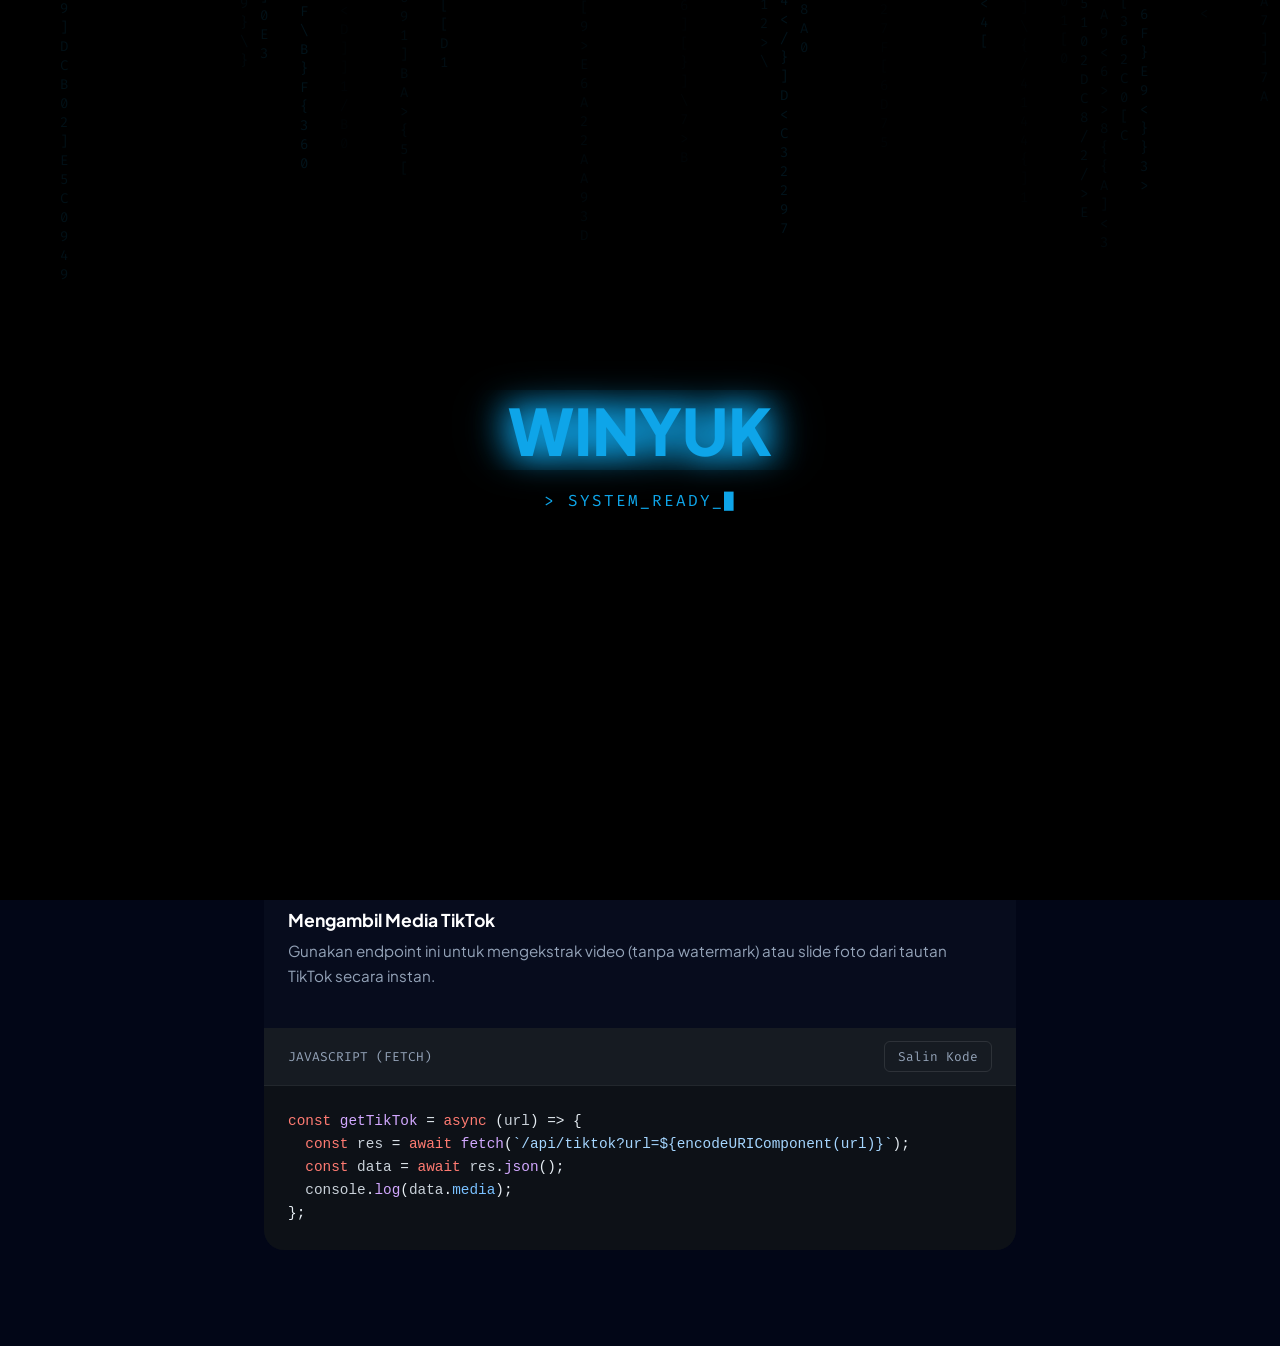
==== commit ecff9cdf: "Update index.html" ====
--- a/index.html
+++ b/index.html
@@ -10,7 +10,6 @@
             --bg-base: #020617;
             --bg-surface: rgba(15, 23, 42, 0.6);
             --grid-color: rgba(56, 189, 248, 0.04);
-            --border-glow: rgba(56, 189, 248, 0.2);
             --primary: #0ea5e9;
             --secondary: #8b5cf6;
             --accent: #f43f5e;
@@ -19,88 +18,44 @@
             --upload: #10b981;
             --text-main: #f8fafc;
             --text-muted: #94a3b8;
-            --badge-get: #0ea5e9;
-            --badge-post: #f59e0b;
         }
 
         * { margin: 0; padding: 0; box-sizing: border-box; }
 
         body {
-            background-color: var(--bg-base); color: var(--text-main);
-            font-family: 'Plus Jakarta Sans', sans-serif;
+            background-color: var(--bg-base); color: var(--text-main); font-family: 'Plus Jakarta Sans', sans-serif;
             min-height: 100vh; display: flex; flex-direction: column; align-items: center;
             overflow-x: hidden; position: relative; scroll-behavior: smooth;
         }
 
         /* --- BACKGROUND ANIMATION --- */
-        body::before {
-            content: ''; position: fixed; inset: 0;
-            background-image: 
-                linear-gradient(var(--grid-color) 1px, transparent 1px),
-                linear-gradient(90deg, var(--grid-color) 1px, transparent 1px);
-            background-size: 50px 50px; animation: panGrid 30s linear infinite; z-index: -2;
-        }
-        body::after {
-            content: ''; position: fixed; top: 0; left: 50%; width: 100vw; height: 100vh;
-            transform: translateX(-50%);
-            background: radial-gradient(circle at 50% 0%, rgba(14, 165, 233, 0.15), transparent 60%),
-                        radial-gradient(circle at 80% 80%, rgba(139, 92, 246, 0.1), transparent 50%);
-            z-index: -1; pointer-events: none;
-        }
+        body::before { content: ''; position: fixed; inset: 0; background-image: linear-gradient(var(--grid-color) 1px, transparent 1px), linear-gradient(90deg, var(--grid-color) 1px, transparent 1px); background-size: 50px 50px; animation: panGrid 30s linear infinite; z-index: -2; }
+        body::after { content: ''; position: fixed; top: 0; left: 50%; width: 100vw; height: 100vh; transform: translateX(-50%); background: radial-gradient(circle at 50% 0%, rgba(14, 165, 233, 0.15), transparent 60%), radial-gradient(circle at 80% 80%, rgba(139, 92, 246, 0.1), transparent 50%); z-index: -1; pointer-events: none; }
 
         /* --- CYBER PRELOADER --- */
-        #preloader {
-            position: fixed; inset: 0; background-color: #000; z-index: 9999;
-            display: flex; flex-direction: column; justify-content: center; align-items: center;
-            transition: opacity 0.8s ease, visibility 0.8s ease; overflow: hidden;
-        }
+        #preloader { position: fixed; inset: 0; background-color: #000; z-index: 9999; display: flex; flex-direction: column; justify-content: center; align-items: center; transition: opacity 0.8s ease, visibility 0.8s ease; overflow: hidden; }
         #preloader.fade-out { opacity: 0; visibility: hidden; }
         #matrix-rain { position: absolute; inset: 0; font-family: 'Fira Code', monospace; font-size: 14px; color: var(--primary); opacity: 0.2; pointer-events: none; }
-        
         .svg-text-regen { width: 350px; height: 80px; z-index: 2; filter: drop-shadow(0 0 15px var(--primary)); }
-        .svg-text-regen text {
-            font-family: 'Plus Jakarta Sans', sans-serif; font-weight: 800; font-size: 64px; text-transform: uppercase;
-            fill: none; stroke: var(--primary); stroke-width: 1.5; stroke-dasharray: 600; stroke-dashoffset: 600;
-            animation: drawText 2.5s ease-in-out forwards, fillText 1s ease-in-out 2.5s forwards;
-        }
+        .svg-text-regen text { font-family: 'Plus Jakarta Sans', sans-serif; font-weight: 800; font-size: 64px; text-transform: uppercase; fill: none; stroke: var(--primary); stroke-width: 1.5; stroke-dasharray: 600; stroke-dashoffset: 600; animation: drawText 2.5s ease-in-out forwards, fillText 1s ease-in-out 2.5s forwards; }
         .loader-terminal { font-family: 'Fira Code', monospace; color: var(--primary); font-size: 1rem; margin-top: 20px; letter-spacing: 2px; z-index: 2; }
         .loader-terminal::after { content: '█'; animation: blink 1s infinite; }
 
         /* --- HEADER --- */
         header { text-align: center; padding: 5rem 2rem 2rem; animation: slideDown 1s cubic-bezier(0.16, 1, 0.3, 1) 3s forwards; opacity: 0; transform: translateY(-30px); }
-        h1 {
-            font-size: 4rem; font-weight: 800; letter-spacing: -1px; margin-bottom: 0.5rem;
-            background: linear-gradient(to right, #38bdf8, #818cf8, #e879f9, #38bdf8);
-            background-size: 200% auto; -webkit-background-clip: text; -webkit-text-fill-color: transparent;
-            animation: gradientShine 5s linear infinite;
-        }
+        h1 { font-size: 4rem; font-weight: 800; letter-spacing: -1px; margin-bottom: 0.5rem; background: linear-gradient(to right, #38bdf8, #818cf8, #e879f9, #38bdf8); background-size: 200% auto; -webkit-background-clip: text; -webkit-text-fill-color: transparent; animation: gradientShine 5s linear infinite; }
         .subtitle { font-family: 'Fira Code', monospace; color: var(--text-muted); font-size: 1rem; }
         .subtitle span { color: var(--primary); }
 
         /* --- MAIN GLASS CONTAINER --- */
-        .wrapper {
-            width: 100%; max-width: 700px; padding: 0 1.5rem; margin-bottom: 4rem;
-            opacity: 0; animation: fadeUp 1s cubic-bezier(0.16, 1, 0.3, 1) 3.2s forwards;
-        }
-        .container {
-            background: var(--bg-surface); backdrop-filter: blur(24px); -webkit-backdrop-filter: blur(24px);
-            border: 1px solid var(--card-border); border-radius: 24px; padding: 2.5rem;
-            box-shadow: 0 25px 50px -12px rgba(0, 0, 0, 0.5), inset 0 1px 1px rgba(255, 255, 255, 0.1);
-            position: relative; overflow: hidden; transition: transform 0.3s ease, box-shadow 0.3s ease;
-        }
-        .container:hover { transform: translateY(-5px); box-shadow: 0 30px 60px -12px rgba(14, 165, 233, 0.15), inset 0 1px 1px rgba(255, 255, 255, 0.1); }
-        .container::before {
-            content: ''; position: absolute; top: 0; left: 0; width: 100%; height: 2px;
-            background: linear-gradient(90deg, transparent, var(--primary), var(--secondary), transparent);
-            opacity: 0.5;
-        }
+        .wrapper { width: 100%; max-width: 700px; padding: 0 1.5rem; margin-bottom: 4rem; opacity: 0; animation: fadeUp 1s cubic-bezier(0.16, 1, 0.3, 1) 3.2s forwards; }
+        .container { background: var(--bg-surface); backdrop-filter: blur(24px); border: 1px solid var(--card-border); border-radius: 24px; padding: 2.5rem; box-shadow: 0 25px 50px -12px rgba(0, 0, 0, 0.5); position: relative; overflow: hidden; transition: 0.3s ease; }
+        .container:hover { transform: translateY(-5px); box-shadow: 0 30px 60px -12px rgba(14, 165, 233, 0.15); }
+        .container::before { content: ''; position: absolute; top: 0; left: 0; width: 100%; height: 2px; background: linear-gradient(90deg, transparent, var(--primary), var(--secondary), transparent); opacity: 0.5; }
 
         /* --- MODERN TABS --- */
-        .tabs { display: flex; gap: 0.5rem; margin-bottom: 2rem; background: rgba(0,0,0,0.3); padding: 0.4rem; border-radius: 16px; border: 1px solid rgba(255,255,255,0.05); }
-        .tab-btn {
-            flex: 1; padding: 0.8rem; border: none; background: transparent; color: var(--text-muted); font-weight: 600;
-            border-radius: 12px; cursor: pointer; transition: all 0.3s cubic-bezier(0.4, 0, 0.2, 1); font-size: 0.95rem;
-        }
+        .tabs { display: flex; gap: 0.4rem; margin-bottom: 2rem; background: rgba(0,0,0,0.3); padding: 0.4rem; border-radius: 16px; border: 1px solid rgba(255,255,255,0.05); flex-wrap: wrap; }
+        .tab-btn { flex: 1; padding: 0.8rem; border: none; background: transparent; color: var(--text-muted); font-weight: 600; border-radius: 12px; cursor: pointer; transition: 0.3s; font-size: 0.9rem; white-space: nowrap; }
         .tab-btn:hover { color: var(--text-main); background: rgba(255,255,255,0.05); }
         .tab-btn.active { background: rgba(255,255,255,0.1); color: var(--text-main); box-shadow: 0 4px 15px rgba(0,0,0,0.2); }
         .tab-btn.active[data-target="tiktok"] { border-bottom: 2px solid var(--tiktok); }
@@ -109,126 +64,98 @@
 
         /* --- INPUTS --- */
         .input-group { margin-bottom: 1.5rem; }
-        input[type="text"] {
-            width: 100%; padding: 1.2rem 1.5rem; background: rgba(0,0,0,0.4); border: 1px solid rgba(255,255,255,0.1);
-            border-radius: 16px; color: white; font-size: 1rem; font-family: 'Fira Code', monospace;
-            transition: all 0.3s ease;
-        }
-        input[type="text"]:focus {
-            outline: none; border-color: var(--primary); background: rgba(0,0,0,0.6);
-            box-shadow: 0 0 0 4px rgba(14, 165, 233, 0.1);
-        }
+        input[type="text"] { width: 100%; padding: 1.2rem 1.5rem; background: rgba(0,0,0,0.4); border: 1px solid rgba(255,255,255,0.1); border-radius: 16px; color: white; font-size: 1rem; font-family: 'Fira Code', monospace; transition: 0.3s; }
+        input[type="text"]:focus { outline: none; border-color: var(--primary); background: rgba(0,0,0,0.6); box-shadow: 0 0 0 4px rgba(14, 165, 233, 0.1); }
 
         /* --- DRAG & DROP ZONE --- */
-        .file-upload-wrapper {
-            width: 100%; padding: 3rem 2rem; border: 2px dashed rgba(255,255,255,0.15); border-radius: 16px;
-            text-align: center; cursor: pointer; transition: all 0.3s ease; background: rgba(0,0,0,0.2);
-            display: none; margin-bottom: 1.5rem; position: relative;
-        }
+        .file-upload-wrapper { width: 100%; padding: 3rem 2rem; border: 2px dashed rgba(255,255,255,0.15); border-radius: 16px; text-align: center; cursor: pointer; transition: 0.3s; background: rgba(0,0,0,0.2); display: none; margin-bottom: 1.5rem; position: relative; }
         .file-upload-wrapper:hover { border-color: var(--upload); background: rgba(16, 185, 129, 0.05); }
         .file-upload-wrapper input[type="file"] { position: absolute; inset: 0; opacity: 0; cursor: pointer; }
-        .file-icon { font-size: 3rem; margin-bottom: 1rem; transition: transform 0.3s; }
+        .file-icon { font-size: 3rem; margin-bottom: 1rem; transition: 0.3s; color: var(--upload); }
         .file-upload-wrapper:hover .file-icon { transform: translateY(-5px); }
         .file-text { font-family: 'Plus Jakarta Sans'; color: var(--text-muted); font-size: 1rem; font-weight: 500;}
         .file-text span { color: var(--upload); font-weight: 800; }
 
         /* --- ACTION BUTTON --- */
-        .btn-process {
-            width: 100%; padding: 1.2rem; background: var(--text-main); color: var(--bg-base);
-            border: none; border-radius: 16px; font-size: 1.1rem; font-weight: 800; text-transform: uppercase;
-            letter-spacing: 1px; cursor: pointer; transition: all 0.3s ease; display: flex; justify-content: center; align-items: center;
-        }
+        .btn-process { width: 100%; padding: 1.2rem; background: var(--text-main); color: var(--bg-base); border: none; border-radius: 16px; font-size: 1.1rem; font-weight: 800; text-transform: uppercase; letter-spacing: 1px; cursor: pointer; transition: 0.3s; display: flex; justify-content: center; align-items: center; }
         .btn-process:hover { transform: translateY(-2px); box-shadow: 0 10px 25px rgba(255,255,255,0.2); background: white; }
         .btn-process:active { transform: translateY(1px); }
         .loader { display: none; width: 24px; height: 24px; border: 3px solid rgba(0,0,0,0.1); border-bottom-color: #000; border-radius: 50%; animation: spin 0.8s linear infinite; }
 
         /* --- RESULTS AREA --- */
-        .result-box {
-            margin-top: 2rem; padding: 1.5rem; border-radius: 16px; background: rgba(0,0,0,0.4);
-            border: 1px solid rgba(255,255,255,0.05); display: none; animation: popIn 0.4s cubic-bezier(0.16, 1, 0.3, 1);
-        }
+        .result-box { margin-top: 2rem; padding: 1.5rem; border-radius: 16px; background: rgba(0,0,0,0.4); border: 1px solid rgba(255,255,255,0.05); display: none; animation: popIn 0.4s cubic-bezier(0.16, 1, 0.3, 1); }
         .status-header { border-bottom: 1px solid rgba(255,255,255,0.1); padding-bottom: 1rem; margin-bottom: 1rem; }
-        .status-header h3 { color: var(--upload); font-family: 'Fira Code', monospace; font-size: 1.1rem; display: flex; align-items: center; gap: 8px;}
-        .status-header h3::before { content: ''; width: 8px; height: 8px; background: var(--upload); border-radius: 50%; box-shadow: 0 0 10px var(--upload); }
-        
+        .status-header h3 { font-family: 'Fira Code', monospace; font-size: 1.1rem; display: flex; align-items: center; gap: 8px;}
         .media-grid { display: grid; grid-template-columns: repeat(auto-fit, minmax(140px, 1fr)); gap: 1rem; }
         .media-item { background: rgba(0,0,0,0.3); padding: 0.5rem; border-radius: 12px; border: 1px solid rgba(255,255,255,0.05); }
         .media-item img, .media-item video { width: 100%; border-radius: 8px; aspect-ratio: 9/16; object-fit: cover; margin-bottom: 0.8rem; }
         .btn-download { display: block; width: 100%; padding: 0.8rem; background: rgba(255,255,255,0.05); color: white; text-align: center; text-decoration: none; font-weight: 600; border-radius: 8px; font-size: 0.9rem; transition: 0.3s; }
         .btn-download:hover { background: var(--primary); }
-
         .url-result { display: flex; align-items: center; gap: 10px; background: rgba(0,0,0,0.5); padding: 0.8rem 1rem; border-radius: 12px; border: 1px solid rgba(255,255,255,0.1); margin-top: 1rem; }
         .url-text { font-family: 'Fira Code', monospace; color: var(--text-main); font-size: 0.9rem; overflow: hidden; text-overflow: ellipsis; white-space: nowrap; flex: 1; }
         .btn-copy-url { background: rgba(255,255,255,0.1); color: white; border: none; padding: 0.6rem 1.2rem; border-radius: 8px; font-weight: 600; cursor: pointer; transition: 0.3s; }
         .btn-copy-url:hover { background: white; color: black; }
 
-        /* =========================================
-           --- API DOCUMENTATION SECTION (NEW) ---
-           ========================================= */
-        .api-docs-section {
-            width: 100%; max-width: 800px; padding: 0 1.5rem; margin: 2rem auto 6rem;
-            opacity: 0; animation: fadeUp 1s cubic-bezier(0.16, 1, 0.3, 1) 3.5s forwards;
-        }
+        /* --- API DOCUMENTATION SECTION --- */
+        .api-docs-section { width: 100%; max-width: 800px; padding: 0 1.5rem; margin: 2rem auto 6rem; opacity: 0; animation: fadeUp 1s cubic-bezier(0.16, 1, 0.3, 1) 3.5s forwards; }
         .section-header { text-align: left; margin-bottom: 2rem; border-bottom: 1px solid var(--card-border); padding-bottom: 1rem;}
         .section-header h2 { font-size: 2rem; font-weight: 800; color: white; margin-bottom: 0.5rem; }
         .section-header p { color: var(--text-muted); font-size: 1rem; }
-
         .docs-layout { display: flex; flex-direction: column; gap: 1.5rem; }
-        
         .docs-nav { display: flex; gap: 0.5rem; overflow-x: auto; padding-bottom: 0.5rem; }
         .docs-nav::-webkit-scrollbar { height: 4px; }
         .docs-nav::-webkit-scrollbar-thumb { background: rgba(255,255,255,0.1); border-radius: 4px; }
-        .doc-nav-btn {
-            background: rgba(255,255,255,0.03); border: 1px solid rgba(255,255,255,0.05); color: var(--text-muted);
-            padding: 0.6rem 1.2rem; border-radius: 20px; font-size: 0.9rem; font-weight: 600; cursor: pointer; transition: 0.3s; white-space: nowrap;
-        }
+        .doc-nav-btn { background: rgba(255,255,255,0.03); border: 1px solid rgba(255,255,255,0.05); color: var(--text-muted); padding: 0.6rem 1.2rem; border-radius: 20px; font-size: 0.9rem; font-weight: 600; cursor: pointer; transition: 0.3s; white-space: nowrap; }
         .doc-nav-btn:hover { background: rgba(255,255,255,0.08); color: white; }
         .doc-nav-btn.active { background: white; color: black; border-color: white; }
-
-        .doc-card {
-            background: rgba(15, 23, 42, 0.4); border: 1px solid var(--card-border);
-            border-radius: 20px; overflow: hidden; backdrop-filter: blur(12px);
-        }
-        
-        /* Endpoint Bar */
-        .endpoint-bar {
-            display: flex; align-items: center; gap: 1rem; padding: 1.2rem 1.5rem;
-            background: rgba(0,0,0,0.4); border-bottom: 1px solid var(--card-border);
-        }
-        .method-badge {
-            font-family: 'Fira Code', monospace; font-size: 0.85rem; font-weight: 800;
-            padding: 0.3rem 0.8rem; border-radius: 6px; letter-spacing: 1px;
-        }
+        .doc-card { background: rgba(15, 23, 42, 0.4); border: 1px solid var(--card-border); border-radius: 20px; overflow: hidden; backdrop-filter: blur(12px); }
+        .endpoint-bar { display: flex; align-items: center; gap: 1rem; padding: 1.2rem 1.5rem; background: rgba(0,0,0,0.4); border-bottom: 1px solid var(--card-border); flex-wrap: wrap;}
+        .method-badge { font-family: 'Fira Code', monospace; font-size: 0.85rem; font-weight: 800; padding: 0.3rem 0.8rem; border-radius: 6px; letter-spacing: 1px; }
         .method-badge.get { background: rgba(14, 165, 233, 0.15); color: var(--badge-get); border: 1px solid rgba(14, 165, 233, 0.3); }
         .method-badge.post { background: rgba(245, 158, 11, 0.15); color: var(--badge-post); border: 1px solid rgba(245, 158, 11, 0.3); }
-        .endpoint-url { font-family: 'Fira Code', monospace; color: var(--text-main); font-size: 1rem; word-break: break-all; }
-
-        /* Description & Params */
         .doc-info { padding: 1.5rem; border-bottom: 1px solid var(--card-border); }
         .doc-info h4 { color: white; font-size: 1.1rem; margin-bottom: 0.5rem; }
         .doc-info p { color: var(--text-muted); font-size: 0.95rem; line-height: 1.6; margin-bottom: 1rem; }
-        
-        /* Code Window */
         .code-window { background: #0d1117; }
-        .code-header {
-            display: flex; justify-content: space-between; align-items: center;
-            padding: 0.8rem 1.5rem; background: #161b22; border-bottom: 1px solid rgba(255,255,255,0.05);
-        }
+        .code-header { display: flex; justify-content: space-between; align-items: center; padding: 0.8rem 1.5rem; background: #161b22; border-bottom: 1px solid rgba(255,255,255,0.05); }
         .code-lang { font-family: 'Fira Code', monospace; color: var(--text-muted); font-size: 0.8rem; text-transform: uppercase; }
-        .btn-copy-code {
-            background: transparent; color: var(--text-muted); border: 1px solid rgba(255,255,255,0.1);
-            padding: 0.4rem 0.8rem; border-radius: 6px; font-size: 0.8rem; font-family: 'Fira Code', monospace; cursor: pointer; transition: 0.2s;
-        }
+        .btn-copy-code { background: transparent; color: var(--text-muted); border: 1px solid rgba(255,255,255,0.1); padding: 0.4rem 0.8rem; border-radius: 6px; font-size: 0.8rem; font-family: 'Fira Code', monospace; cursor: pointer; transition: 0.2s; }
         .btn-copy-code:hover { background: rgba(255,255,255,0.1); color: white; }
         .code-content { padding: 1.5rem; overflow-x: auto; font-family: 'Fira Code', monospace; font-size: 0.9rem; line-height: 1.6; color: #e6edf3; }
-
-        /* Syntax Highlighting (VS Code Style) */
-        .sy-kw { color: #ff7b72; } /* Keyword */
-        .sy-fn { color: #d2a8ff; } /* Function */
-        .sy-st { color: #a5d6ff; } /* String */
-        .sy-cm { color: #8b949e; font-style: italic; } /* Comment */
-        .sy-ob { color: #79c0ff; } /* Object Key */
-        .sy-vr { color: #c9d1d9; } /* Variable */
+        .sy-kw { color: #ff7b72; } .sy-fn { color: #d2a8ff; } .sy-st { color: #a5d6ff; } .sy-cm { color: #8b949e; font-style: italic; } .sy-ob { color: #79c0ff; } .sy-vr { color: #c9d1d9; }
+
+        /* =========================================
+           --- FLOATING WHATSAPP BUTTON (PREMIUM) ---
+           ========================================= */
+        .whatsapp-float {
+            position: fixed; bottom: 35px; right: 35px; width: 60px; height: 60px;
+            background: linear-gradient(135deg, #25D366, #128C7E); color: white;
+            border-radius: 50%; display: flex; justify-content: center; align-items: center;
+            text-decoration: none; box-shadow: 0 10px 20px rgba(37, 211, 102, 0.3);
+            z-index: 1000; transition: all 0.4s cubic-bezier(0.175, 0.885, 0.32, 1.275);
+            animation: pulse-wa 2s infinite;
+        }
+        .whatsapp-float:hover {
+            transform: scale(1.15) translateY(-5px);
+            box-shadow: 0 15px 30px rgba(37, 211, 102, 0.5);
+            background: linear-gradient(135deg, #28E16D, #149C8D);
+        }
+        .whatsapp-float svg { width: 35px; height: 35px; fill: currentColor; transition: transform 0.4s ease; }
+        .whatsapp-float:hover svg { transform: rotate(15deg) scale(1.1); }
+
+        .whatsapp-float::before {
+            content: 'Hubungi Developer'; position: absolute; right: 75px; top: 50%;
+            transform: translateY(-50%) translateX(20px); background: rgba(15, 23, 42, 0.9);
+            backdrop-filter: blur(10px); -webkit-backdrop-filter: blur(10px); color: white;
+            padding: 10px 18px; border-radius: 14px; font-family: 'Plus Jakarta Sans', sans-serif;
+            font-size: 0.9rem; font-weight: 600; white-space: nowrap; opacity: 0; visibility: hidden;
+            border: 1px solid rgba(255, 255, 255, 0.1); transition: all 0.4s cubic-bezier(0.16, 1, 0.3, 1);
+            box-shadow: 0 10px 20px rgba(0, 0, 0, 0.5); pointer-events: none;
+        }
+        .whatsapp-float:hover::before { opacity: 1; visibility: visible; transform: translateY(-50%) translateX(0); }
+
+        @keyframes pulse-wa { 0% { box-shadow: 0 0 0 0 rgba(37, 211, 102, 0.6); } 70% { box-shadow: 0 0 0 18px rgba(37, 211, 102, 0); } 100% { box-shadow: 0 0 0 0 rgba(37, 211, 102, 0); } }
+        @media (max-width: 600px) { .whatsapp-float { bottom: 20px; right: 20px; width: 55px; height: 55px; } .whatsapp-float::before { display: none; } }
 
         /* --- KEYFRAMES --- */
         @keyframes panGrid { 0% { background-position: 0 0; } 100% { background-position: 50px 50px; } }
@@ -238,10 +165,8 @@
         @keyframes slideDown { to { opacity: 1; transform: translateY(0); } }
         @keyframes fadeUp { to { opacity: 1; transform: translateY(0); } }
         @keyframes gradientShine { to { background-position: 200% center; } }
-        @keyframes floatContainer { 0%, 100% { transform: translateY(0); } 50% { transform: translateY(-8px); } }
         @keyframes popIn { from { opacity: 0; transform: scale(0.95); } to { opacity: 1; transform: scale(1); } }
         @keyframes spin { to { transform: rotate(360deg); } }
-
     </style>
 </head>
 <body>
@@ -268,7 +193,7 @@
             </div>
 
             <div class="input-group" id="urlInputContainer">
-                <input type="text" id="urlInput" placeholder="Masukkan URL TikTok di sini..." autocomplete="off">
+                <input type="text" id="urlInput" placeholder="Masukkan URL Video TikTok..." autocomplete="off">
             </div>
 
             <div class="file-upload-wrapper" id="fileUploadContainer">
@@ -298,11 +223,15 @@
                 <button class="doc-nav-btn" onclick="loadDoc('discord')">Discord Extractor</button>
                 <button class="doc-nav-btn" onclick="loadDoc('upload')">Image Hosting</button>
             </div>
-
-            <div class="doc-card" id="docCard">
-                </div>
+            <div class="doc-card" id="docCard"></div>
         </div>
     </div>
+
+    <a href="https://wa.me/6282324542524?text=Halo%20Winyuk" class="whatsapp-float" target="_blank" rel="noopener noreferrer">
+        <svg viewBox="0 0 24 24" xmlns="http://www.w3.org/2000/svg">
+            <path d="M17.472 14.382c-.297-.149-1.758-.867-2.03-.967-.273-.099-.471-.148-.67.15-.197.297-.767.966-.94 1.164-.173.199-.347.223-.644.075-.297-.15-1.255-.463-2.39-1.475-.883-.788-1.48-1.761-1.653-2.059-.173-.297-.018-.458.13-.606.134-.133.298-.347.446-.52.149-.174.198-.298.298-.497.099-.198.05-.371-.025-.52-.075-.149-.669-1.612-.916-2.207-.242-.579-.487-.5-.669-.51-.173-.008-.371-.01-.57-.01-.198 0-.52.074-.792.372-.272.297-1.04 1.016-1.04 2.479 0 1.462 1.065 2.875 1.213 3.074.149.198 2.096 3.2 5.077 4.487.709.306 1.262.489 1.694.625.712.227 1.36.195 1.871.118.571-.085 1.758-.719 2.006-1.413.248-.694.248-1.289.173-1.413-.074-.124-.272-.198-.57-.347m-5.421 7.403h-.004a9.87 9.87 0 01-5.031-1.378l-.361-.214-3.741.982.998-3.648-.235-.374a9.86 9.86 0 01-1.51-5.26c.001-5.45 4.436-9.884 9.888-9.884 2.64 0 5.122 1.03 6.988 2.898a9.825 9.825 0 012.893 6.994c-.003 5.45-4.437 9.884-9.885 9.884m8.413-18.297A11.815 11.815 0 0012.05 0C5.495 0 .16 5.335.157 11.892c0 2.096.547 4.142 1.588 5.945L.057 24l6.305-1.654a11.882 11.882 0 005.683 1.448h.005c6.554 0 11.89-5.335 11.893-11.893a11.821 11.821 0 00-3.48-8.413z"/>
+        </svg>
+    </a>
 
     <script>
         // =========================================
@@ -313,7 +242,6 @@
             const matrixRain = document.getElementById('matrix-rain');
             const loaderText = document.getElementById('loader-text-val');
             
-            // Matrix Rain Effect
             const chars = '0123456789ABCDEF{}[]<>/\\';
             const columns = Math.floor(window.innerWidth / 20);
             for (let i = 0; i < columns; i++) {
@@ -336,14 +264,12 @@
             style.innerHTML = `@keyframes matrixDrop { to { transform: translateY(${window.innerHeight + 100}px); } }`;
             document.head.appendChild(style);
 
-            // Terminal Text Sequence
             const messages = [ "> MENGAKSES_SISTEM...", "> BYPASS_KEAMANAN_SELESAI...", "> API_ENDPOINT_TERHUBUNG...", "> SYSTEM_READY_" ];
             let msgIndex = 0;
             const msgInterval = setInterval(() => { 
                 msgIndex++; if(msgIndex < messages.length) loaderText.innerText = messages[msgIndex]; 
             }, 800);
 
-            // Hide Preloader
             setTimeout(() => { 
                 clearInterval(msgInterval); preloader.classList.add('fade-out'); 
                 setTimeout(() => { preloader.style.display = 'none'; }, 800); 
@@ -374,8 +300,8 @@
             } else {
                 urlContainer.style.display = 'block'; fileContainer.style.display = 'none';
                 urlInput.placeholder = mode === 'tiktok' ? 'Masukkan URL Video TikTok...' : 'Masukkan URL Attachment Discord...';
+                btnText.innerText = 'EKSTRAK DATA';
                 urlInput.value = '';
-                btnText.innerText = 'EKSTRAK DATA';
                 document.getElementById('fileInput').value = '';
                 document.getElementById('fileText').innerHTML = 'Tarik & Lepas Foto, atau <span id="fileSpan">Jelajahi</span>';
             }
@@ -525,21 +451,19 @@
                 method: "POST", methodClass: "post",
                 endpoint: "/api/upload",
                 title: "Hosting Gambar Permanen",
-                desc: "Kirim string gambar berformat Base64 di dalam body (JSON). API akan membalas dengan URL publik permanen (Anti-CORS).",
+                desc: "Kirim string gambar berformat Base64 di dalam body (JSON). API akan membalas dengan URL publik permanen.",
                 rawCode: `const uploadFoto = async (base64) => {\n  const res = await fetch('/api/upload', {\n    method: 'POST',\n    headers: { 'Content-Type': 'application/json' },\n    body: JSON.stringify({ image: base64 })\n  });\n  const data = await res.json();\n  console.log(data.url);\n};`,
                 htmlCode: `<span class="sy-kw">const</span> <span class="sy-fn">uploadFoto</span> = <span class="sy-kw">async</span> (<span class="sy-vr">base64</span>) => {\n  <span class="sy-kw">const</span> <span class="sy-vr">res</span> = <span class="sy-kw">await</span> <span class="sy-fn">fetch</span>(<span class="sy-st">'/api/upload'</span>, {\n    <span class="sy-ob">method</span>: <span class="sy-st">'POST'</span>,\n    <span class="sy-ob">headers</span>: { <span class="sy-st">'Content-Type'</span>: <span class="sy-st">'application/json'</span> },\n    <span class="sy-ob">body</span>: <span class="sy-vr">JSON</span>.<span class="sy-fn">stringify</span>({ <span class="sy-ob">image</span>: <span class="sy-vr">base64</span> })\n  });\n  <span class="sy-kw">const</span> <span class="sy-vr">data</span> = <span class="sy-kw">await</span> <span class="sy-vr">res</span>.<span class="sy-fn">json</span>();\n  <span class="sy-vr">console</span>.<span class="sy-fn">log</span>(<span class="sy-vr">data</span>.<span class="sy-ob">url</span>);\n};`
             }
         };
 
         function loadDoc(key) {
-            // Update Active Tab UI
             document.querySelectorAll('.doc-nav-btn').forEach(btn => btn.classList.remove('active'));
             document.querySelector(`.doc-nav-btn[onclick="loadDoc('${key}')"]`).classList.add('active');
 
             const doc = apiDocs[key];
             const docCard = document.getElementById('docCard');
             
-            // Render the Card Content
             docCard.innerHTML = `
                 <div class="endpoint-bar">
                     <span class="method-badge ${doc.methodClass}">${doc.method}</span>
@@ -568,9 +492,7 @@
             });
         }
 
-        // Load Default Doc on Startup
         loadDoc('tiktok');
-
     </script>
 </body>
 </html>
